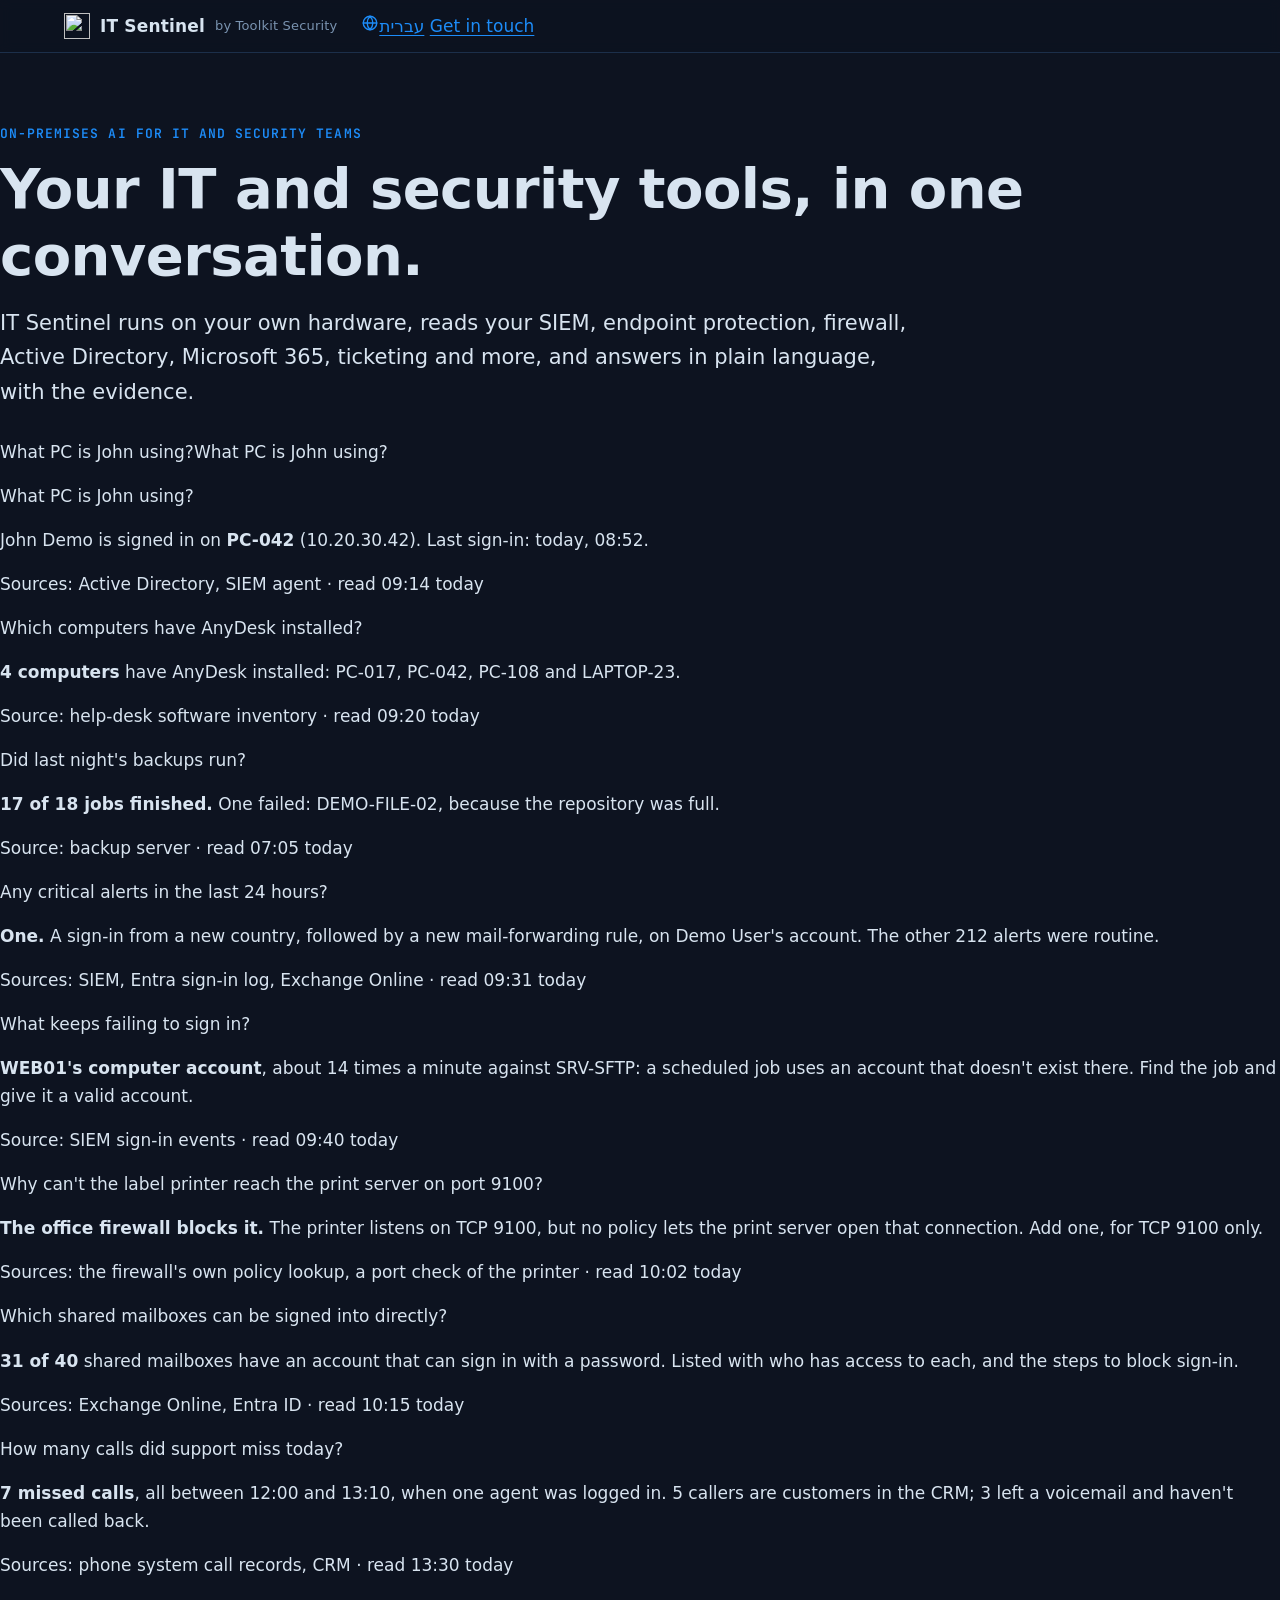
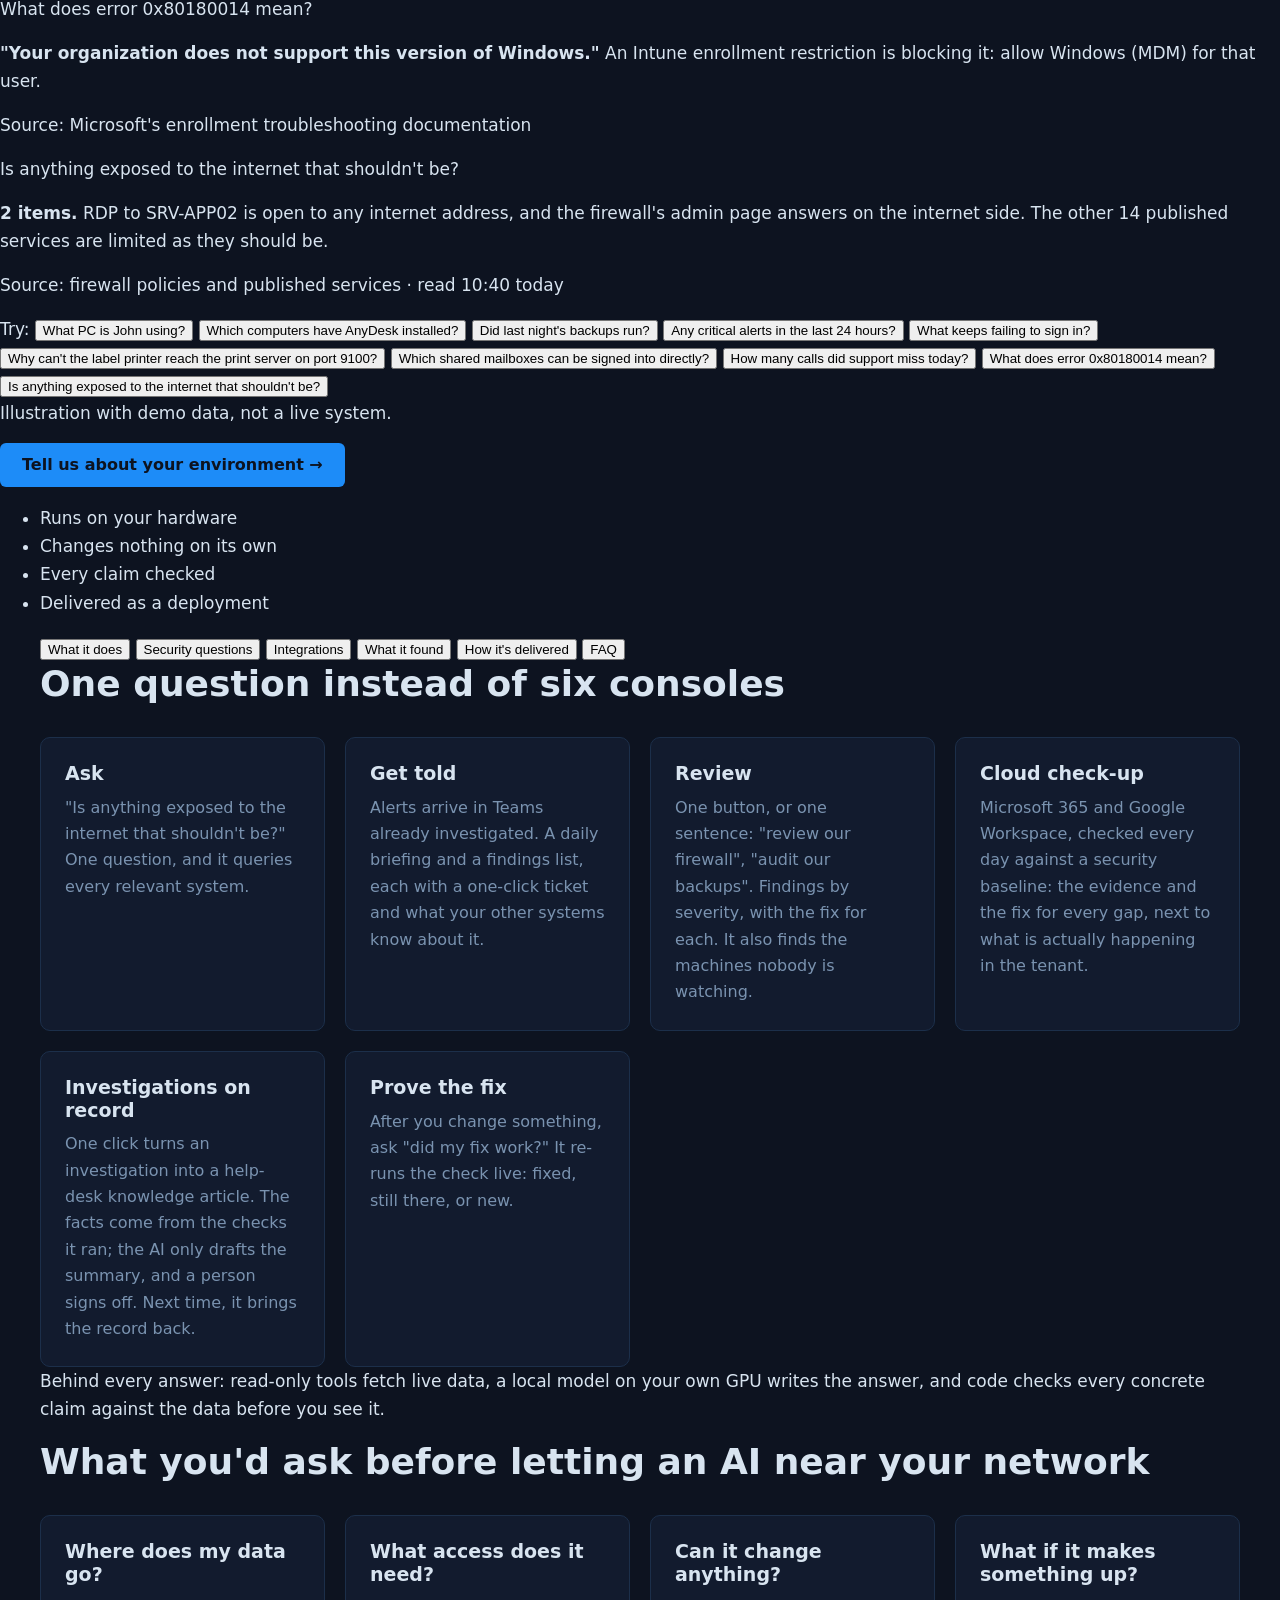
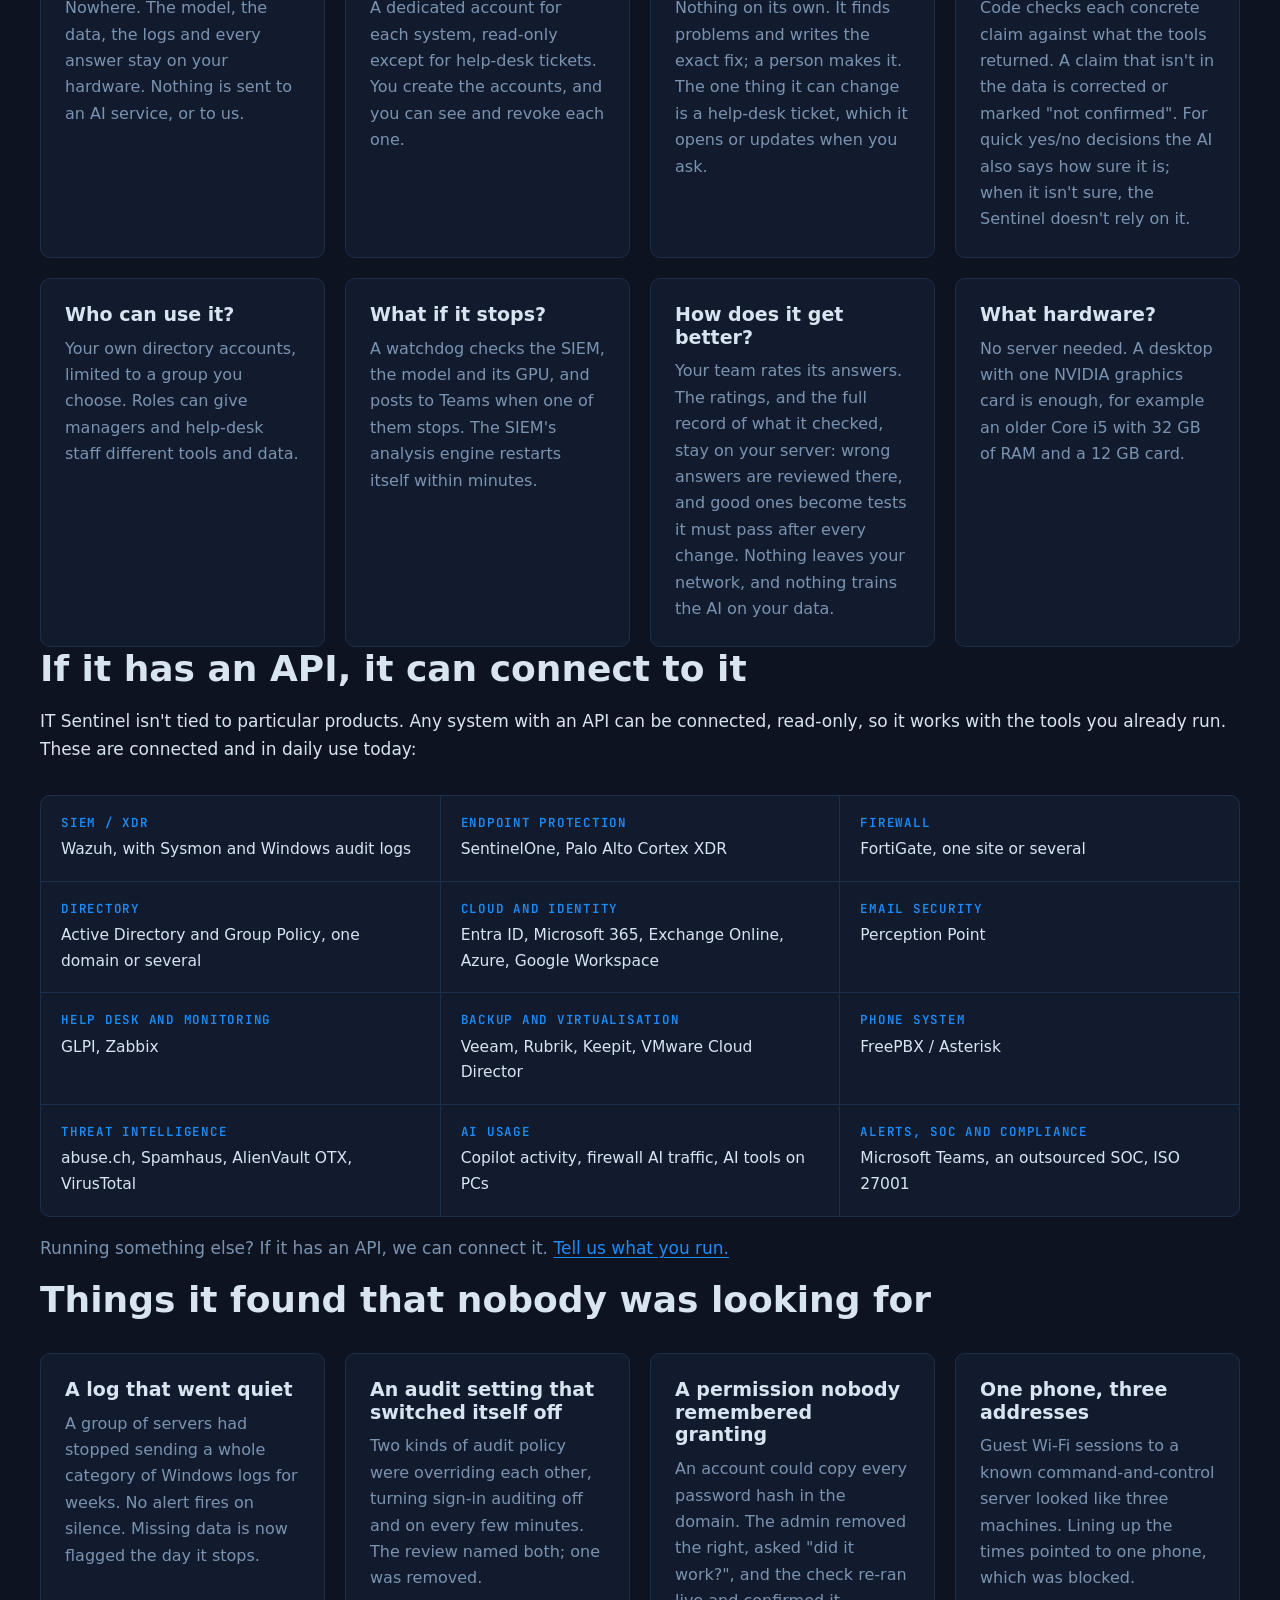
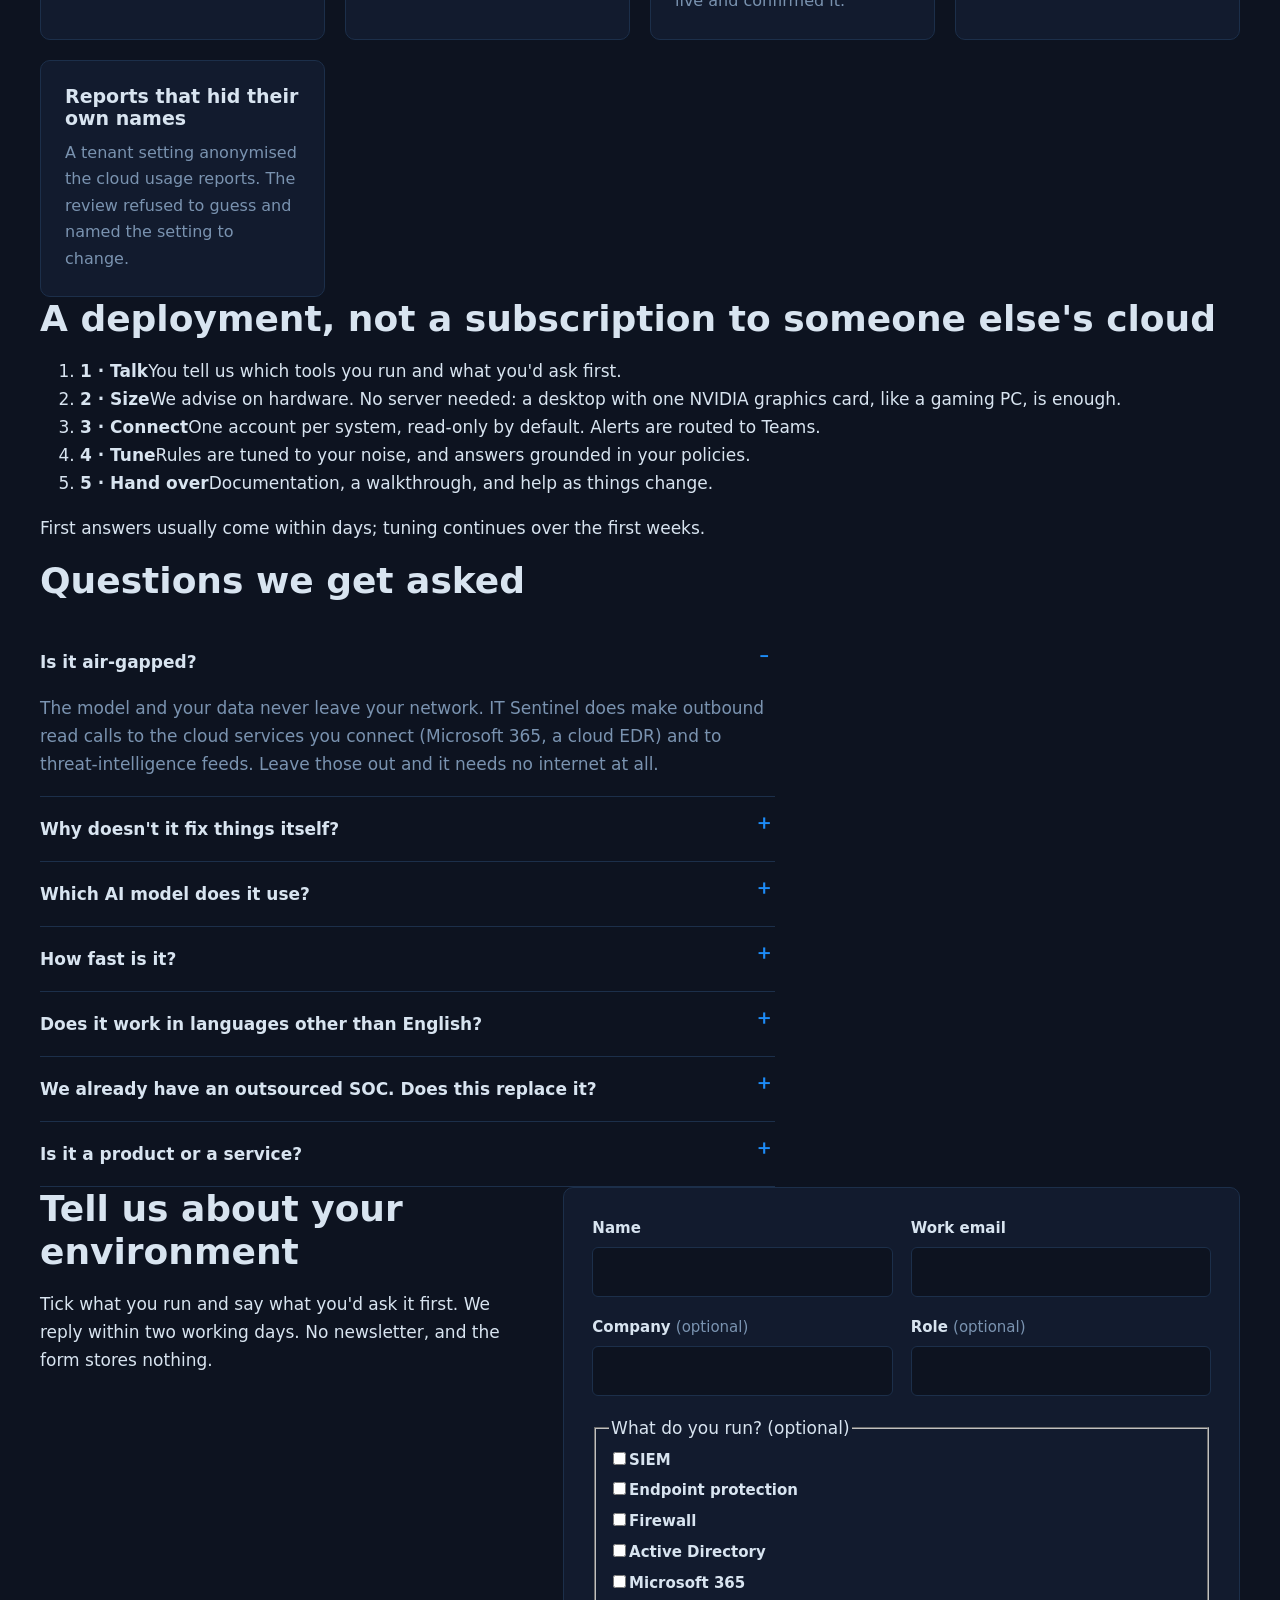
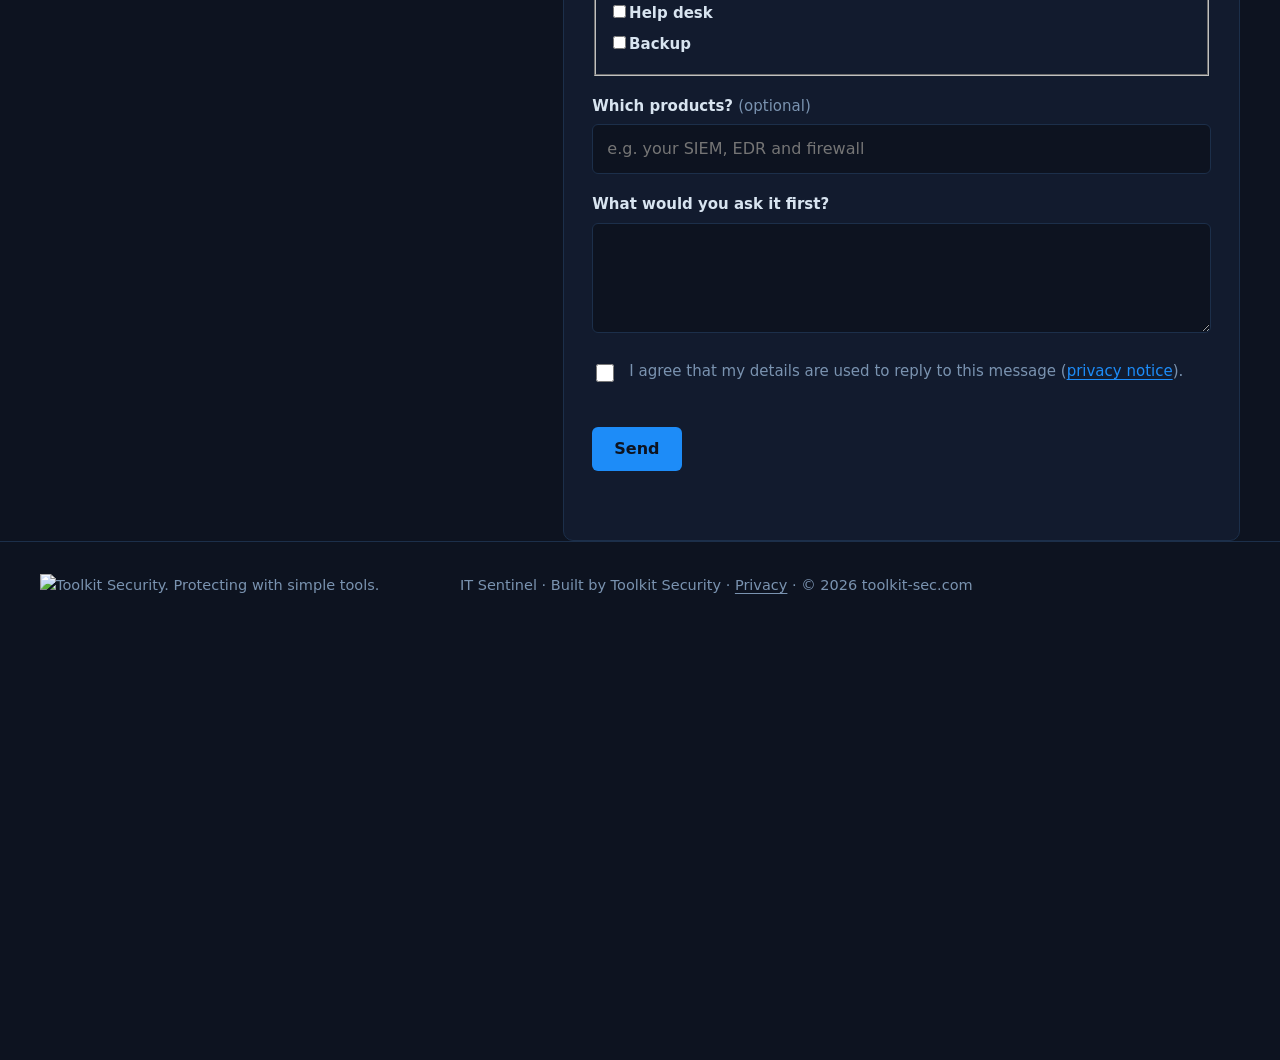
==== public/index.html @ a4759a24 "Ratings card: the ratings and their record stay on the customer's server; no outside reviewers impli" ====
<!doctype html>
<html lang="en">
<head>
  <meta charset="utf-8">
  <meta name="viewport" content="width=device-width, initial-scale=1">
  <title>IT Sentinel, built by Toolkit Security</title>
  <meta name="description" content="IT Sentinel is an AI assistant for IT and security teams that runs on your own hardware, reads your security and IT tools, and answers in plain language, with the evidence.">
  <link rel="canonical" href="https://toolkit-sec.com/">
  <link rel="alternate" hreflang="en" href="https://toolkit-sec.com/">
  <link rel="alternate" hreflang="he" href="https://toolkit-sec.com/he/">
  <link rel="alternate" hreflang="x-default" href="https://toolkit-sec.com/">
  <meta name="theme-color" content="#060B20">
  <meta property="og:type" content="website">
  <meta property="og:site_name" content="IT Sentinel">
  <meta property="og:title" content="IT Sentinel: your IT and security tools, in one conversation">
  <meta property="og:description" content="An AI assistant that runs on your own hardware, reads your SIEM, endpoint protection, firewall, Active Directory, Microsoft 365 and ticketing, and answers with the evidence.">
  <meta property="og:url" content="https://toolkit-sec.com/">
  <meta property="og:image" content="https://toolkit-sec.com/assets/og-image.png">
  <meta name="twitter:card" content="summary_large_image">
  <link rel="icon" href="/assets/favicon.svg" type="image/svg+xml">
  <link rel="preconnect" href="https://fonts.googleapis.com">
  <link rel="preconnect" href="https://fonts.gstatic.com" crossorigin>
  <link rel="stylesheet" href="https://fonts.googleapis.com/css2?family=Heebo:wght@600&family=JetBrains+Mono:wght@400;500;600&family=Space+Grotesk:wght@400;500;600;700&display=swap">
  <link rel="stylesheet" href="/assets/css/site.css">
  <script src="/assets/js/site.js" defer></script>
</head>
<body>
<a class="skip" href="#main">Skip to content</a>

<header class="site-header">
  <div class="inner">
    <a class="brand" href="/"><img src="/assets/toolkit-security-shield.png" alt="" width="206" height="240">IT Sentinel <small>by Toolkit Security</small></a>
    <div class="head-links">
      <a class="lang" href="/he/" hreflang="he" aria-label="עברית, Hebrew version"><svg class="globe" aria-hidden="true" viewBox="0 0 24 24" width="18" height="18" fill="none" stroke="currentColor" stroke-width="1.8" stroke-linecap="round"><circle cx="12" cy="12" r="9"/><path d="M3 12h18M12 3c2.5 2.6 3.8 5.6 3.8 9s-1.3 6.4-3.8 9M12 3C9.5 5.6 8.2 8.6 8.2 12s1.3 6.4 3.8 9"/></svg><span lang="he">עברית</span></a>
      <a class="btn-outline" href="#contact">Get in touch</a>
    </div>
  </div>
</header>

<main id="main">

  <!-- Hero -->
  <section class="hero" aria-labelledby="hero-title">
    <p class="eyebrow">On-premises AI for IT and security teams</p>
    <h1 id="hero-title">Your IT and security tools, in one conversation.</h1>
    <p class="lead">IT Sentinel runs on your own hardware, reads your SIEM, endpoint protection, firewall, Active
      Directory, Microsoft 365, ticketing and more, and answers in plain language, with the evidence.</p>

    <!-- Sample questions. With JavaScript, one answer shows at a time; without it, all four are listed. -->
    <div class="ask">
      <p class="ask-q"><span class="sr" id="ask-q" aria-live="polite">What PC is John using?</span><span id="ask-typed" aria-hidden="true">What PC is John using?</span></p>
      <p class="ask-status" id="ask-status" aria-hidden="true" hidden></p>
      <div class="ask-a" data-q="pc" data-reading="Reading Active Directory and the SIEM…">
        <p class="ask-label">What PC is John using?</p>
        <p>John Demo is signed in on <strong>PC-042</strong> (10.20.30.42). Last sign-in: today, 08:52.</p>
        <p class="sources">Sources: Active Directory, SIEM agent · read 09:14 today</p>
      </div>
      <div class="ask-a" data-q="app" data-reading="Reading the help-desk inventory…">
        <p class="ask-label">Which computers have AnyDesk installed?</p>
        <p><strong>4 computers</strong> have AnyDesk installed: PC-017, PC-042, PC-108 and LAPTOP-23.</p>
        <p class="sources">Source: help-desk software inventory · read 09:20 today</p>
      </div>
      <div class="ask-a" data-q="backup" data-reading="Reading the backup server…">
        <p class="ask-label">Did last night's backups run?</p>
        <p><strong>17 of 18 jobs finished.</strong> One failed: DEMO-FILE-02, because the repository was full.</p>
        <p class="sources">Source: backup server · read 07:05 today</p>
      </div>
      <div class="ask-a" data-q="alerts" data-reading="Reading the SIEM, Entra and Exchange Online…">
        <p class="ask-label">Any critical alerts in the last 24 hours?</p>
        <p><strong>One.</strong> A sign-in from a new country, followed by a new mail-forwarding rule, on Demo
          User's account. The other 212 alerts were routine.</p>
        <p class="sources">Sources: SIEM, Entra sign-in log, Exchange Online · read 09:31 today</p>
      </div>
      <div class="ask-a" data-q="signin" data-reading="Reading the SIEM's sign-in events…">
        <p class="ask-label">What keeps failing to sign in?</p>
        <p><strong>WEB01's computer account</strong>, about 14 times a minute against SRV-SFTP: a scheduled job uses an account that doesn't exist there. Find the job and give it a valid account.</p>
        <p class="sources">Source: SIEM sign-in events · read 09:40 today</p>
      </div>
      <div class="ask-a" data-q="printer" data-reading="Asking the firewall, both ways…">
        <p class="ask-label">Why can't the label printer reach the print server on port 9100?</p>
        <p><strong>The office firewall blocks it.</strong> The printer listens on TCP 9100, but no policy lets the print server open that connection. Add one, for TCP 9100 only.</p>
        <p class="sources">Sources: the firewall's own policy lookup, a port check of the printer · read 10:02 today</p>
      </div>
      <div class="ask-a" data-q="mailbox" data-reading="Reading Exchange Online and Entra ID…">
        <p class="ask-label">Which shared mailboxes can be signed into directly?</p>
        <p><strong>31 of 40</strong> shared mailboxes have an account that can sign in with a password. Listed with who has access to each, and the steps to block sign-in.</p>
        <p class="sources">Sources: Exchange Online, Entra ID · read 10:15 today</p>
      </div>
      <div class="ask-a" data-q="calls" data-reading="Reading the phone system and the CRM…">
        <p class="ask-label">How many calls did support miss today?</p>
        <p><strong>7 missed calls</strong>, all between 12:00 and 13:10, when one agent was logged in. 5 callers are customers in the CRM; 3 left a voicemail and haven't been called back.</p>
        <p class="sources">Sources: phone system call records, CRM · read 13:30 today</p>
      </div>
      <div class="ask-a" data-q="error" data-reading="Looking it up in Microsoft's documentation…">
        <p class="ask-label">What does error 0x80180014 mean?</p>
        <p><strong>"Your organization does not support this version of Windows."</strong> An Intune enrollment restriction is blocking it: allow Windows (MDM) for that user.</p>
        <p class="sources">Source: Microsoft's enrollment troubleshooting documentation</p>
      </div>
      <div class="ask-a" data-q="exposed" data-reading="Reading the firewall's published services…">
        <p class="ask-label">Is anything exposed to the internet that shouldn't be?</p>
        <p><strong>2 items.</strong> RDP to SRV-APP02 is open to any internet address, and the firewall's admin page answers on the internet side. The other 14 published services are limited as they should be.</p>
        <p class="sources">Source: firewall policies and published services · read 10:40 today</p>
      </div>
      <div class="ask-try">
        <span>Try:</span>
        <button type="button" data-q="pc" aria-pressed="true">What PC is John using?</button>
        <button type="button" data-q="app" aria-pressed="false">Which computers have AnyDesk installed?</button>
        <button type="button" data-q="backup" aria-pressed="false">Did last night's backups run?</button>
        <button type="button" data-q="alerts" aria-pressed="false">Any critical alerts in the last 24 hours?</button>
        <button type="button" data-q="signin" aria-pressed="false">What keeps failing to sign in?</button>
        <button type="button" data-q="printer" aria-pressed="false">Why can't the label printer reach the print server on port 9100?</button>
        <button type="button" data-q="mailbox" aria-pressed="false">Which shared mailboxes can be signed into directly?</button>
        <button type="button" data-q="calls" aria-pressed="false">How many calls did support miss today?</button>
        <button type="button" data-q="error" aria-pressed="false">What does error 0x80180014 mean?</button>
        <button type="button" data-q="exposed" aria-pressed="false">Is anything exposed to the internet that shouldn't be?</button>
      </div>
    </div>
    <p class="caption">Illustration with demo data, not a live system.</p>

    <p class="actions"><a class="btn" href="#contact">Tell us about your environment →</a></p>
    <ul class="ticks">
      <li>Runs on your hardware</li>
      <li>Changes nothing on its own</li>
      <li>Every claim checked</li>
      <li>Delivered as a deployment</li>
    </ul>
  </section>

  <!-- The six topics. With JavaScript they are tabs; without it they are six sections, one after another. -->
  <section class="about" aria-label="About IT Sentinel">
    <div class="wrap">
      <div class="tabs" role="tablist" aria-label="About IT Sentinel">
        <button type="button" role="tab" id="tab-what" aria-controls="what" aria-selected="true">What it does</button>
        <button type="button" role="tab" id="tab-security" aria-controls="security" aria-selected="false" tabindex="-1">Security questions</button>
        <button type="button" role="tab" id="tab-integrations" aria-controls="integrations" aria-selected="false" tabindex="-1">Integrations</button>
        <button type="button" role="tab" id="tab-found" aria-controls="found" aria-selected="false" tabindex="-1">What it found</button>
        <button type="button" role="tab" id="tab-delivery" aria-controls="delivery" aria-selected="false" tabindex="-1">How it's delivered</button>
        <button type="button" role="tab" id="tab-faq" aria-controls="faq" aria-selected="false" tabindex="-1">FAQ</button>
      </div>

      <div class="panel" id="what" role="tabpanel" aria-labelledby="tab-what" tabindex="0">
        <h2>One question instead of six consoles</h2>
        <div class="cards cards-4">
          <article class="card"><h3>Ask</h3>
            <p>"Is anything exposed to the internet that shouldn't be?" One question, and it queries every
              relevant system.</p></article>
          <article class="card"><h3>Get told</h3>
            <p>Alerts arrive in Teams already investigated. A daily briefing and a findings list, each with a
              one-click ticket and what your other systems know about it.</p></article>
          <article class="card"><h3>Review</h3>
            <p>One button, or one sentence: "review our firewall", "audit our backups". Findings by severity,
              with the fix for each. It also finds the machines nobody is watching.</p></article>
          <article class="card"><h3>Cloud check-up</h3>
            <p>Microsoft 365 and Google Workspace, checked every day against a security baseline: the evidence and
              the fix for every gap, next to what is actually happening in the tenant.</p></article>
          <article class="card"><h3>Investigations on record</h3>
            <p>One click turns an investigation into a help-desk knowledge article. The facts come from the checks
              it ran; the AI only drafts the summary, and a person signs off. Next time, it brings the record
              back.</p></article>
          <article class="card"><h3>Prove the fix</h3>
            <p>After you change something, ask "did my fix work?" It re-runs the check live: fixed, still
              there, or new.</p></article>
        </div>
        <p class="after">Behind every answer: read-only tools fetch live data, a local model on your own GPU
          writes the answer, and code checks every concrete claim against the data before you see it.</p>
      </div>

      <div class="panel" id="security" role="tabpanel" aria-labelledby="tab-security" tabindex="0">
        <h2>What you'd ask before letting an AI near your network</h2>
        <div class="cards cards-3 asks">
          <div class="card"><h3>Where does my data go?</h3>
            <p>Nowhere. The model, the data, the logs and every answer stay on your hardware. Nothing is sent
              to an AI service, or to us.</p></div>
          <div class="card"><h3>What access does it need?</h3>
            <p>A dedicated account for each system, read-only except for help-desk tickets. You create the
              accounts, and you can see and revoke each one.</p></div>
          <div class="card"><h3>Can it change anything?</h3>
            <p>Nothing on its own. It finds problems and writes the exact fix; a person makes it. The one
              thing it can change is a help-desk ticket, which it opens or updates when you ask.</p></div>
          <div class="card"><h3>What if it makes something up?</h3>
            <p>Code checks each concrete claim against what the tools returned. A claim that isn't in the data
              is corrected or marked "not confirmed". For quick yes/no decisions the AI also says how sure it is;
              when it isn't sure, the Sentinel doesn't rely on it.</p></div>
          <div class="card"><h3>Who can use it?</h3>
            <p>Your own directory accounts, limited to a group you choose. Roles can give managers and
              help-desk staff different tools and data.</p></div>
          <div class="card"><h3>What if it stops?</h3>
            <p>A watchdog checks the SIEM, the model and its GPU, and posts to Teams when one of them stops. The
              SIEM's analysis engine restarts itself within minutes.</p></div>
          <div class="card"><h3>How does it get better?</h3>
            <p>Your team rates its answers. The ratings, and the full record of what it checked, stay on your
              server: wrong answers are reviewed there, and good ones become tests it must pass after every
              change. Nothing leaves your network, and nothing trains the AI on your data.</p></div>
          <div class="card"><h3>What hardware?</h3>
            <p>No server needed. A desktop with one NVIDIA graphics card is enough, for example an older Core i5
              with 32 GB of RAM and a 12 GB card.</p></div>
        </div>
      </div>

      <div class="panel" id="integrations" role="tabpanel" aria-labelledby="tab-integrations" tabindex="0">
        <h2>If it has an API, it can connect to it</h2>
        <p class="intro-line">IT Sentinel isn't tied to particular products. Any system with an API can be connected,
          read-only, so it works with the tools you already run. These are connected and in daily use today:</p>
        <dl class="grid-int">
          <div><dt>SIEM / XDR</dt><dd>Wazuh, with Sysmon and Windows audit logs</dd></div>
          <div><dt>Endpoint protection</dt><dd>SentinelOne, Palo Alto Cortex XDR</dd></div>
          <div><dt>Firewall</dt><dd>FortiGate, one site or several</dd></div>
          <div><dt>Directory</dt><dd>Active Directory and Group Policy, one domain or several</dd></div>
          <div><dt>Cloud and identity</dt><dd>Entra ID, Microsoft 365, Exchange Online, Azure, Google Workspace</dd></div>
          <div><dt>Email security</dt><dd>Perception Point</dd></div>
          <div><dt>Help desk and monitoring</dt><dd>GLPI, Zabbix</dd></div>
          <div><dt>Backup and virtualisation</dt><dd>Veeam, Rubrik, Keepit, VMware Cloud Director</dd></div>
          <div><dt>Phone system</dt><dd>FreePBX / Asterisk</dd></div>
          <div><dt>Threat intelligence</dt><dd>abuse.ch, Spamhaus, AlienVault OTX, VirusTotal</dd></div>
          <div><dt>AI usage</dt><dd>Copilot activity, firewall AI traffic, AI tools on PCs</dd></div>
          <div><dt>Alerts, SOC and compliance</dt><dd>Microsoft Teams, an outsourced SOC, ISO 27001</dd></div>
        </dl>
        <p class="after muted">Running something else? If it has an API, we can connect it. <a href="#contact">Tell us what you run.</a></p>
      </div>

      <div class="panel" id="found" role="tabpanel" aria-labelledby="tab-found" tabindex="0">
        <h2>Things it found that nobody was looking for</h2>
        <div class="cards cards-3">
          <article class="card"><h3>A log that went quiet</h3>
            <p>A group of servers had stopped sending a whole category of Windows logs for weeks. No alert
              fires on silence. Missing data is now flagged the day it stops.</p></article>
          <article class="card"><h3>An audit setting that switched itself off</h3>
            <p>Two kinds of audit policy were overriding each other, turning sign-in auditing off and on
              every few minutes. The review named both; one was removed.</p></article>
          <article class="card"><h3>A permission nobody remembered granting</h3>
            <p>An account could copy every password hash in the domain. The admin removed the right, asked
              "did it work?", and the check re-ran live and confirmed it.</p></article>
          <article class="card"><h3>One phone, three addresses</h3>
            <p>Guest Wi-Fi sessions to a known command-and-control server looked like three machines. Lining
              up the times pointed to one phone, which was blocked.</p></article>
          <article class="card"><h3>Reports that hid their own names</h3>
            <p>A tenant setting anonymised the cloud usage reports. The review refused to guess and named the
              setting to change.</p></article>
        </div>
      </div>

      <div class="panel" id="delivery" role="tabpanel" aria-labelledby="tab-delivery" tabindex="0">
        <h2>A deployment, not a subscription to someone else's cloud</h2>
        <ol class="stages">
          <li><strong>1 · Talk</strong>You tell us which tools you run and what you'd ask first.</li>
          <li><strong>2 · Size</strong>We advise on hardware. No server needed: a desktop with one NVIDIA graphics card, like a gaming PC, is enough.</li>
          <li><strong>3 · Connect</strong>One account per system, read-only by default. Alerts are routed to Teams.</li>
          <li><strong>4 · Tune</strong>Rules are tuned to your noise, and answers grounded in your policies.</li>
          <li><strong>5 · Hand over</strong>Documentation, a walkthrough, and help as things change.</li>
        </ol>
        <p class="after">First answers usually come within days; tuning continues over the first weeks.</p>
      </div>

      <div class="panel" id="faq" role="tabpanel" aria-labelledby="tab-faq" tabindex="0">
        <h2>Questions we get asked</h2>
        <div class="faq">
          <details open><summary>Is it air-gapped?</summary>
            <p>The model and your data never leave your network. IT Sentinel does make outbound read calls to
              the cloud services you connect (Microsoft 365, a cloud EDR) and to threat-intelligence feeds.
              Leave those out and it needs no internet at all.</p></details>
          <details><summary>Why doesn't it fix things itself?</summary>
            <p>By design. It's built to find problems and tell you exactly how to fix them. Making the change
              takes responsibility, and AI isn't ready to carry that without a person checking. So the fix
              stays with you, and afterwards it re-checks that the fix worked.</p></details>
          <details><summary>Which AI model does it use?</summary>
            <p>An open-weight model that runs locally; the exact model depends on your hardware.</p></details>
          <details><summary>How fast is it?</summary>
            <p>Most answers take a few seconds. A long plan or a full investigation can take up to a minute
              or so.</p></details>
          <details><summary>Does it work in languages other than English?</summary>
            <p>It answers in the language of the question. English and Hebrew are in daily use today.</p></details>
          <details><summary>We already have an outsourced SOC. Does this replace it?</summary>
            <p>No, it works next to it. It can forward the logs your SOC needs in real time, and it answers
              the questions a SOC doesn't.</p></details>
          <details><summary>Is it a product or a service?</summary>
            <p>Both: the software plus the work of connecting and tuning it.</p></details>
        </div>
      </div>
    </div>
  </section>

  <!-- Contact -->
  <section class="contact" id="contact" aria-labelledby="contact-title">
    <div class="wrap contact-grid">
      <div>
        <h2 id="contact-title">Tell us about your environment</h2>
        <p class="soft">Tick what you run and say what you'd ask it first. We reply within two working days.
          No newsletter, and the form stores nothing.</p>
      </div>
      <div>
        <form id="contact-form" action="/api/contact" method="post" novalidate>
          <div class="row2">
            <div><label for="f-name">Name</label>
              <input id="f-name" name="name" type="text" autocomplete="name" maxlength="100" required></div>
            <div><label for="f-email">Work email</label>
              <input id="f-email" name="email" type="email" autocomplete="email" maxlength="254" required></div>
          </div>
          <div class="row2">
            <div><label for="f-company">Company <span class="opt">(optional)</span></label>
              <input id="f-company" name="company" type="text" autocomplete="organization" maxlength="100"></div>
            <div><label for="f-role">Role <span class="opt">(optional)</span></label>
              <input id="f-role" name="role" type="text" autocomplete="organization-title" maxlength="100"></div>
          </div>
          <fieldset class="stack">
            <legend>What do you run? <span class="opt">(optional)</span></legend>
            <div class="stack-options">
              <label><input type="checkbox" name="stack" value="SIEM">SIEM</label>
              <label><input type="checkbox" name="stack" value="Endpoint protection">Endpoint protection</label>
              <label><input type="checkbox" name="stack" value="Firewall">Firewall</label>
              <label><input type="checkbox" name="stack" value="Active Directory">Active Directory</label>
              <label><input type="checkbox" name="stack" value="Microsoft 365">Microsoft 365</label>
              <label><input type="checkbox" name="stack" value="Help desk">Help desk</label>
              <label><input type="checkbox" name="stack" value="Backup">Backup</label>
            </div>
          </fieldset>
          <div><label for="f-tools">Which products? <span class="opt">(optional)</span></label>
            <input id="f-tools" name="tools" type="text" maxlength="500"
                   placeholder="e.g. your SIEM, EDR and firewall"></div>
          <div><label for="f-message">What would you ask it first?</label>
            <textarea id="f-message" name="message" maxlength="3000" rows="3" required></textarea></div>
          <label class="consent"><input type="checkbox" name="consent" value="on" required>
            <span>I agree that my details are used to reply to this message (<a href="/privacy">privacy notice</a>).</span></label>
          <div class="hp" aria-hidden="true"><label for="f-website">Leave this empty</label>
            <input id="f-website" name="website" type="text" tabindex="-1" autocomplete="off"></div>
          <div id="turnstile"></div>
          <div><button class="btn" type="submit">Send</button></div>
          <p class="status" id="form-status" role="status" aria-live="polite"></p>
        </form>
        <div class="thanks" id="thanks" tabindex="-1">
          <h3>Thanks, your message is on its way.</h3>
          <p class="muted">We'll reply within two working days.</p>
        </div>
      </div>
    </div>
  </section>
</main>

<footer class="site-footer">
  <div class="wrap">
    <img src="/assets/toolkit-security-logo.png" alt="Toolkit Security. Protecting with simple tools." width="400" height="438">
    <p>IT Sentinel · Built by Toolkit Security · <a href="/privacy">Privacy</a> · © <span id="year">2026</span> toolkit-sec.com</p>
  </div>
</footer>
</body>
</html>
---- assets/css/site.css ----
/* IT Sentinel, built by Toolkit Security
   All colours, fonts and radii are the tokens in :root. Change the theme there only. */

:root {
  --bg:            #0D1320;  /* page background */
  --panel:         #121B2E;  /* cards, header, form fields */
  --panel-alt:     #172238;
  --panel-hot:     #13243E;  /* highlighted card */
  --line:          #1C2F4A;  /* borders, dividers */
  --line-strong:   #243D5E;  /* hover borders */
  --accent-border: #1A56A5;
  --text:          #D8E4F0;  /* body text */
  --muted:         #7A93B0;  /* secondary text */
  --question:      #82B4FB;  /* example questions, set in mono */
  --accent:        #1D8CF8;  /* buttons, links, key labels (sparingly) */
  --accent-ink:    #0D1320;  /* text on an accent background: keep dark, white fails AA */
  --accent-hover:  #1565C0;  /* borders/lines only: dark text on it fails AA */
  --accent-soft:   rgba(29, 140, 248, .12);
  --glow:          rgba(29, 140, 248, .18);
  --glow-soft:     rgba(29, 140, 248, .07);
  --ok:            #00E676;
  --risk:          #EF5350;

  --font-sans: 'IBM Plex Sans', system-ui, -apple-system, 'Segoe UI', Arial, sans-serif;
  --font-mono: 'JetBrains Mono', ui-monospace, 'Cascadia Code', Menlo, Consolas, monospace;
  --radius:    10px;
  --radius-sm: 6px;
  --measure:   68ch;
  --wide:      1200px;
}

*, *::before, *::after { box-sizing: border-box; }
html { -webkit-text-size-adjust: 100%; scroll-padding-top: 76px; }
@media (prefers-reduced-motion: no-preference) { html { scroll-behavior: smooth; } }

body {
  margin: 0;
  background: var(--bg);
  color: var(--text);
  font: 400 17px/1.65 var(--font-sans);
}
img { max-width: 100%; height: auto; display: block; }
a { color: var(--accent); text-underline-offset: 3px; }
a:hover { text-decoration-thickness: 2px; }
:focus-visible { outline: 2px solid var(--accent); outline-offset: 3px; border-radius: 4px; }
strong { color: var(--text); font-weight: 600; }

.skip { position: absolute; left: -999px; top: 8px; background: var(--accent); color: var(--accent-ink);
        padding: 8px 14px; border-radius: var(--radius-sm); font-weight: 600; z-index: 100; }
.skip:focus { left: 16px; }

/* ── Header ─────────────────────────────────────────────── */
.site-header {
  position: sticky; top: 0; z-index: 50;
  background: color-mix(in srgb, var(--bg) 92%, transparent);
  backdrop-filter: blur(6px);
  border-bottom: 1px solid var(--line);
}
.site-header .inner {
  max-width: var(--wide); margin: 0 auto; padding: 12px 24px;
  display: flex; align-items: center; gap: 24px;
}
.brand { display: flex; align-items: center; gap: 10px; color: var(--text); text-decoration: none;
         font-weight: 600; letter-spacing: .01em; white-space: nowrap; }
.brand img { width: 26px; height: 26px; }
.brand small { color: var(--muted); font-weight: 400; font-size: 13px; }
.site-nav { display: flex; gap: 20px; margin-left: auto; }
.site-nav a { color: var(--muted); text-decoration: none; font-size: 15px; }
.site-nav a:hover { color: var(--text); }
.site-header .btn { margin-left: 8px; }
@media (max-width: 900px) {
  .site-nav { display: none; }
  .site-header .btn { margin-left: auto; }
  .brand small { display: none; }
}

/* ── Buttons ────────────────────────────────────────────── */
.btn {
  display: inline-block; background: var(--accent); color: var(--accent-ink);
  font: 600 16px/1 var(--font-sans); padding: 14px 22px; border-radius: var(--radius-sm);
  border: 0; cursor: pointer; text-decoration: none;
}
.btn:hover { filter: brightness(1.08); text-decoration: none; box-shadow: 0 0 0 1px var(--glow), 0 0 22px var(--glow); }
.btn-small { padding: 10px 16px; font-size: 15px; }
.btn[disabled] { opacity: .6; cursor: progress; }

/* ── Layout ─────────────────────────────────────────────── */
main { display: block; }
.section { padding: 88px 24px; border-top: 1px solid var(--line); }
.section:first-of-type { border-top: 0; }
.wrap { max-width: var(--wide); margin: 0 auto; }
.text { max-width: var(--measure); }
.eyebrow { font: 600 13px/1.4 var(--font-mono); color: var(--accent); letter-spacing: .08em;
           text-transform: uppercase; margin: 0 0 12px; }
h1, h2, h3 { line-height: 1.2; margin: 0 0 16px; font-weight: 600; }
h1 { font-size: clamp(34px, 5.5vw, 56px); letter-spacing: -.01em; }
h2 { font-size: clamp(26px, 3.6vw, 36px); }
h3 { font-size: 19px; }
p { margin: 0 0 16px; }
.lead { font-size: clamp(18px, 2.2vw, 21px); color: var(--text); }
.muted { color: var(--muted); }
.figure { margin: 40px 0 0; }
.figure img { width: 100%; border: 1px solid var(--line); border-radius: var(--radius); }
.figure figcaption { color: var(--muted); font-size: 14px; margin-top: 10px; }

/* ── Hero ───────────────────────────────────────────────── */
.hero { padding-top: 72px; }
.hero .lead { max-width: var(--measure); margin-bottom: 28px; }
.hero .actions { display: flex; flex-wrap: wrap; gap: 16px 24px; align-items: center; }
.hero .actions .muted { font-size: 15px; }

/* ── Cards ──────────────────────────────────────────────── */
.cards { display: grid; gap: 20px; grid-template-columns: repeat(auto-fit, minmax(250px, 1fr)); margin-top: 32px; }
.card { background: var(--panel); border: 1px solid var(--line); border-radius: var(--radius); padding: 24px; }
.card.hot { background: var(--panel-hot); border-color: var(--accent); box-shadow: 0 0 0 1px var(--glow), 0 0 22px var(--glow-soft); }
.card h3 { margin-bottom: 10px; }
.card p, .card li { color: var(--muted); font-size: 16px; }
.card p:last-child { margin-bottom: 0; }

/* ── Steps (how it works) ───────────────────────────────── */
.steps { list-style: none; padding: 0; margin: 32px 0 0; display: grid; gap: 14px; max-width: var(--measure); counter-reset: s; }
.steps li { counter-increment: s; position: relative; padding-left: 48px; }
.steps li::before {
  content: counter(s); position: absolute; left: 0; top: 1px;
  width: 30px; height: 30px; border-radius: 50%; background: var(--accent); color: var(--accent-ink);
  font: 700 14px/30px var(--font-mono); text-align: center;
}

/* ── Trust list ─────────────────────────────────────────── */
.points { display: grid; gap: 18px 40px; grid-template-columns: repeat(auto-fit, minmax(300px, 1fr)); margin-top: 32px; }
.points div { border-left: 2px solid var(--accent); padding-left: 18px; }
.points h3 { font-size: 17px; margin-bottom: 6px; }
.points p { color: var(--muted); margin: 0; font-size: 16px; }

/* ── Integrations grid ──────────────────────────────────── */
.grid-int { display: grid; gap: 1px; background: var(--line); border: 1px solid var(--line);
            border-radius: var(--radius); overflow: hidden; margin-top: 32px;
            grid-template-columns: repeat(3, 1fr); }
@media (max-width: 900px) { .grid-int { grid-template-columns: repeat(2, 1fr); } }
@media (max-width: 560px) { .grid-int { grid-template-columns: 1fr; } }
.grid-int div { background: var(--panel); padding: 18px 20px; }
.grid-int dt { font: 600 12.5px/1.4 var(--font-mono); color: var(--accent); letter-spacing: .06em; text-transform: uppercase; margin-bottom: 6px; }
.grid-int dd { margin: 0; font-size: 15.5px; }
.note { margin-top: 18px; color: var(--muted); font-style: italic; }

/* ── Example questions (signature element) ─────────────── */
.qa { display: grid; gap: 14px 40px; grid-template-columns: repeat(auto-fit, minmax(340px, 1fr)); margin-top: 32px; }
.qa div { border-top: 1px solid var(--line); padding-top: 14px; }
.qa dt { font: 500 15.5px/1.5 var(--font-mono); color: var(--question); }
.qa dt::before { content: "> "; color: var(--muted); }
.qa dd { margin: 6px 0 0; color: var(--muted); font-size: 15.5px; }

.stories { margin-top: 56px; }
.stories .cards { grid-template-columns: repeat(auto-fit, minmax(320px, 1fr)); }

/* ── What you get ───────────────────────────────────────── */
.list { padding: 0; margin: 28px 0 0; list-style: none; max-width: var(--measure); display: grid; gap: 14px; }
.list li { padding-left: 22px; position: relative; }
.list li::before { content: ""; position: absolute; left: 0; top: .62em; width: 8px; height: 8px; border-radius: 2px; background: var(--accent); }

/* ── FAQ ────────────────────────────────────────────────── */
.faq { max-width: var(--measure); margin-top: 28px; }
.faq details { border-bottom: 1px solid var(--line); }
.faq summary { cursor: pointer; padding: 18px 32px 18px 0; font-weight: 600; list-style: none; position: relative; }
.faq summary::-webkit-details-marker { display: none; }
.faq summary::after { content: "+"; position: absolute; right: 4px; top: 14px; font: 400 24px/1 var(--font-mono); color: var(--accent); }
.faq details[open] summary::after { content: "−"; }
.faq details p { color: var(--muted); margin: 0 0 18px; }

/* ── Contact ────────────────────────────────────────────── */
.contact-grid { display: grid; gap: 40px; grid-template-columns: minmax(0, 1fr) minmax(0, 1.4fr); align-items: start; }
@media (max-width: 860px) { .contact-grid { grid-template-columns: 1fr; } }
form { background: var(--panel); border: 1px solid var(--line); border-radius: var(--radius); padding: 28px; display: grid; gap: 18px; }
.row2 { display: grid; gap: 18px; grid-template-columns: 1fr 1fr; }
@media (max-width: 560px) { .row2 { grid-template-columns: 1fr; } form { padding: 20px; } }
label { display: block; font-weight: 600; font-size: 15px; margin-bottom: 6px; }
label .opt { color: var(--muted); font-weight: 400; }
input[type=text], input[type=email], textarea {
  width: 100%; background: var(--bg); color: var(--text); border: 1px solid var(--line);
  border-radius: var(--radius-sm); padding: 12px 14px; font: 400 16px/1.5 var(--font-sans);
}
input:focus, textarea:focus { border-color: var(--accent); outline: none; box-shadow: 0 0 0 3px var(--accent-soft), 0 0 18px var(--glow); }
textarea { min-height: 110px; resize: vertical; }
.consent { display: flex; gap: 12px; align-items: flex-start; font-weight: 400; color: var(--muted); }
.consent input { margin-top: 5px; width: 18px; height: 18px; accent-color: var(--accent); flex: none; }
.status { min-height: 1.5em; margin: 0; font-size: 15px; }
.status.err { color: var(--risk); }
.status.ok { color: var(--ok); }
.hp { position: absolute; left: -9999px; width: 1px; height: 1px; overflow: hidden; }

.thanks { display: none; background: var(--panel); border: 1px solid var(--ok); border-radius: var(--radius); padding: 28px; }
.thanks:target, .thanks.show { display: block; }
.thanks h3 { color: var(--ok); }

/* ── Footer ─────────────────────────────────────────────── */
.site-footer { border-top: 1px solid var(--line); padding: 32px 24px 48px; color: var(--muted); font-size: 14.5px; }
.site-footer .wrap { display: flex; flex-wrap: wrap; gap: 8px 20px; }
.site-footer a { color: var(--muted); }
.site-footer a:hover { color: var(--text); }

/* ── Plain pages (privacy, 404) ─────────────────────────── */
.page { max-width: var(--measure); margin: 0 auto; padding: 64px 24px 88px; }
.page h2 { font-size: 22px; margin-top: 36px; }
.page ul { padding-left: 22px; }
.page li { margin-bottom: 8px; }
.spaced { margin-top: 56px; }

/* Wide diagrams stay readable on phones: they scroll sideways inside their frame. */
@media (max-width: 760px) {
  .figure { overflow-x: auto; -webkit-overflow-scrolling: touch; }
  .figure img { width: 860px; max-width: none; }
  .figure figcaption { position: sticky; left: 0; }
}
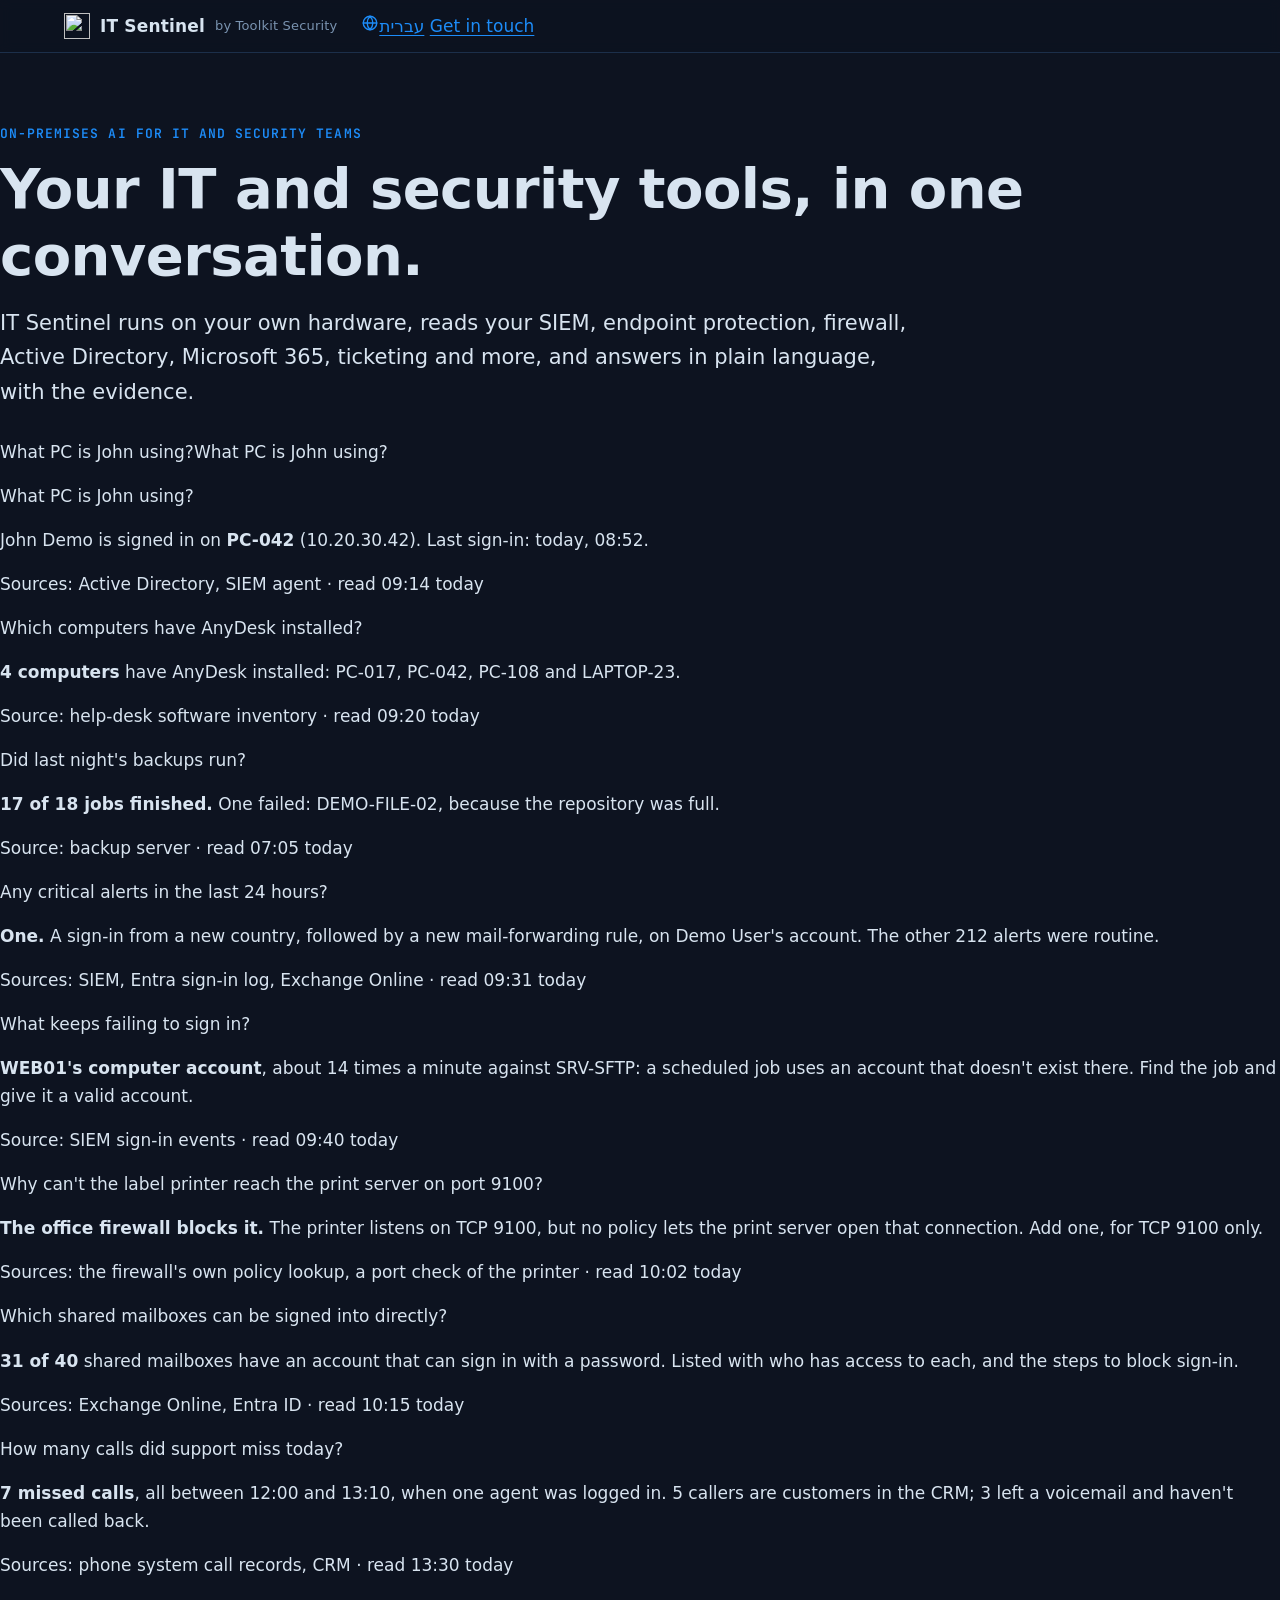
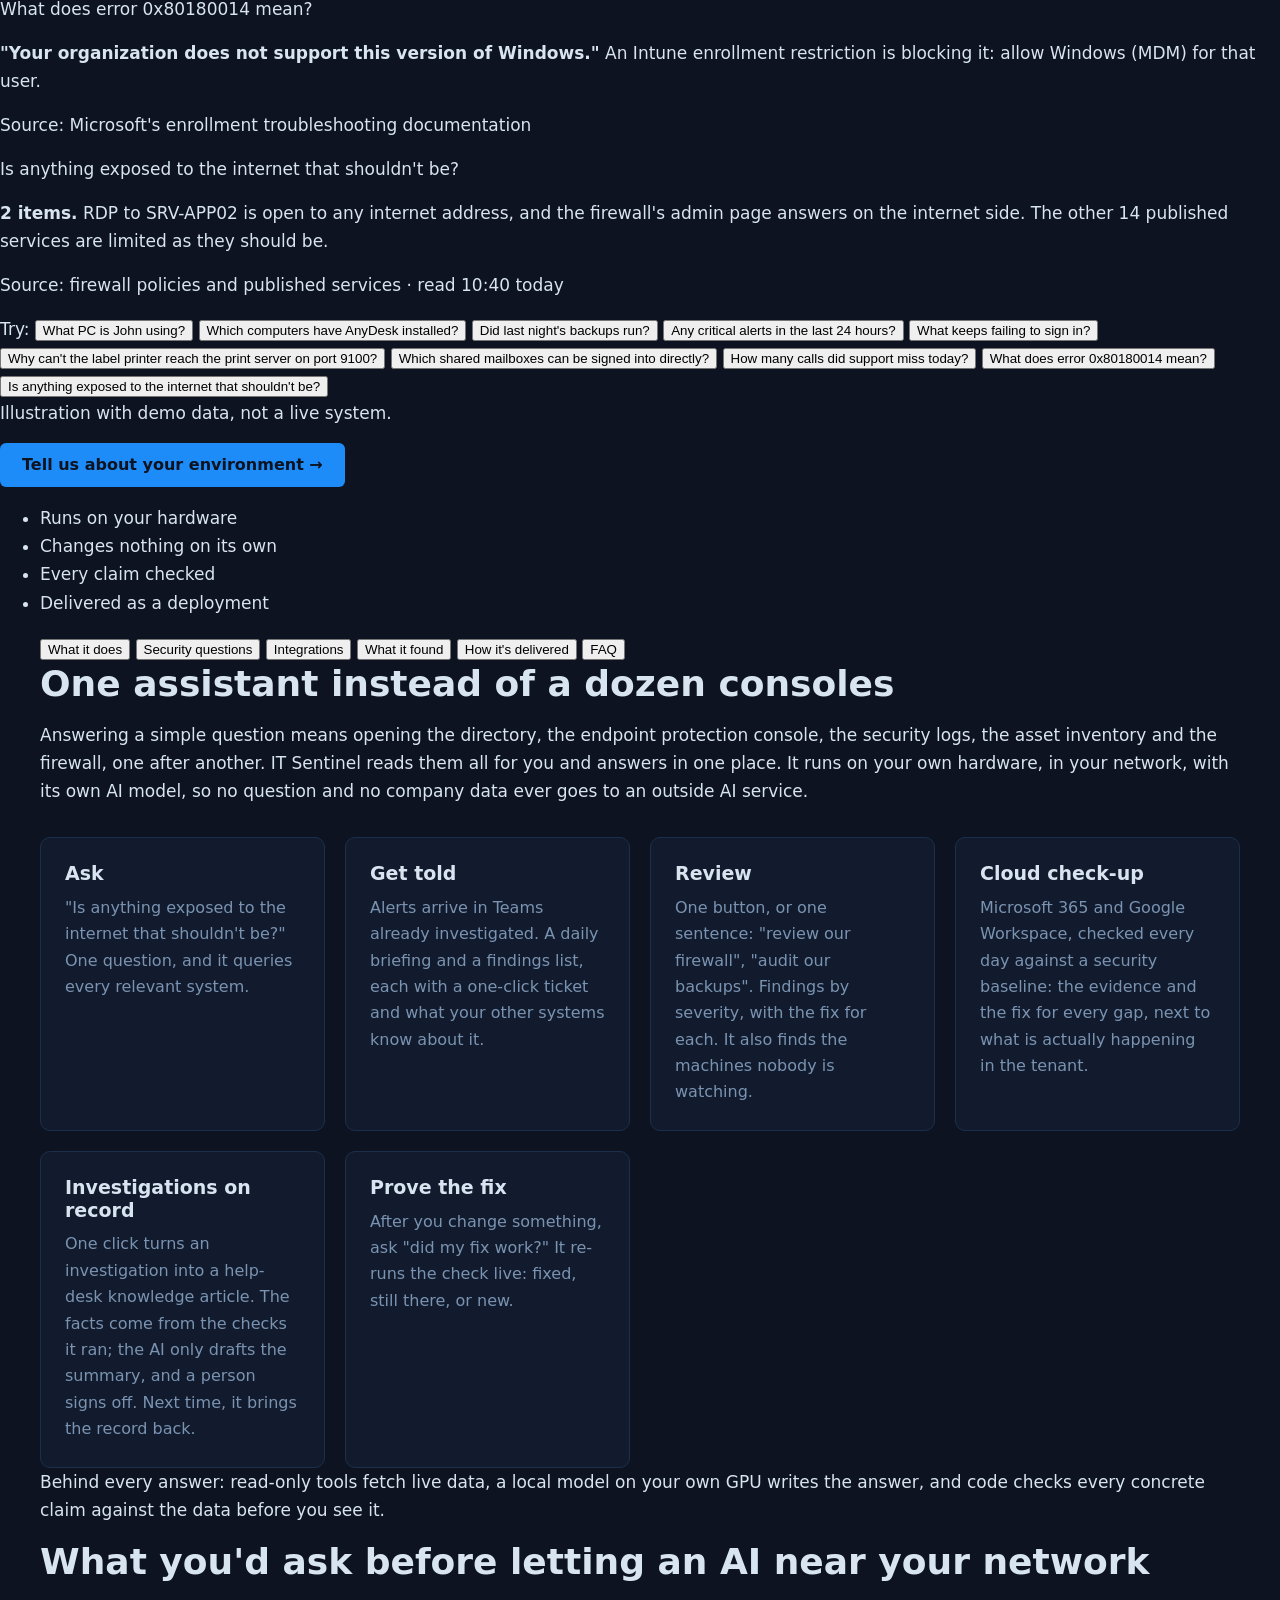
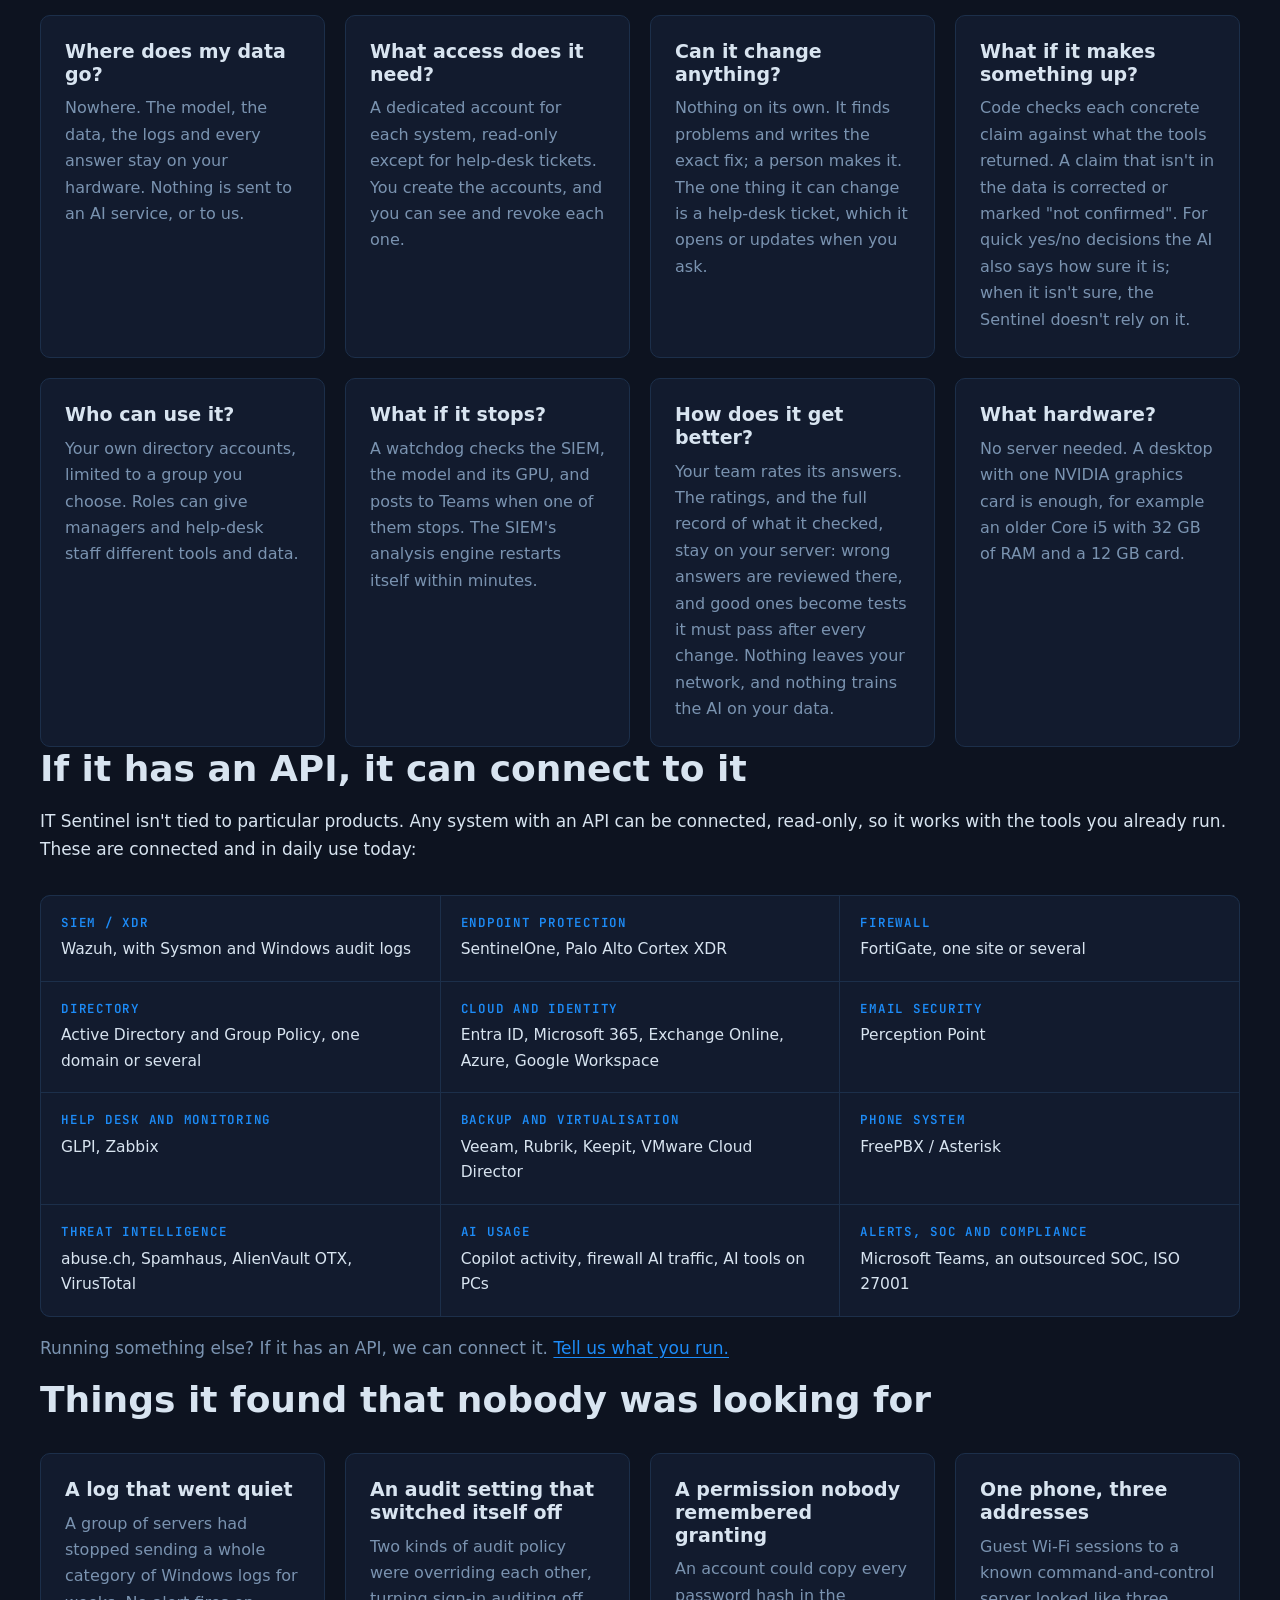
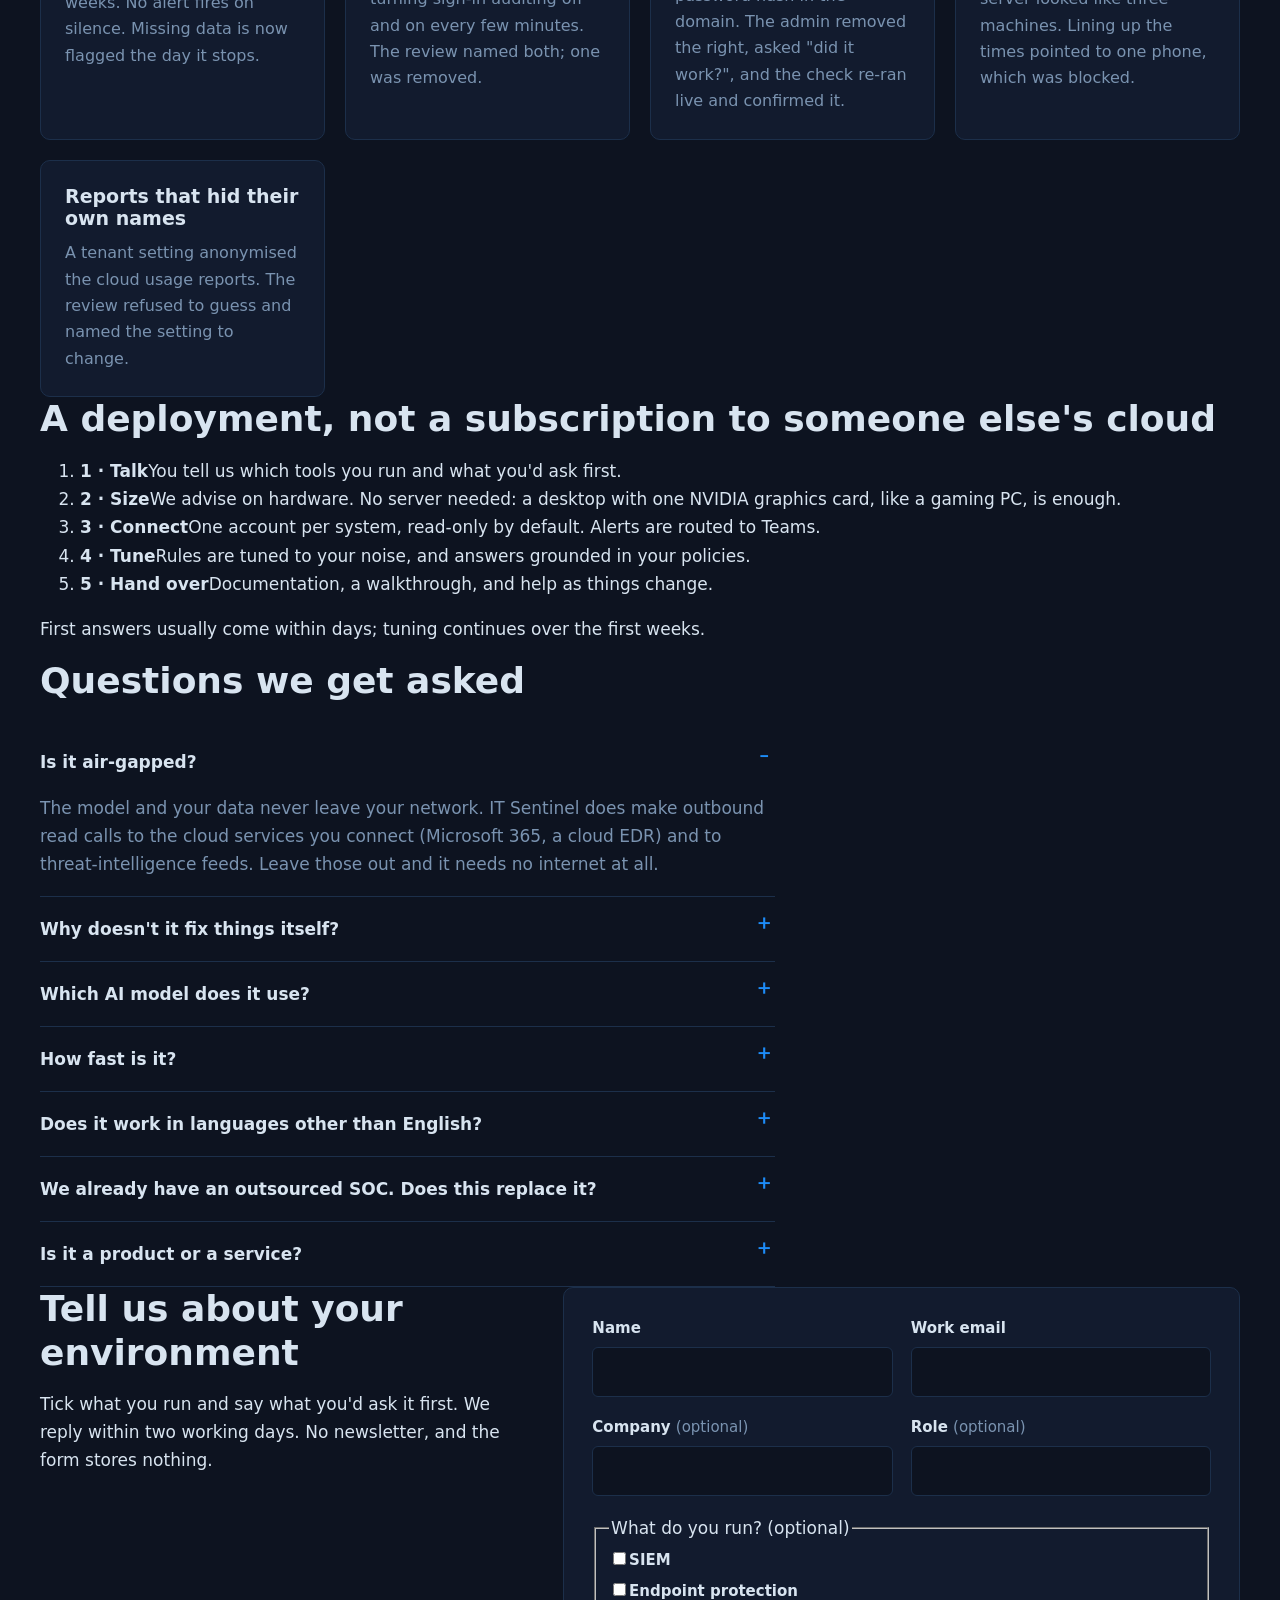
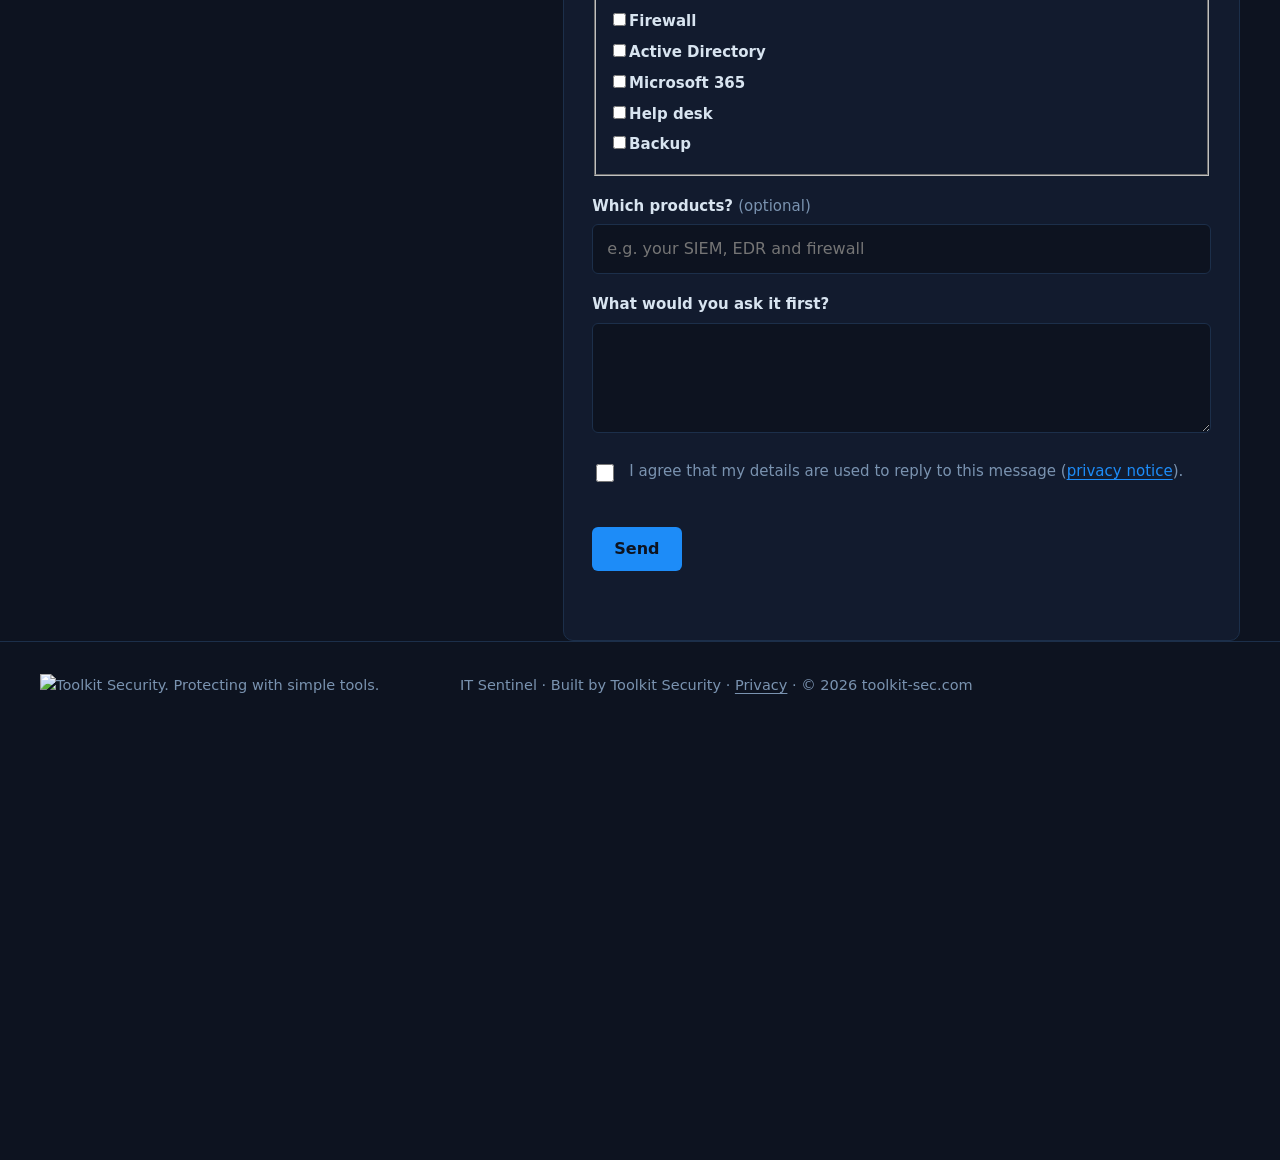
==== commit 0517c559: "What it does: Jonathan's 'one assistant instead of many systems' paragraph (GC's draft), both langua" ====
--- a/public/index.html
+++ b/public/index.html
@@ -139,7 +139,11 @@
       </div>
 
       <div class="panel" id="what" role="tabpanel" aria-labelledby="tab-what" tabindex="0">
-        <h2>One question instead of six consoles</h2>
+        <h2>One assistant instead of a dozen consoles</h2>
+        <p class="intro-line">Answering a simple question means opening the directory, the endpoint protection
+          console, the security logs, the asset inventory and the firewall, one after another. IT Sentinel reads
+          them all for you and answers in one place. It runs on your own hardware, in your network, with its own
+          AI model, so no question and no company data ever goes to an outside AI service.</p>
         <div class="cards cards-4">
           <article class="card"><h3>Ask</h3>
             <p>"Is anything exposed to the internet that shouldn't be?" One question, and it queries every
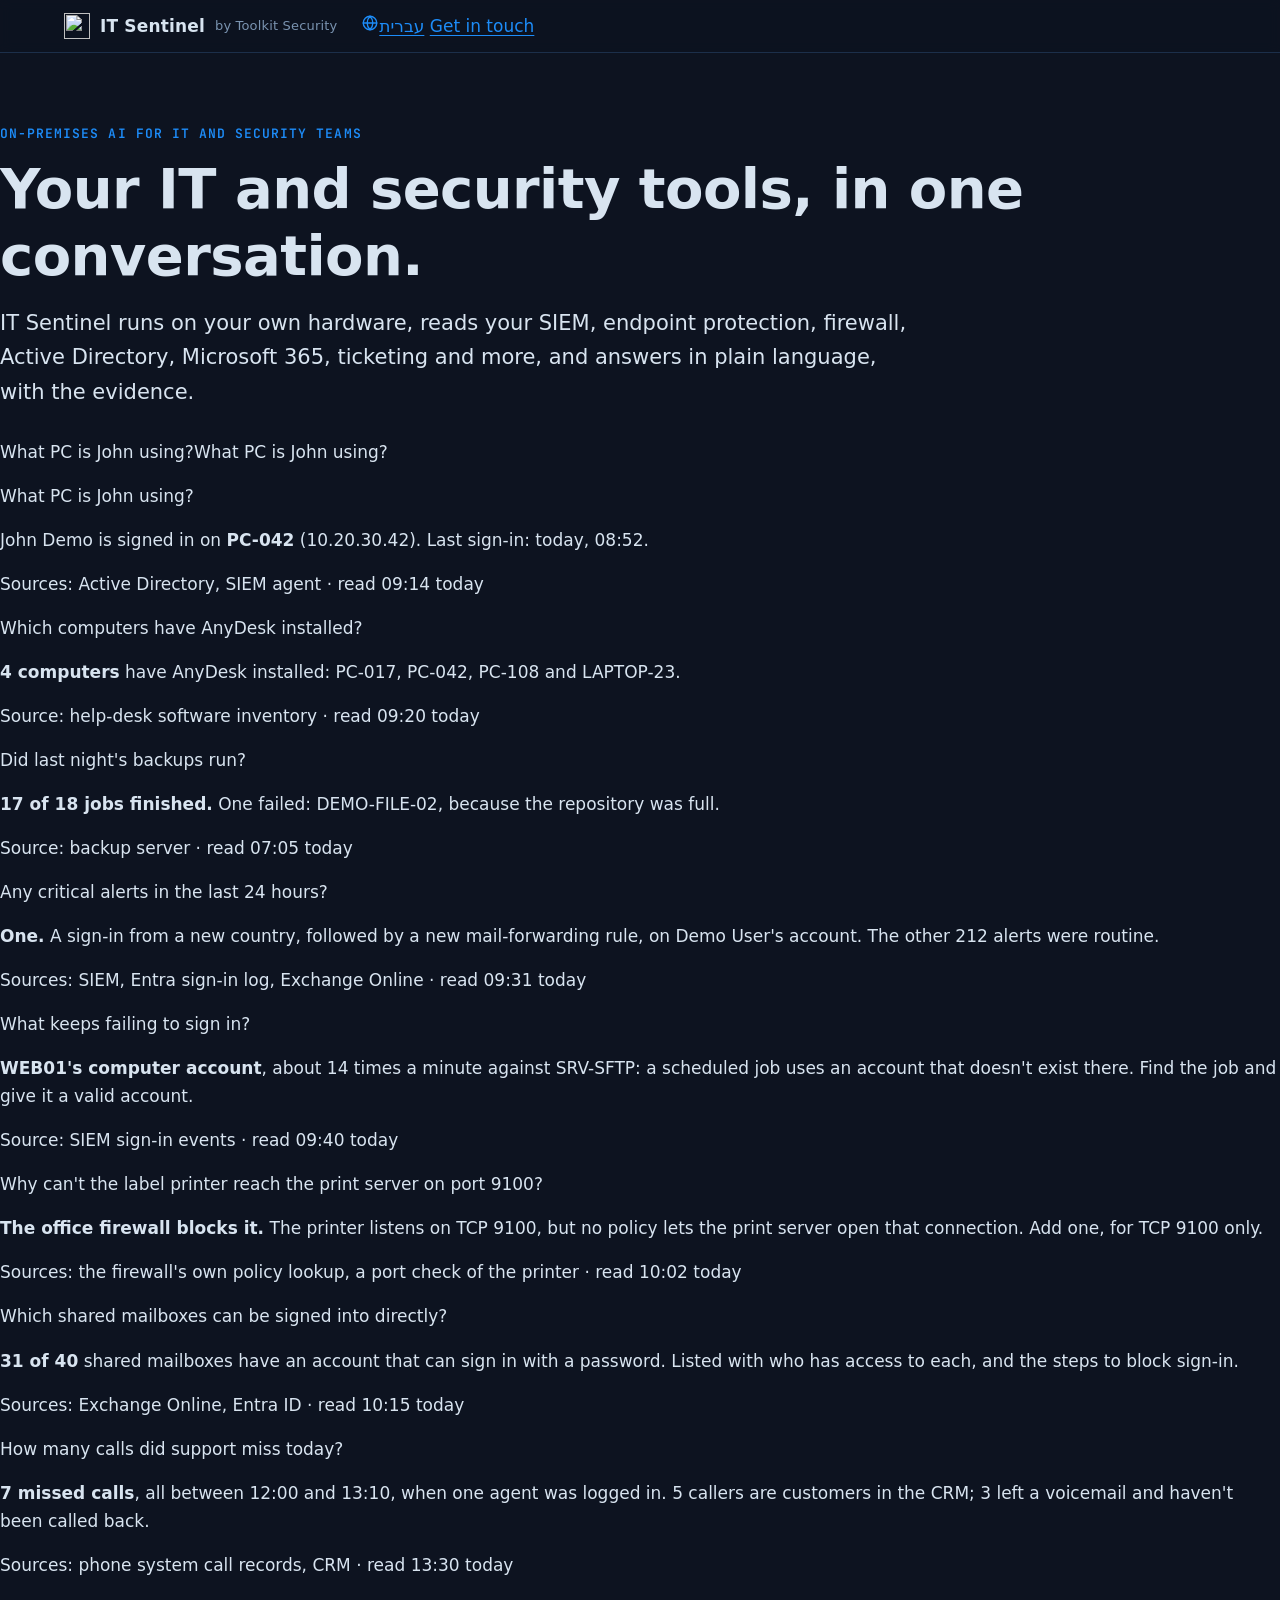
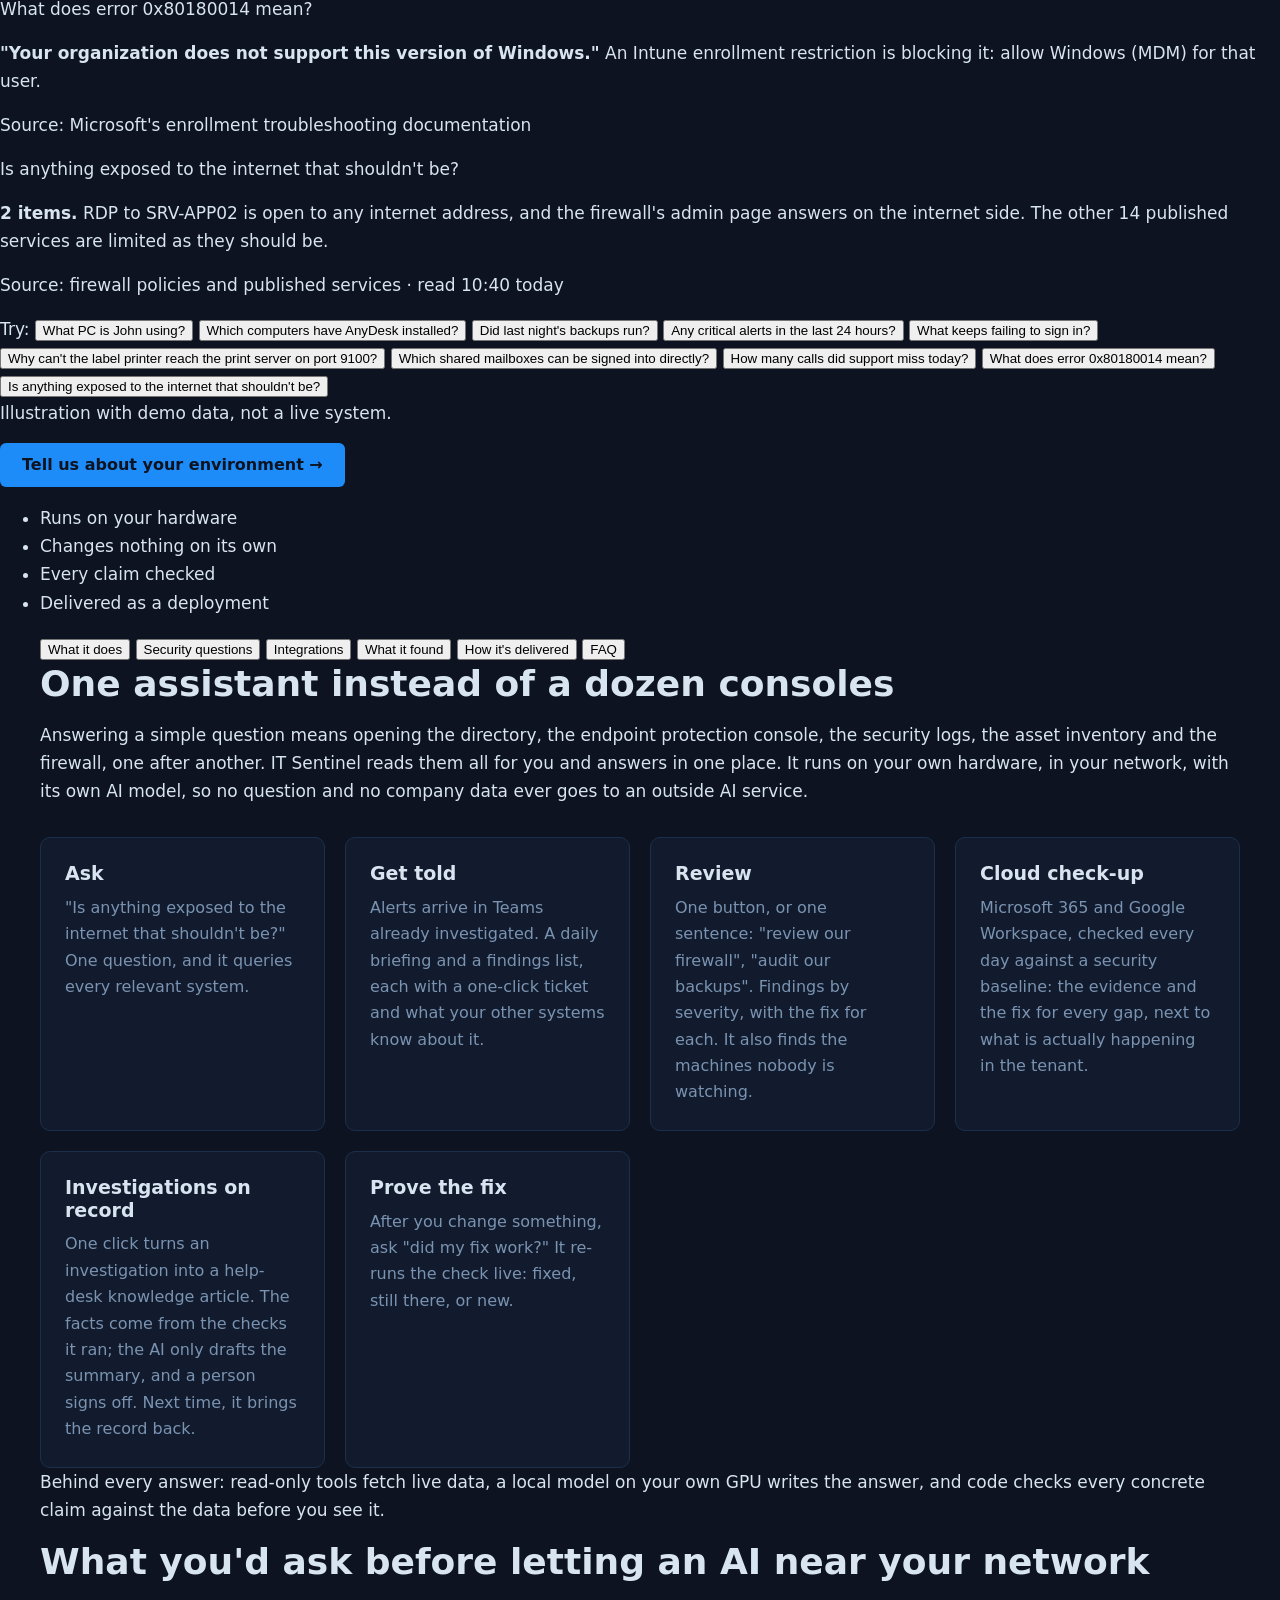
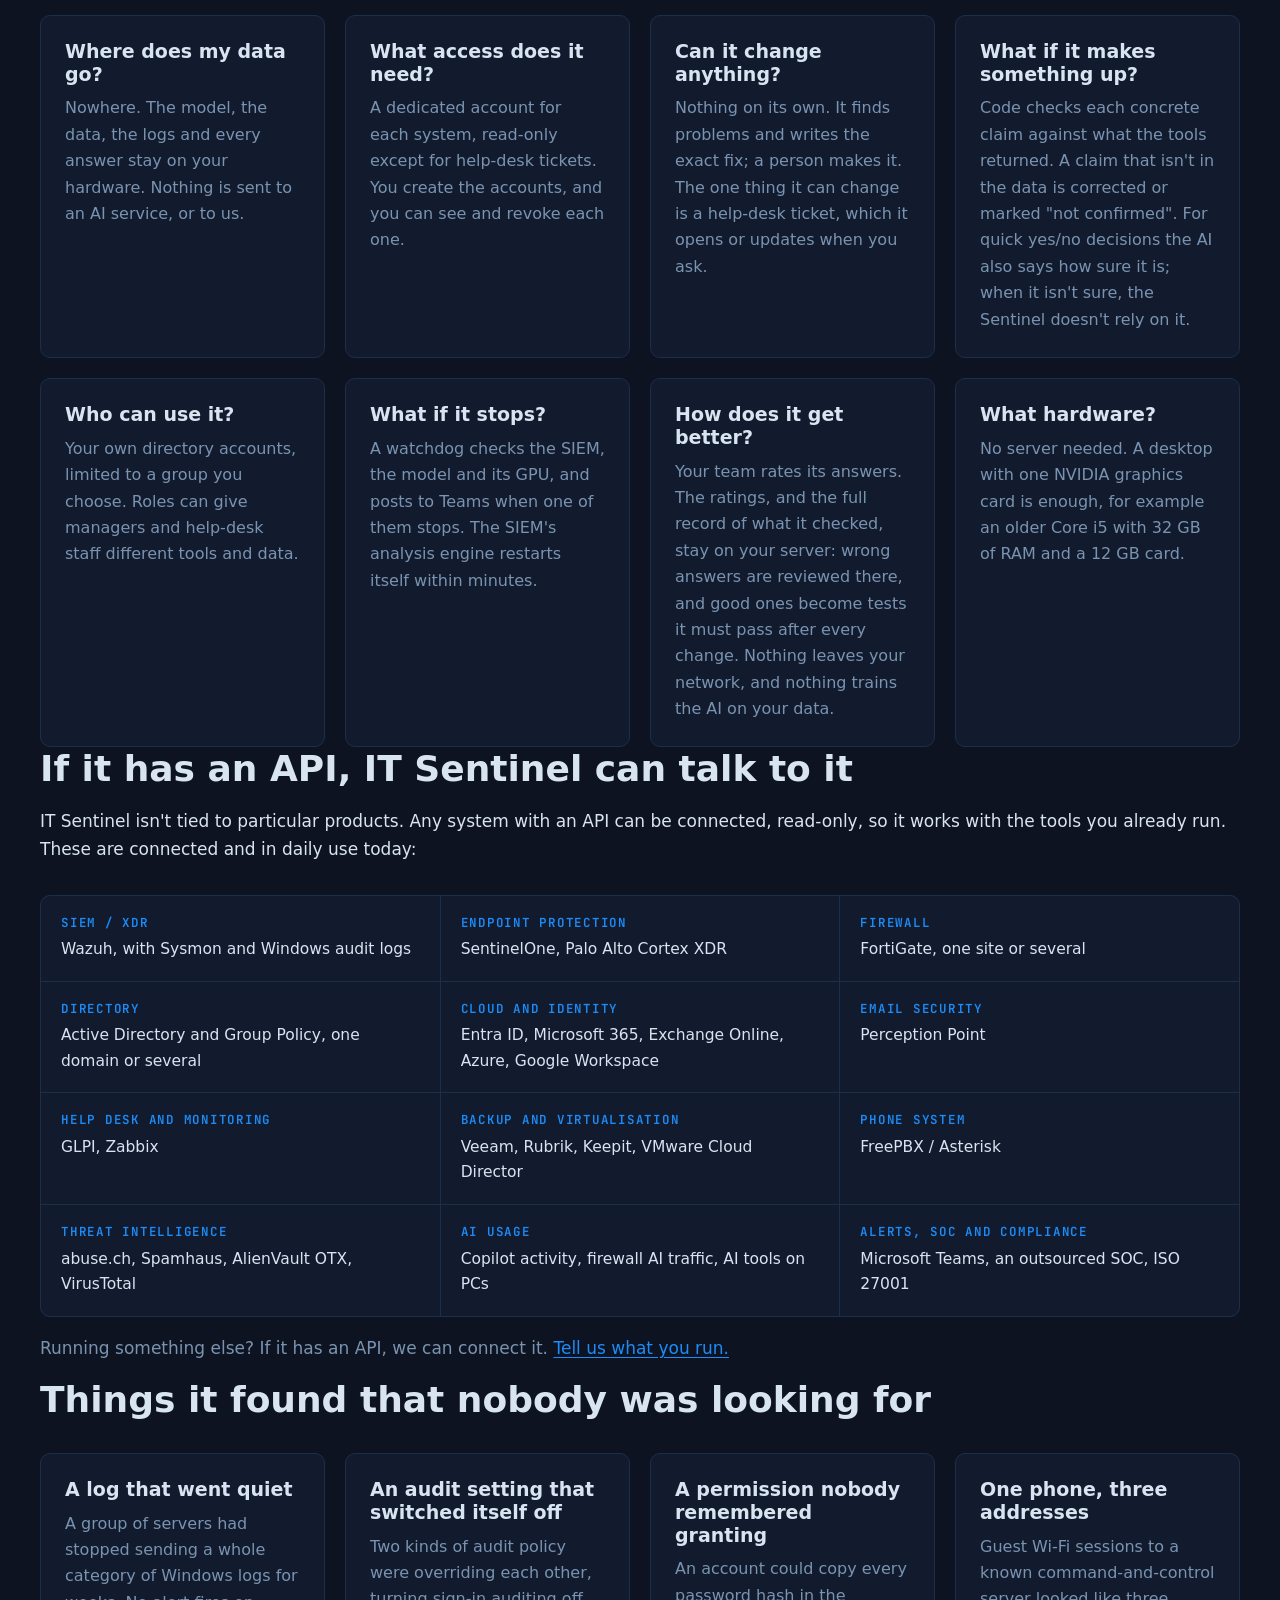
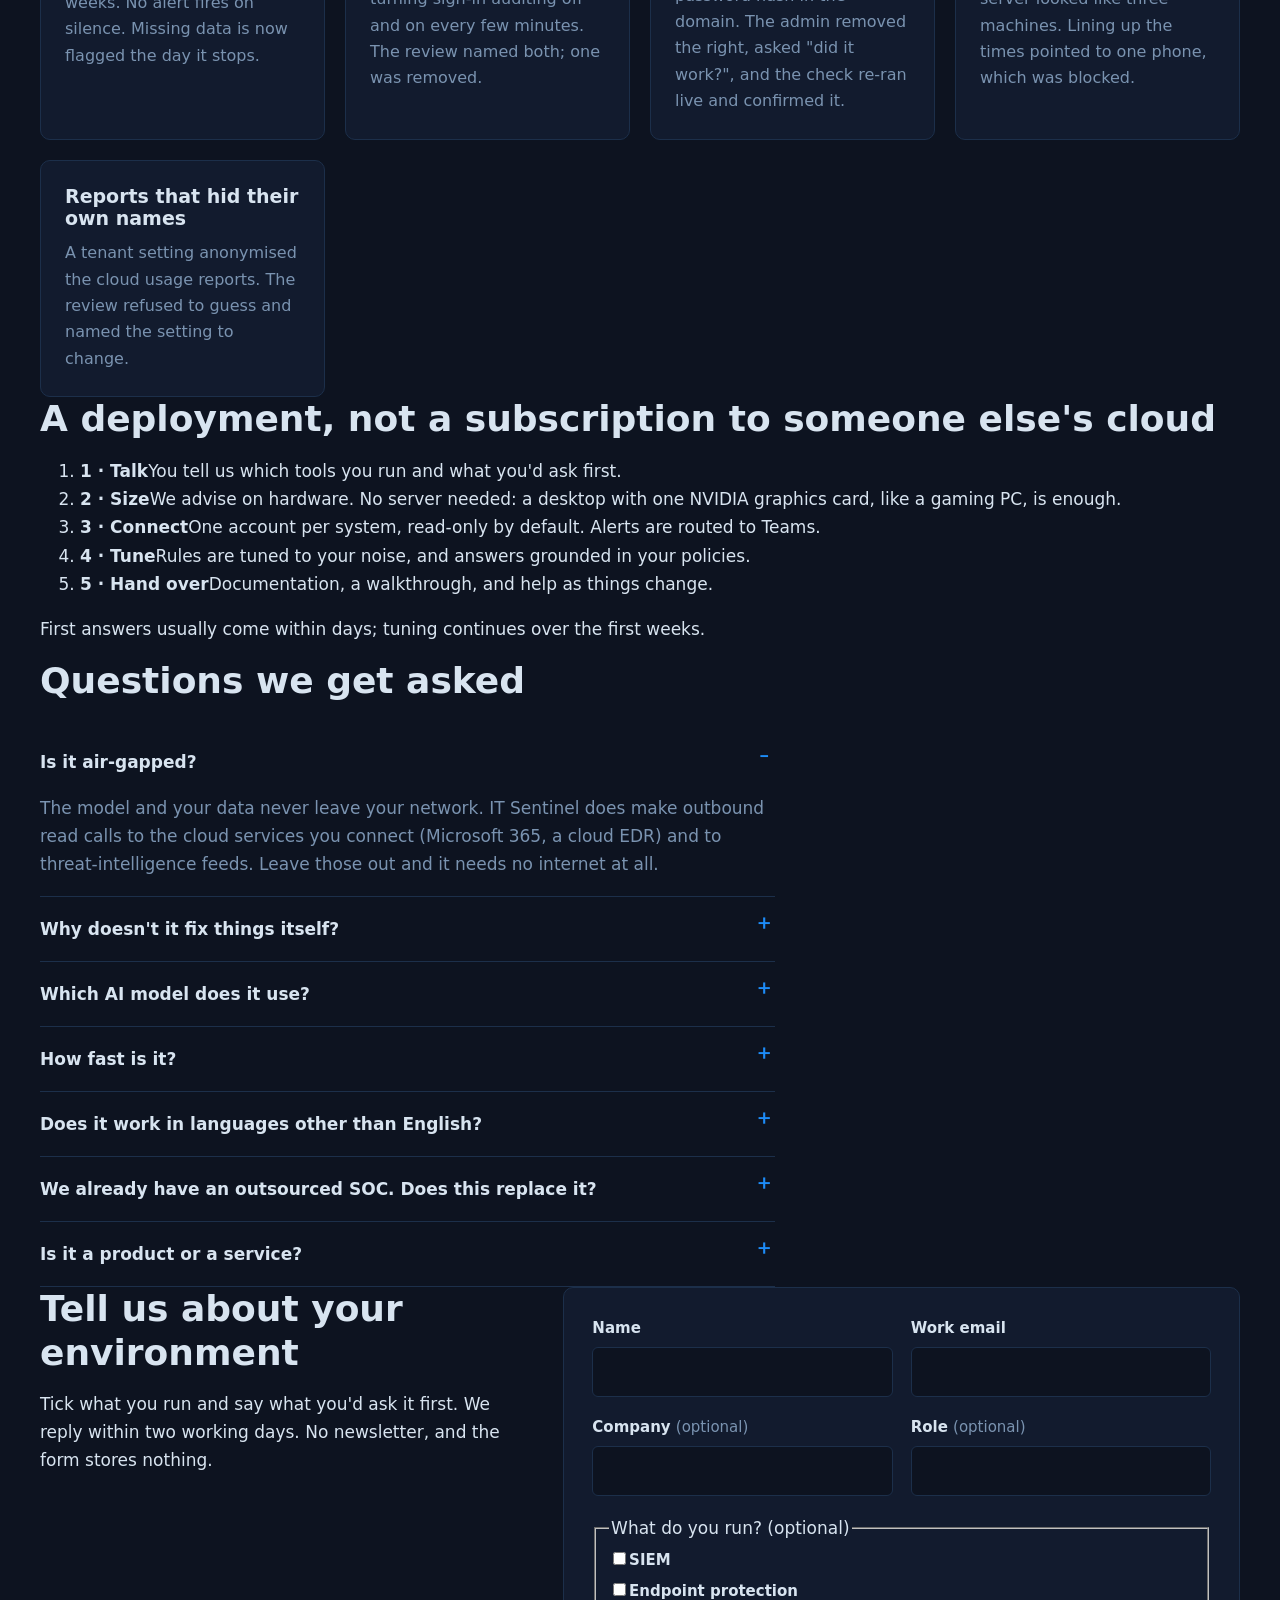
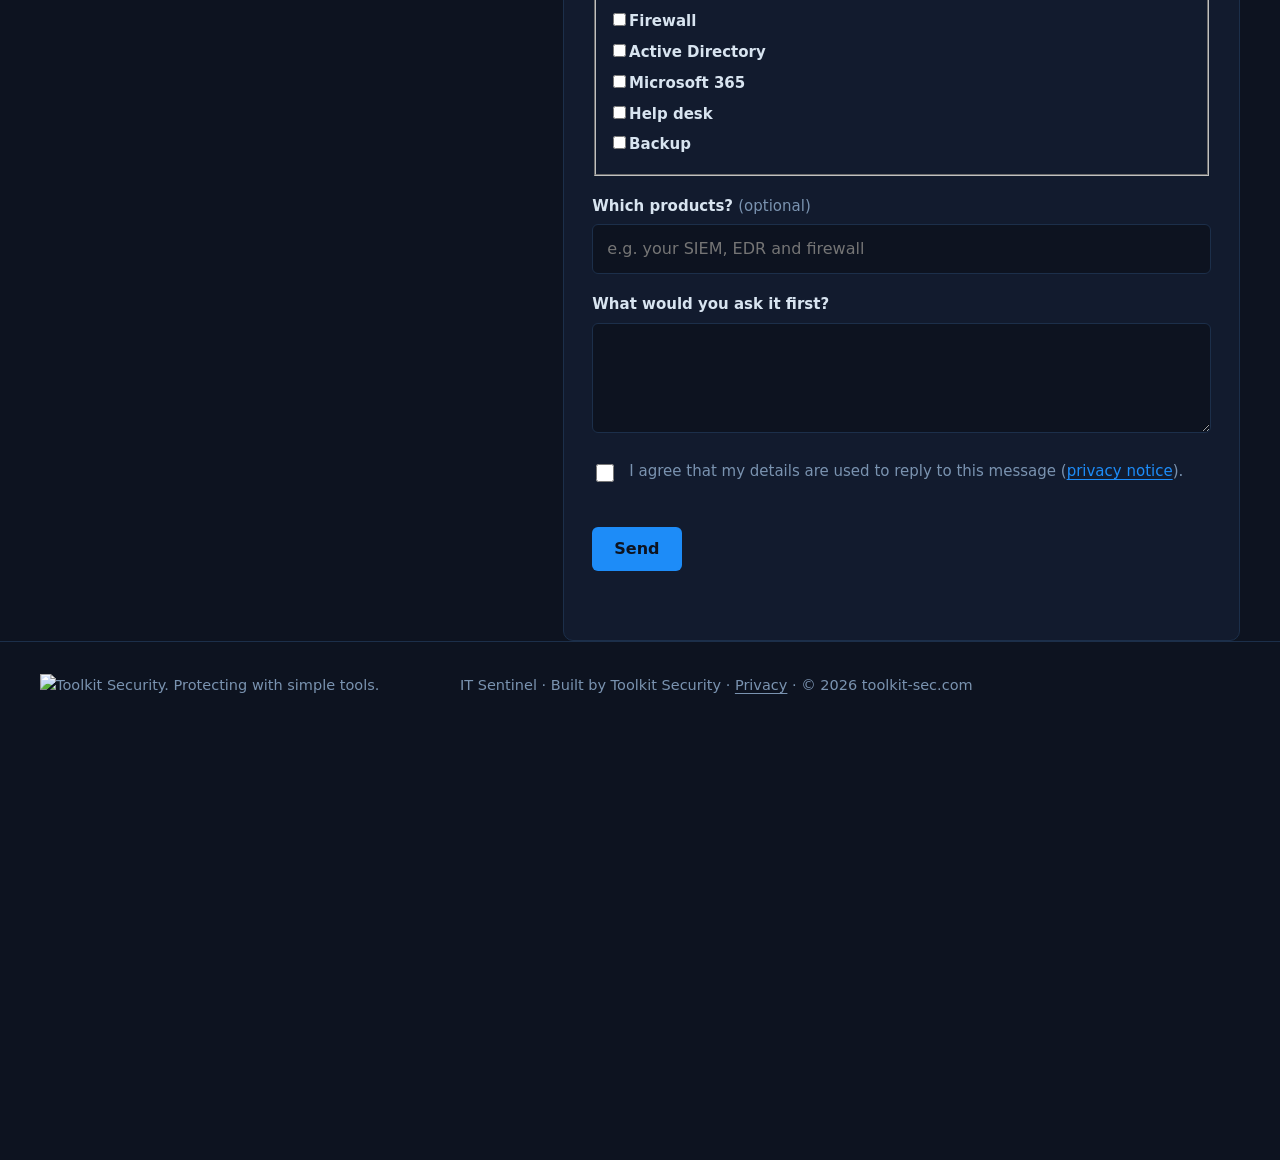
==== commit cce561c8: "Integrations heading: 'If it has an API, IT Sentinel can talk to it' (both languages) Co-Authored-By" ====
--- a/public/index.html
+++ b/public/index.html
@@ -202,7 +202,7 @@
       </div>
 
       <div class="panel" id="integrations" role="tabpanel" aria-labelledby="tab-integrations" tabindex="0">
-        <h2>If it has an API, it can connect to it</h2>
+        <h2>If it has an API, IT Sentinel can talk to it</h2>
         <p class="intro-line">IT Sentinel isn't tied to particular products. Any system with an API can be connected,
           read-only, so it works with the tools you already run. These are connected and in daily use today:</p>
         <dl class="grid-int">
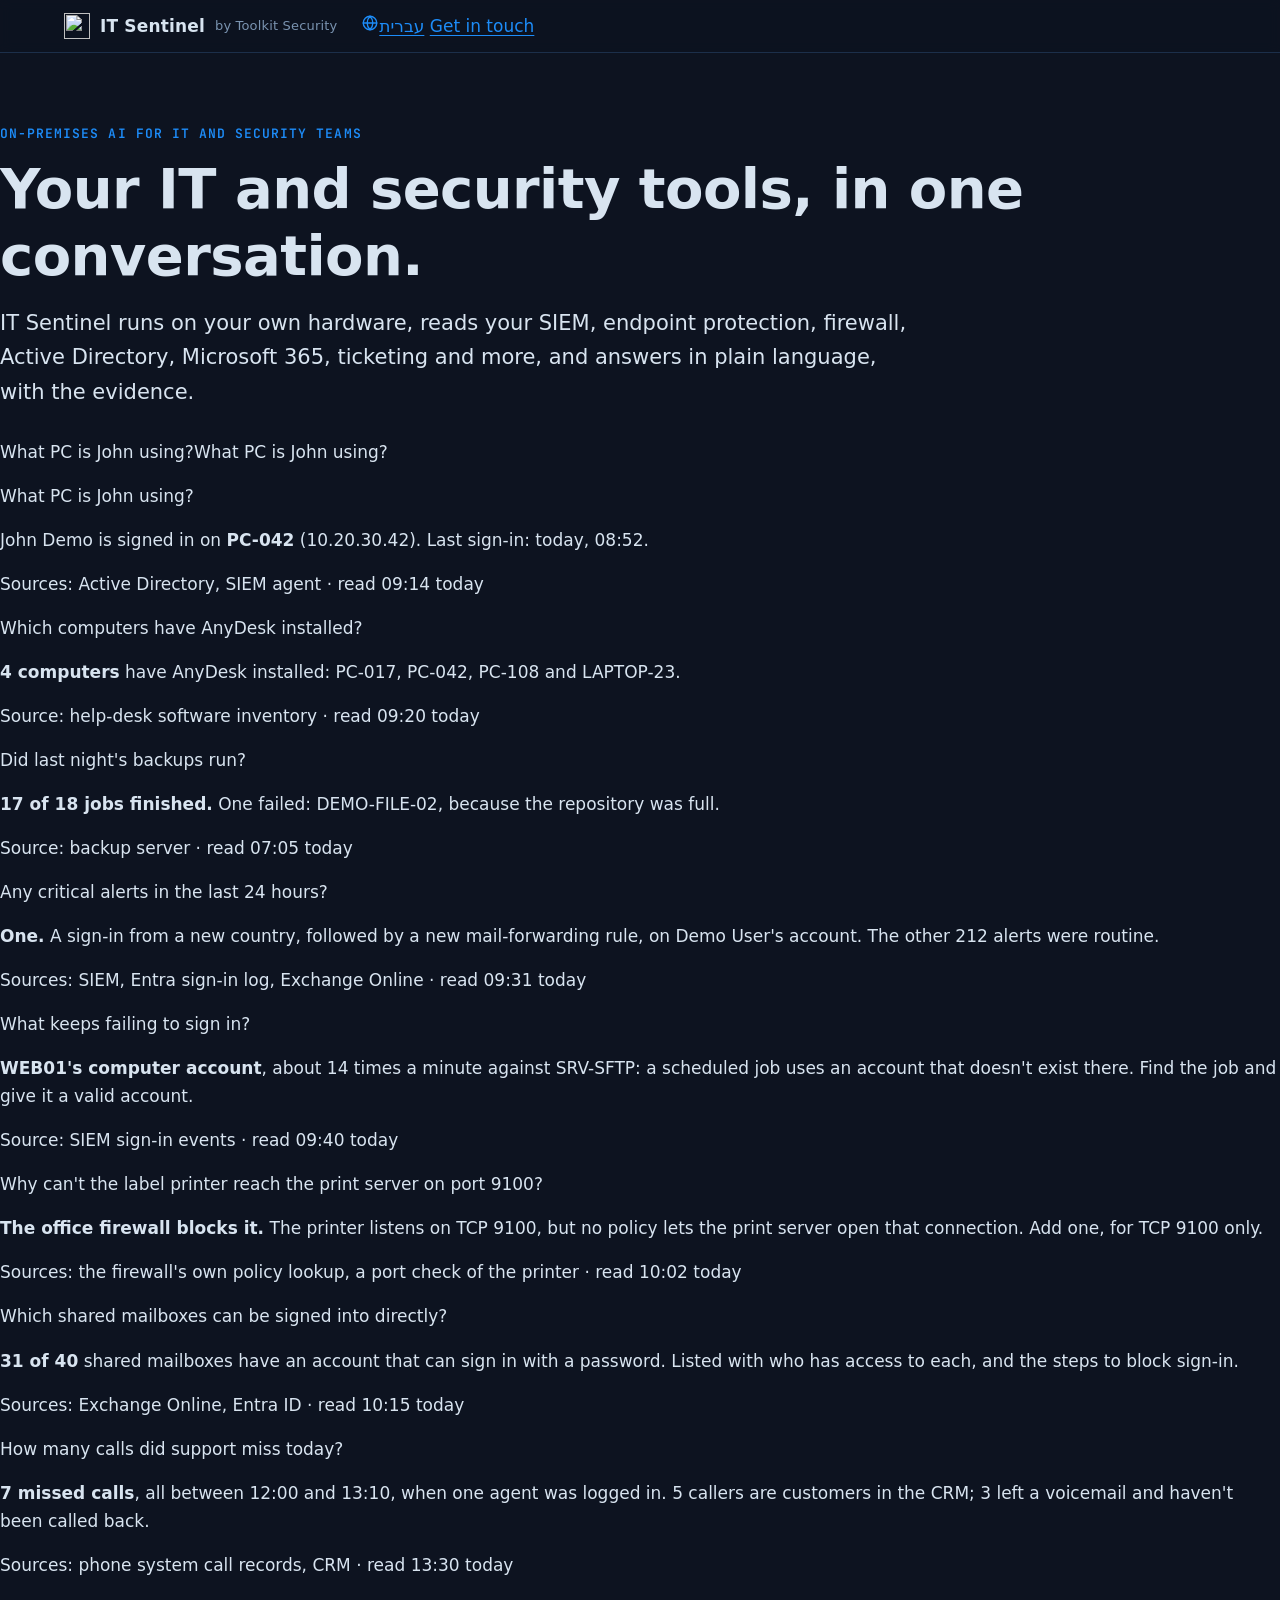
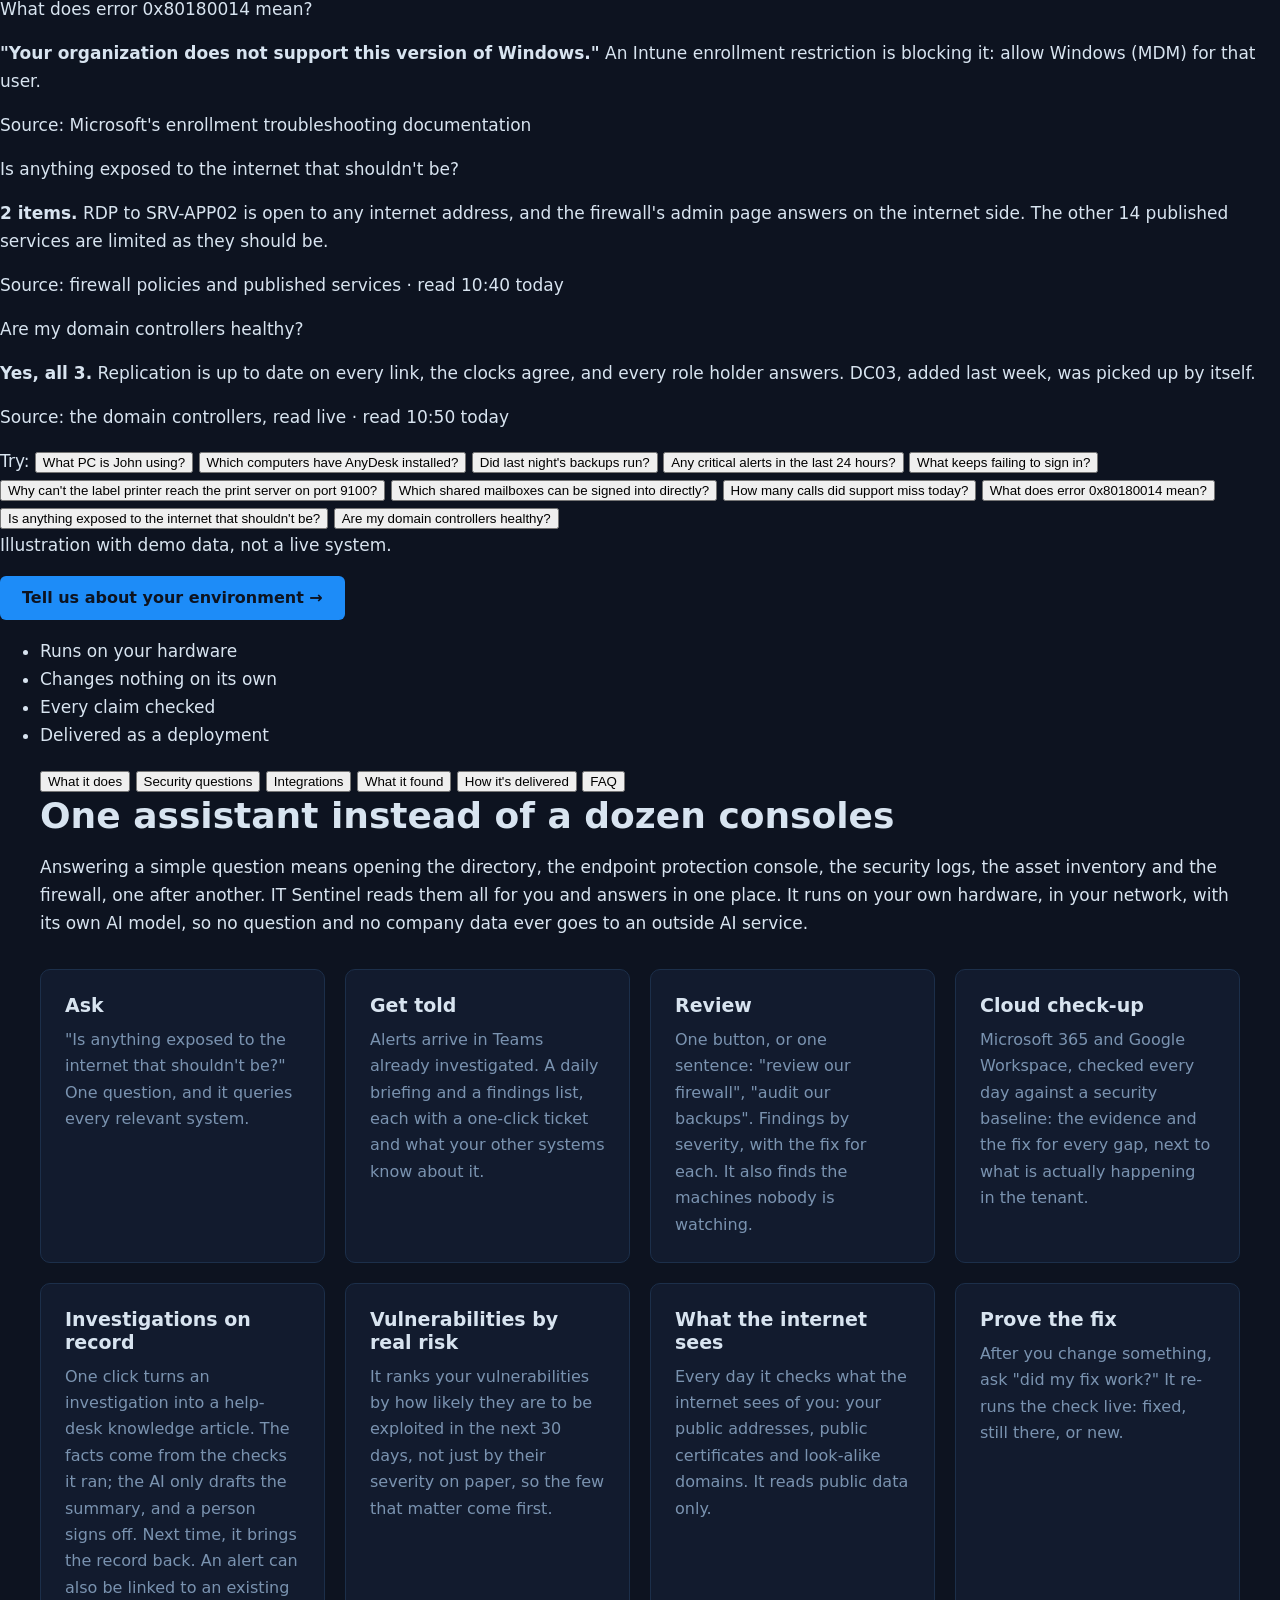
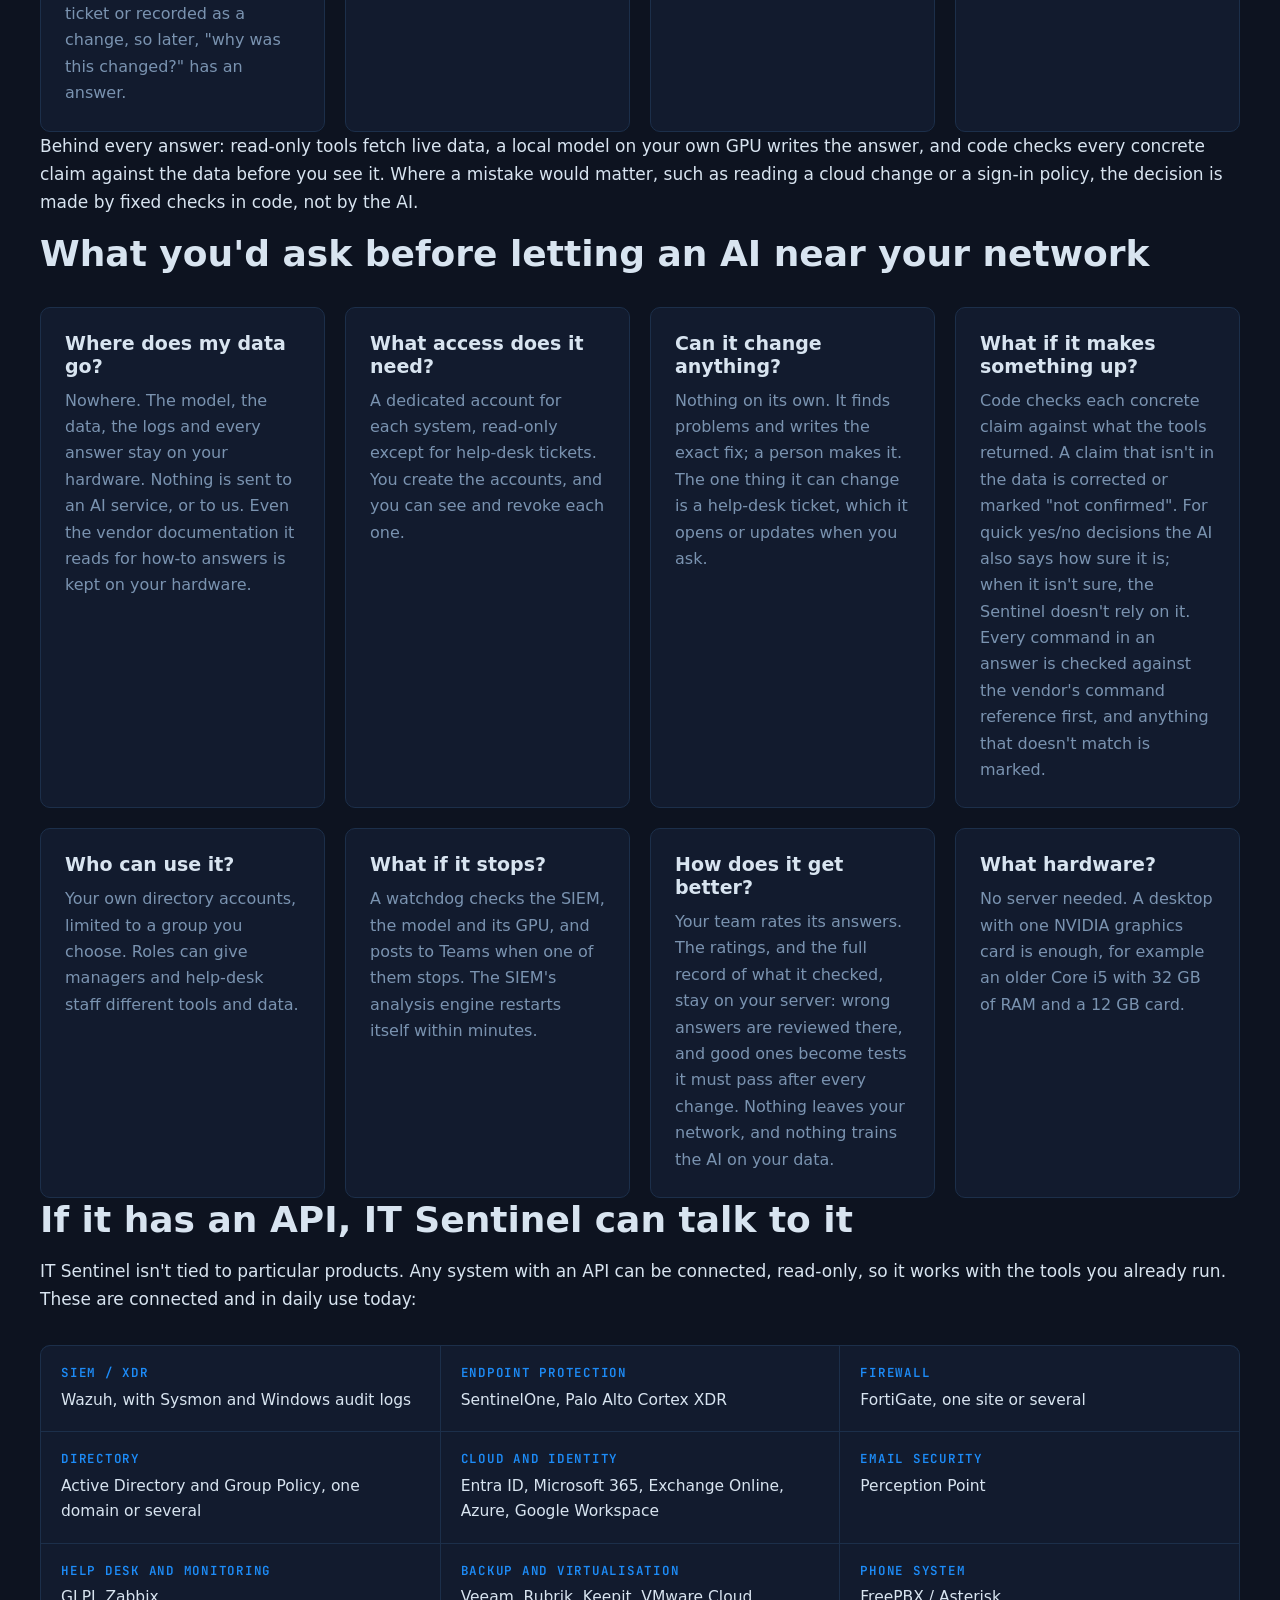
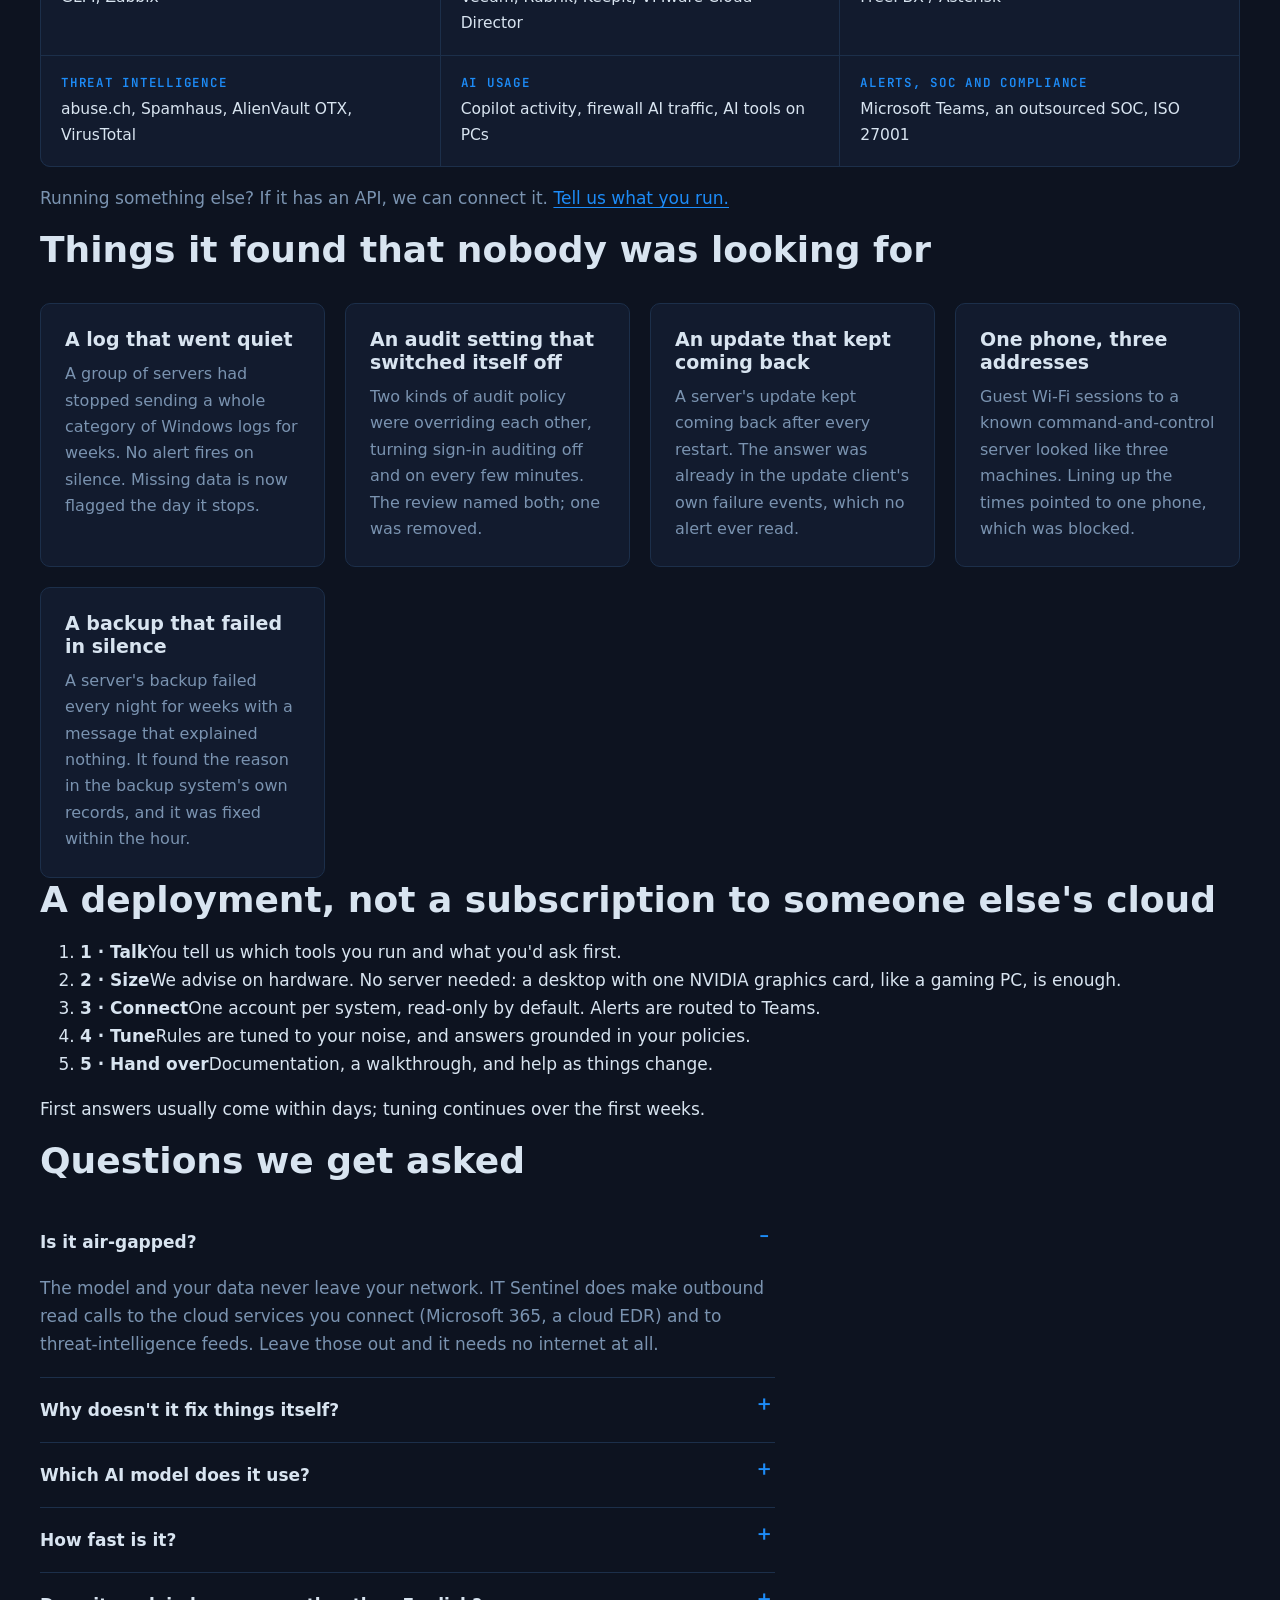
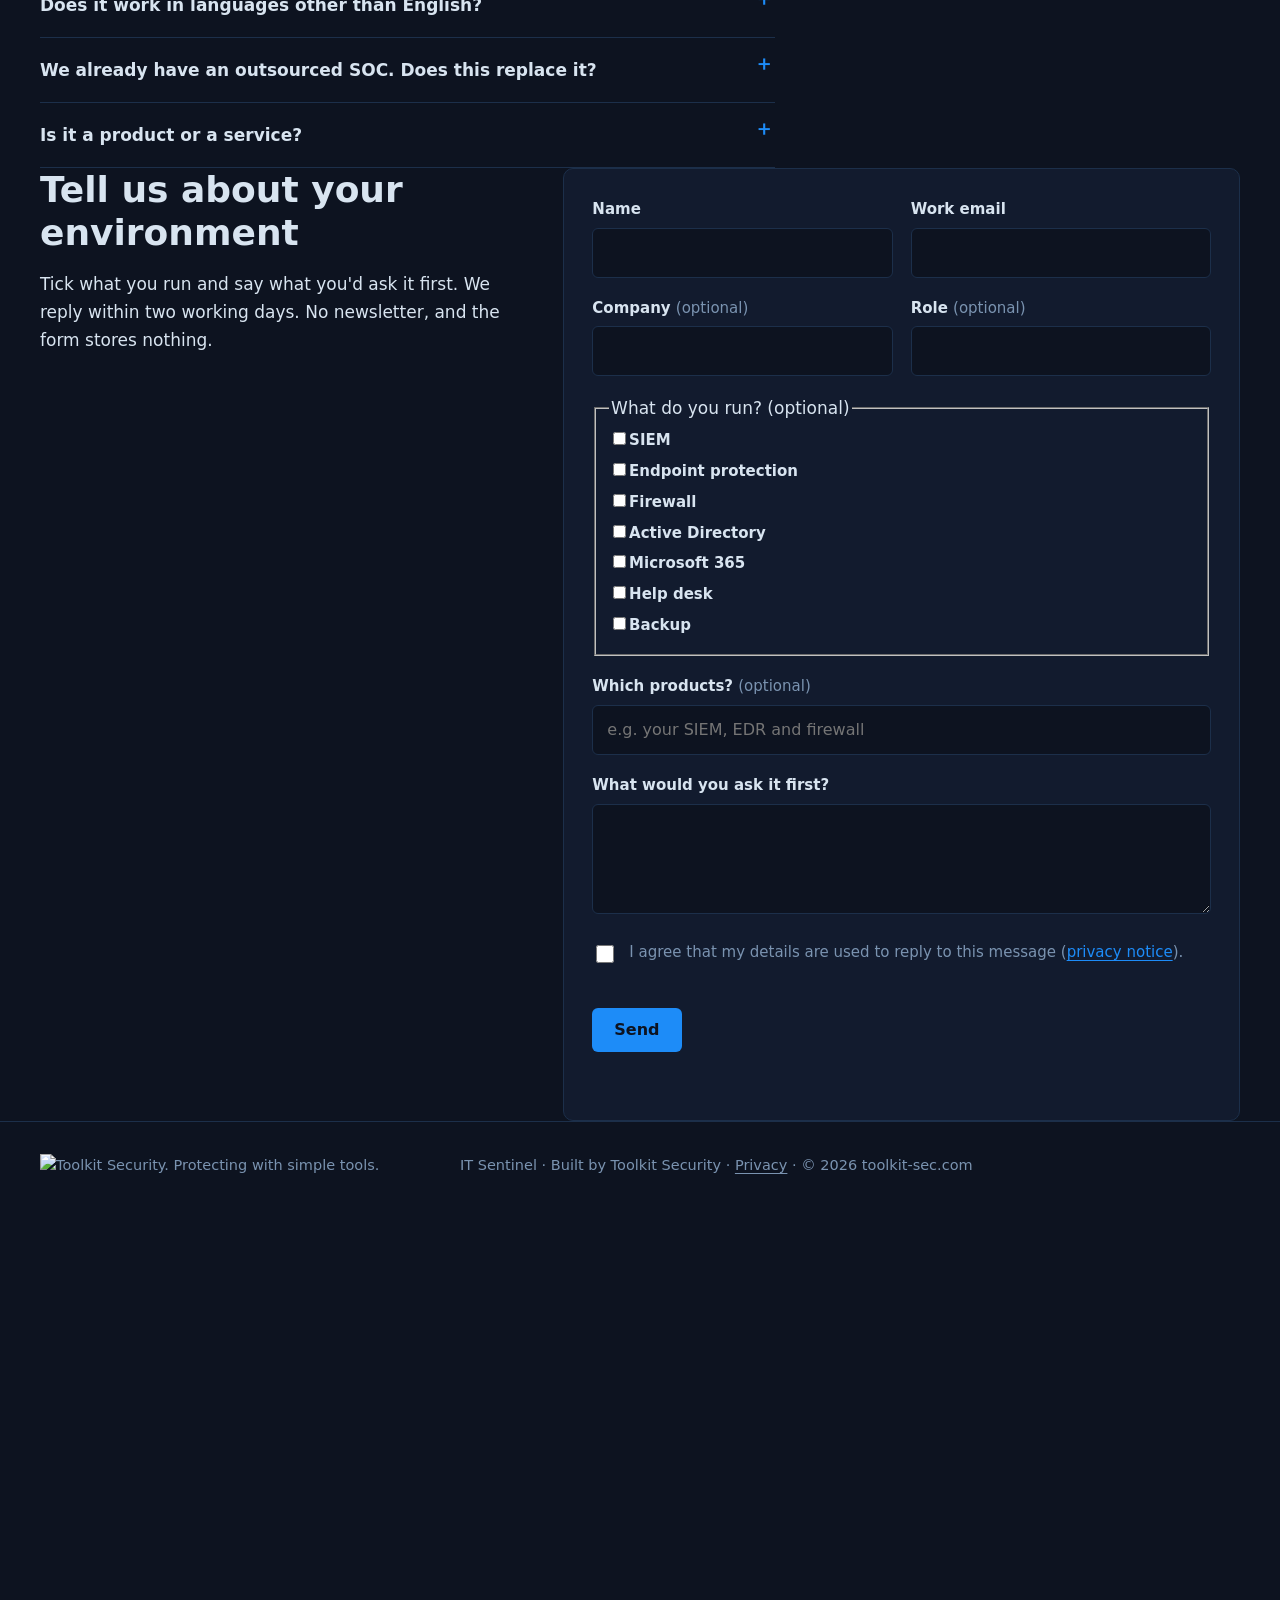
==== commit dd5963c1: "Nov features, both languages: vulnerability ranking and outside-view cards; vendor docs kept locally" ====
--- a/public/index.html
+++ b/public/index.html
@@ -101,6 +101,11 @@
         <p><strong>2 items.</strong> RDP to SRV-APP02 is open to any internet address, and the firewall's admin page answers on the internet side. The other 14 published services are limited as they should be.</p>
         <p class="sources">Source: firewall policies and published services · read 10:40 today</p>
       </div>
+      <div class="ask-a" data-q="dc" data-reading="Reading the domain controllers…">
+        <p class="ask-label">Are my domain controllers healthy?</p>
+        <p><strong>Yes, all 3.</strong> Replication is up to date on every link, the clocks agree, and every role holder answers. DC03, added last week, was picked up by itself.</p>
+        <p class="sources">Source: the domain controllers, read live · read 10:50 today</p>
+      </div>
       <div class="ask-try">
         <span>Try:</span>
         <button type="button" data-q="pc" aria-pressed="true">What PC is John using?</button>
@@ -113,6 +118,7 @@
         <button type="button" data-q="calls" aria-pressed="false">How many calls did support miss today?</button>
         <button type="button" data-q="error" aria-pressed="false">What does error 0x80180014 mean?</button>
         <button type="button" data-q="exposed" aria-pressed="false">Is anything exposed to the internet that shouldn't be?</button>
+        <button type="button" data-q="dc" aria-pressed="false">Are my domain controllers healthy?</button>
       </div>
     </div>
     <p class="caption">Illustration with demo data, not a live system.</p>
@@ -160,13 +166,17 @@
           <article class="card"><h3>Investigations on record</h3>
             <p>One click turns an investigation into a help-desk knowledge article. The facts come from the checks
               it ran; the AI only drafts the summary, and a person signs off. Next time, it brings the record
-              back.</p></article>
+              back. An alert can also be linked to an existing ticket or recorded as a change, so later, "why was this changed?" has an answer.</p></article>
+          <article class="card"><h3>Vulnerabilities by real risk</h3>
+            <p>It ranks your vulnerabilities by how likely they are to be exploited in the next 30 days, not just by their severity on paper, so the few that matter come first.</p></article>
+          <article class="card"><h3>What the internet sees</h3>
+            <p>Every day it checks what the internet sees of you: your public addresses, public certificates and look-alike domains. It reads public data only.</p></article>
           <article class="card"><h3>Prove the fix</h3>
             <p>After you change something, ask "did my fix work?" It re-runs the check live: fixed, still
               there, or new.</p></article>
         </div>
         <p class="after">Behind every answer: read-only tools fetch live data, a local model on your own GPU
-          writes the answer, and code checks every concrete claim against the data before you see it.</p>
+          writes the answer, and code checks every concrete claim against the data before you see it. Where a mistake would matter, such as reading a cloud change or a sign-in policy, the decision is made by fixed checks in code, not by the AI.</p>
       </div>
 
       <div class="panel" id="security" role="tabpanel" aria-labelledby="tab-security" tabindex="0">
@@ -174,7 +184,7 @@
         <div class="cards cards-3 asks">
           <div class="card"><h3>Where does my data go?</h3>
             <p>Nowhere. The model, the data, the logs and every answer stay on your hardware. Nothing is sent
-              to an AI service, or to us.</p></div>
+              to an AI service, or to us. Even the vendor documentation it reads for how-to answers is kept on your hardware.</p></div>
           <div class="card"><h3>What access does it need?</h3>
             <p>A dedicated account for each system, read-only except for help-desk tickets. You create the
               accounts, and you can see and revoke each one.</p></div>
@@ -184,7 +194,7 @@
           <div class="card"><h3>What if it makes something up?</h3>
             <p>Code checks each concrete claim against what the tools returned. A claim that isn't in the data
               is corrected or marked "not confirmed". For quick yes/no decisions the AI also says how sure it is;
-              when it isn't sure, the Sentinel doesn't rely on it.</p></div>
+              when it isn't sure, the Sentinel doesn't rely on it. Every command in an answer is checked against the vendor's command reference first, and anything that doesn't match is marked.</p></div>
           <div class="card"><h3>Who can use it?</h3>
             <p>Your own directory accounts, limited to a group you choose. Roles can give managers and
               help-desk staff different tools and data.</p></div>
@@ -231,15 +241,13 @@
           <article class="card"><h3>An audit setting that switched itself off</h3>
             <p>Two kinds of audit policy were overriding each other, turning sign-in auditing off and on
               every few minutes. The review named both; one was removed.</p></article>
-          <article class="card"><h3>A permission nobody remembered granting</h3>
-            <p>An account could copy every password hash in the domain. The admin removed the right, asked
-              "did it work?", and the check re-ran live and confirmed it.</p></article>
+          <article class="card"><h3>An update that kept coming back</h3>
+            <p>A server's update kept coming back after every restart. The answer was already in the update client's own failure events, which no alert ever read.</p></article>
           <article class="card"><h3>One phone, three addresses</h3>
             <p>Guest Wi-Fi sessions to a known command-and-control server looked like three machines. Lining
               up the times pointed to one phone, which was blocked.</p></article>
-          <article class="card"><h3>Reports that hid their own names</h3>
-            <p>A tenant setting anonymised the cloud usage reports. The review refused to guess and named the
-              setting to change.</p></article>
+          <article class="card"><h3>A backup that failed in silence</h3>
+            <p>A server's backup failed every night for weeks with a message that explained nothing. It found the reason in the backup system's own records, and it was fixed within the hour.</p></article>
         </div>
       </div>
 
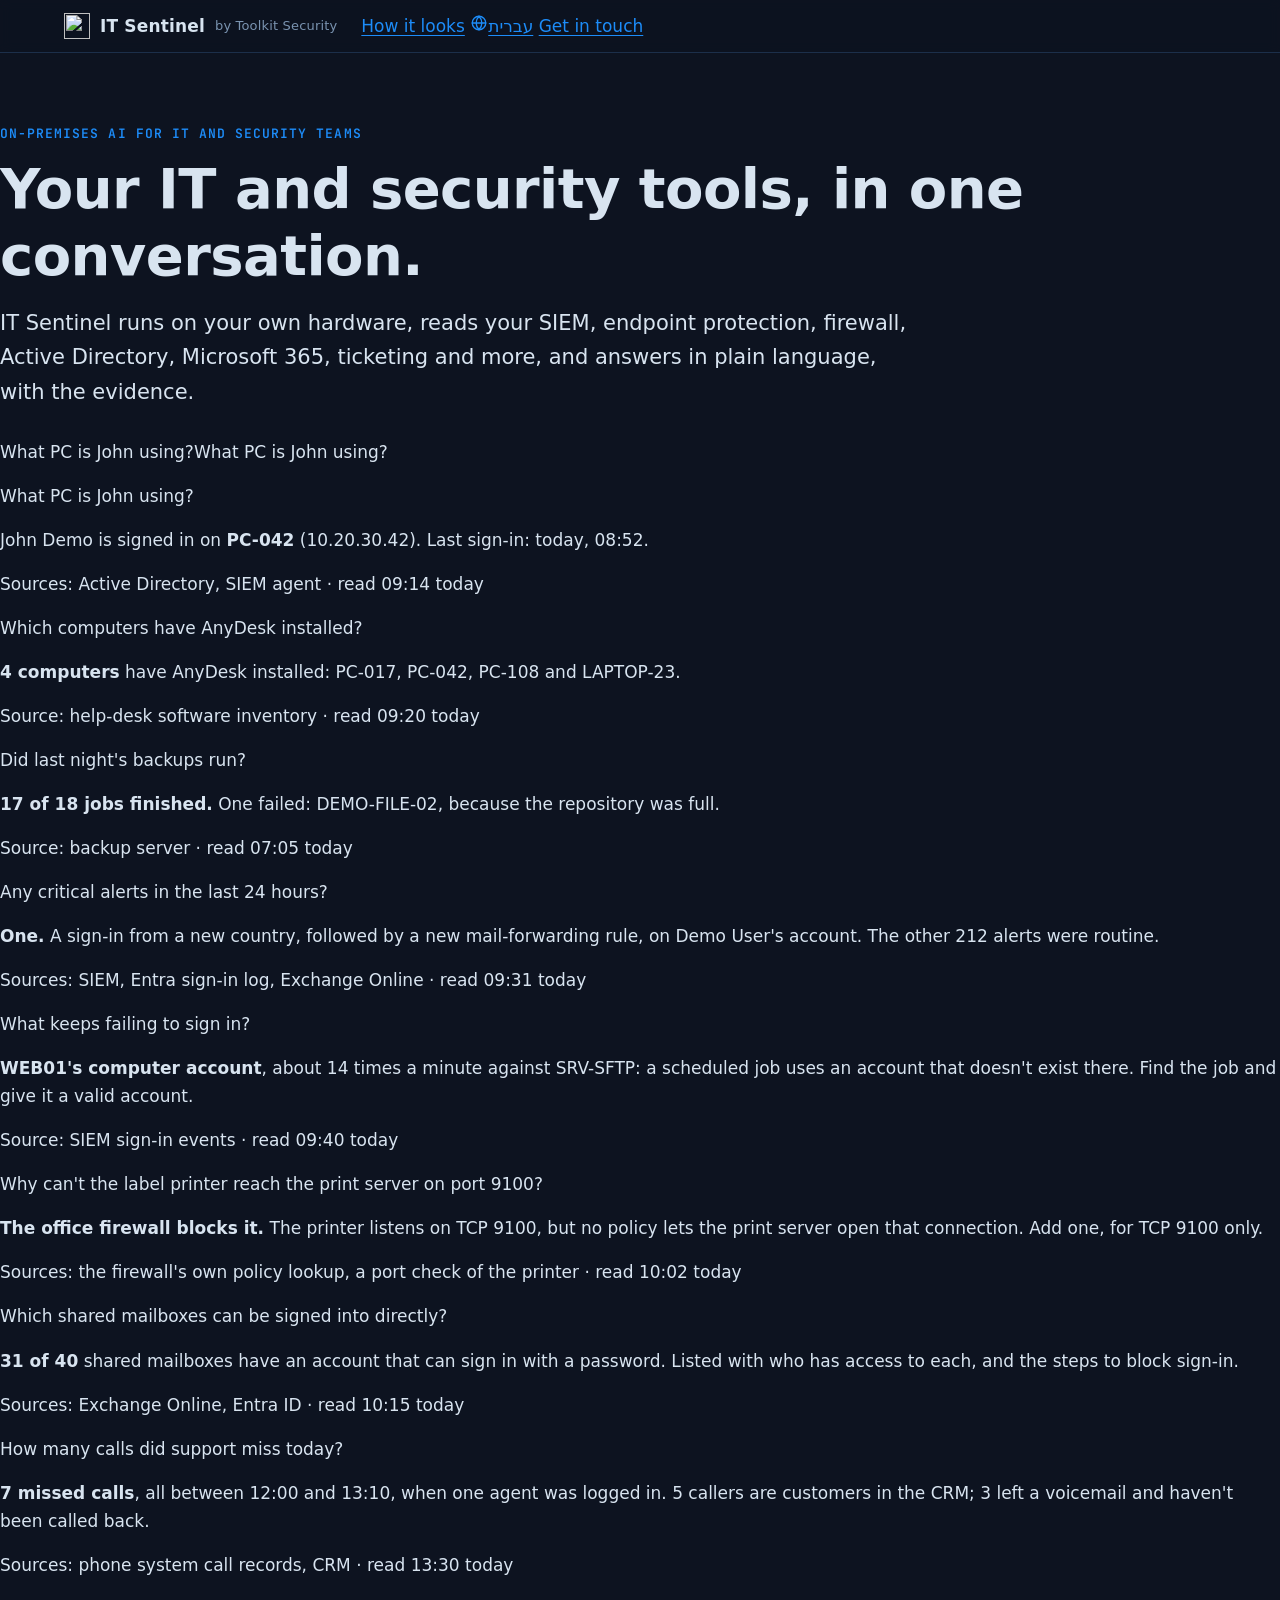
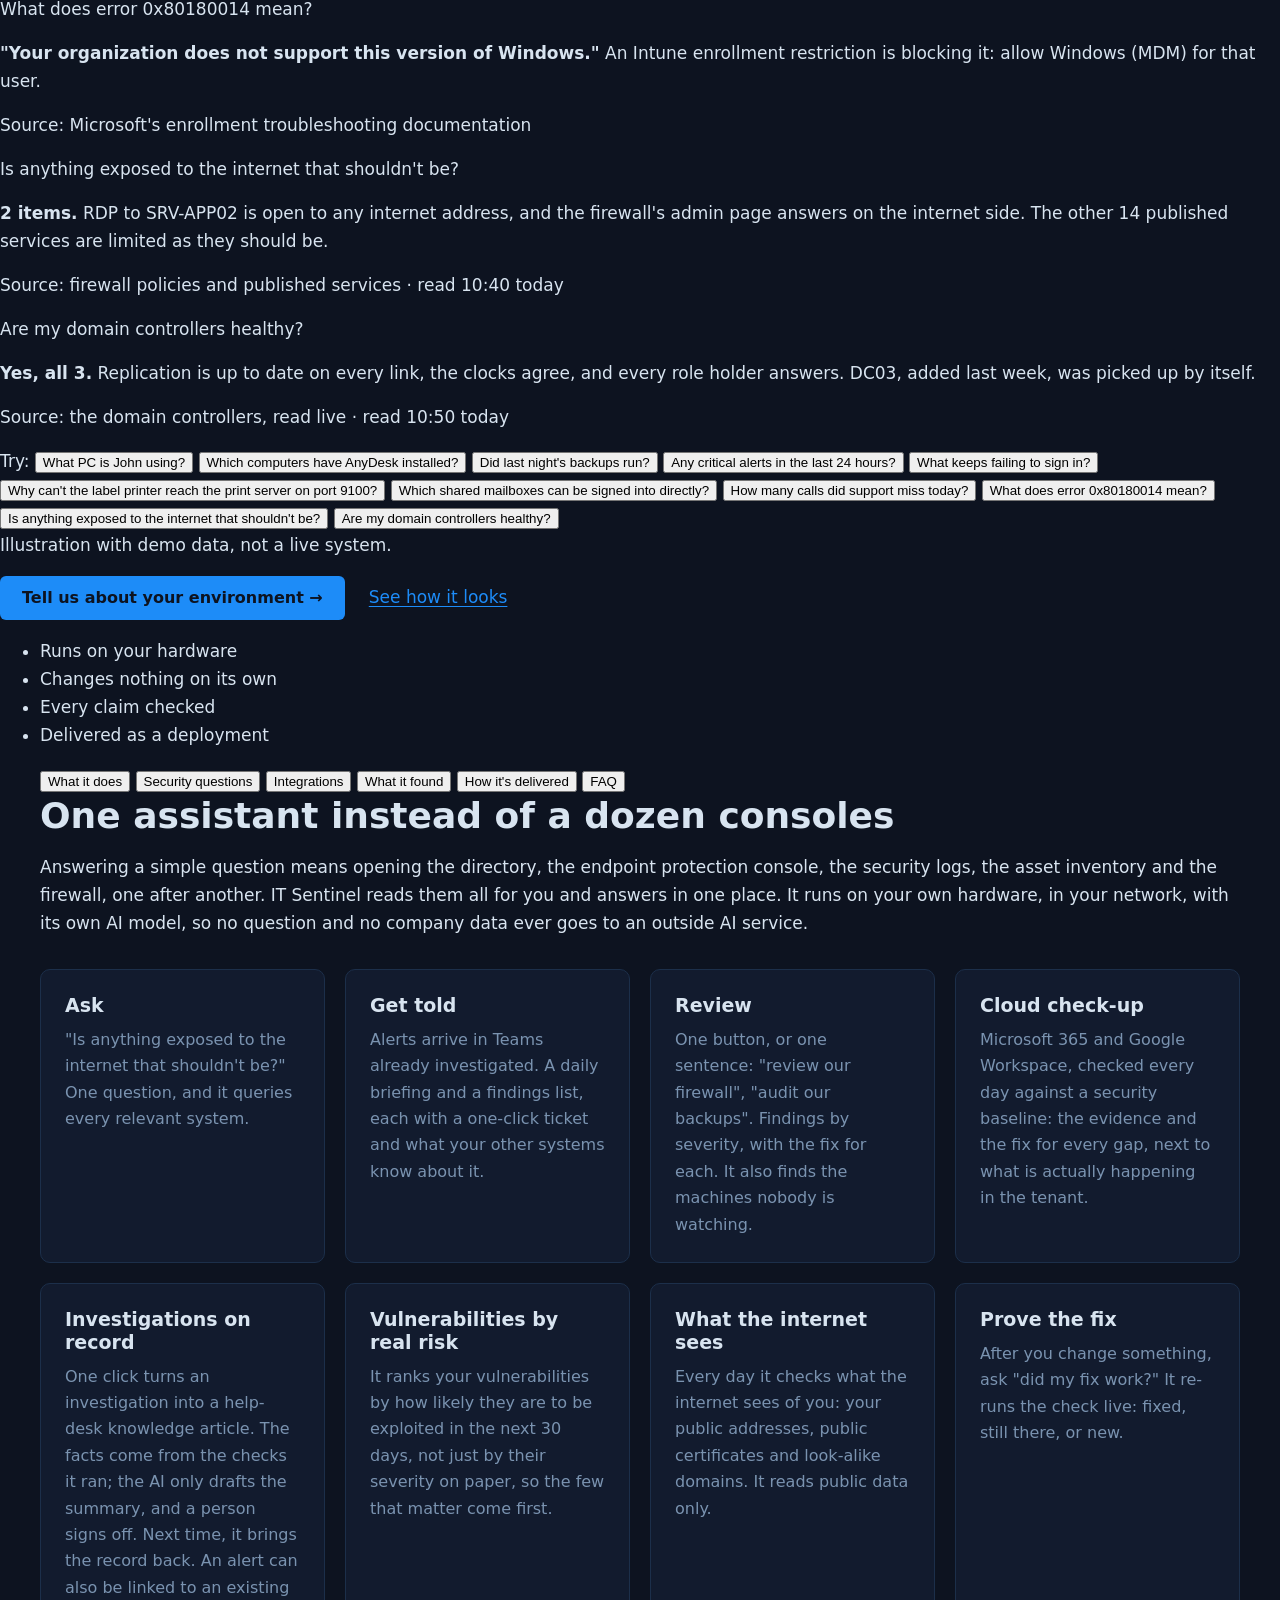
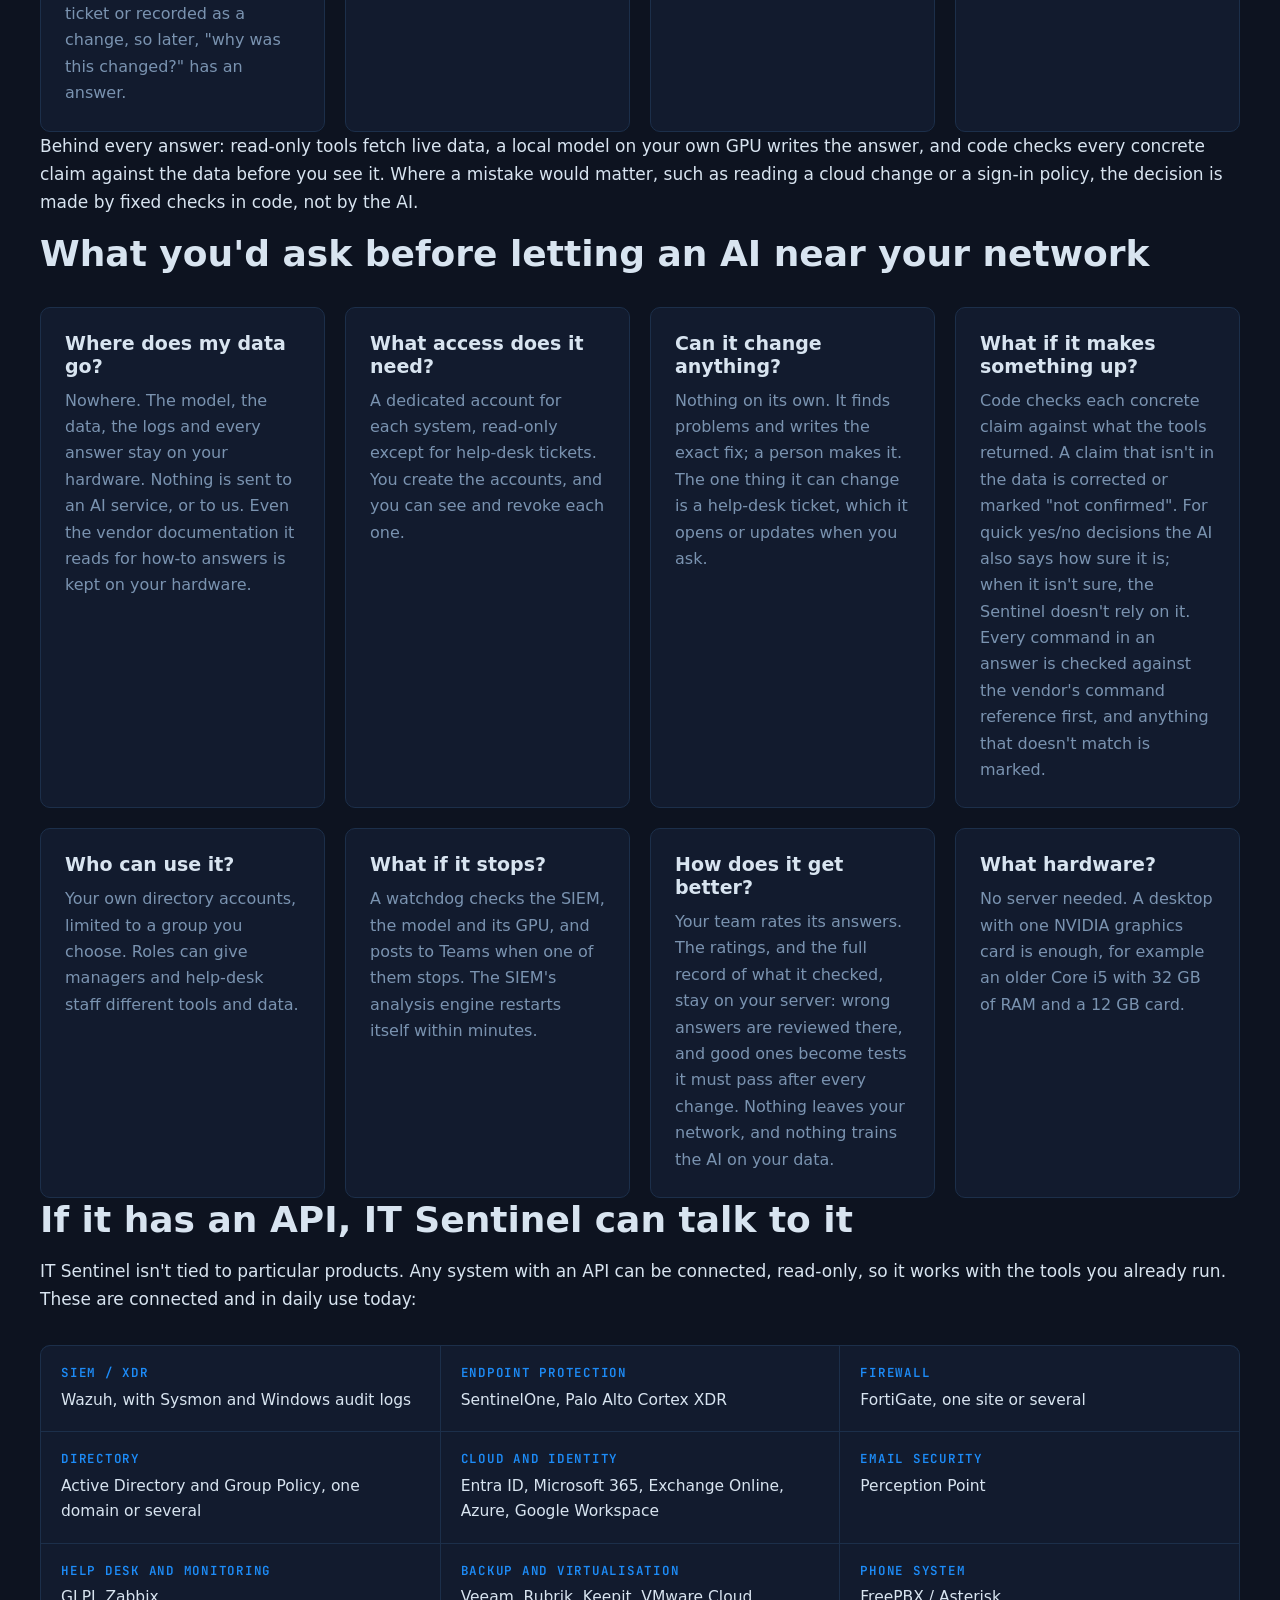
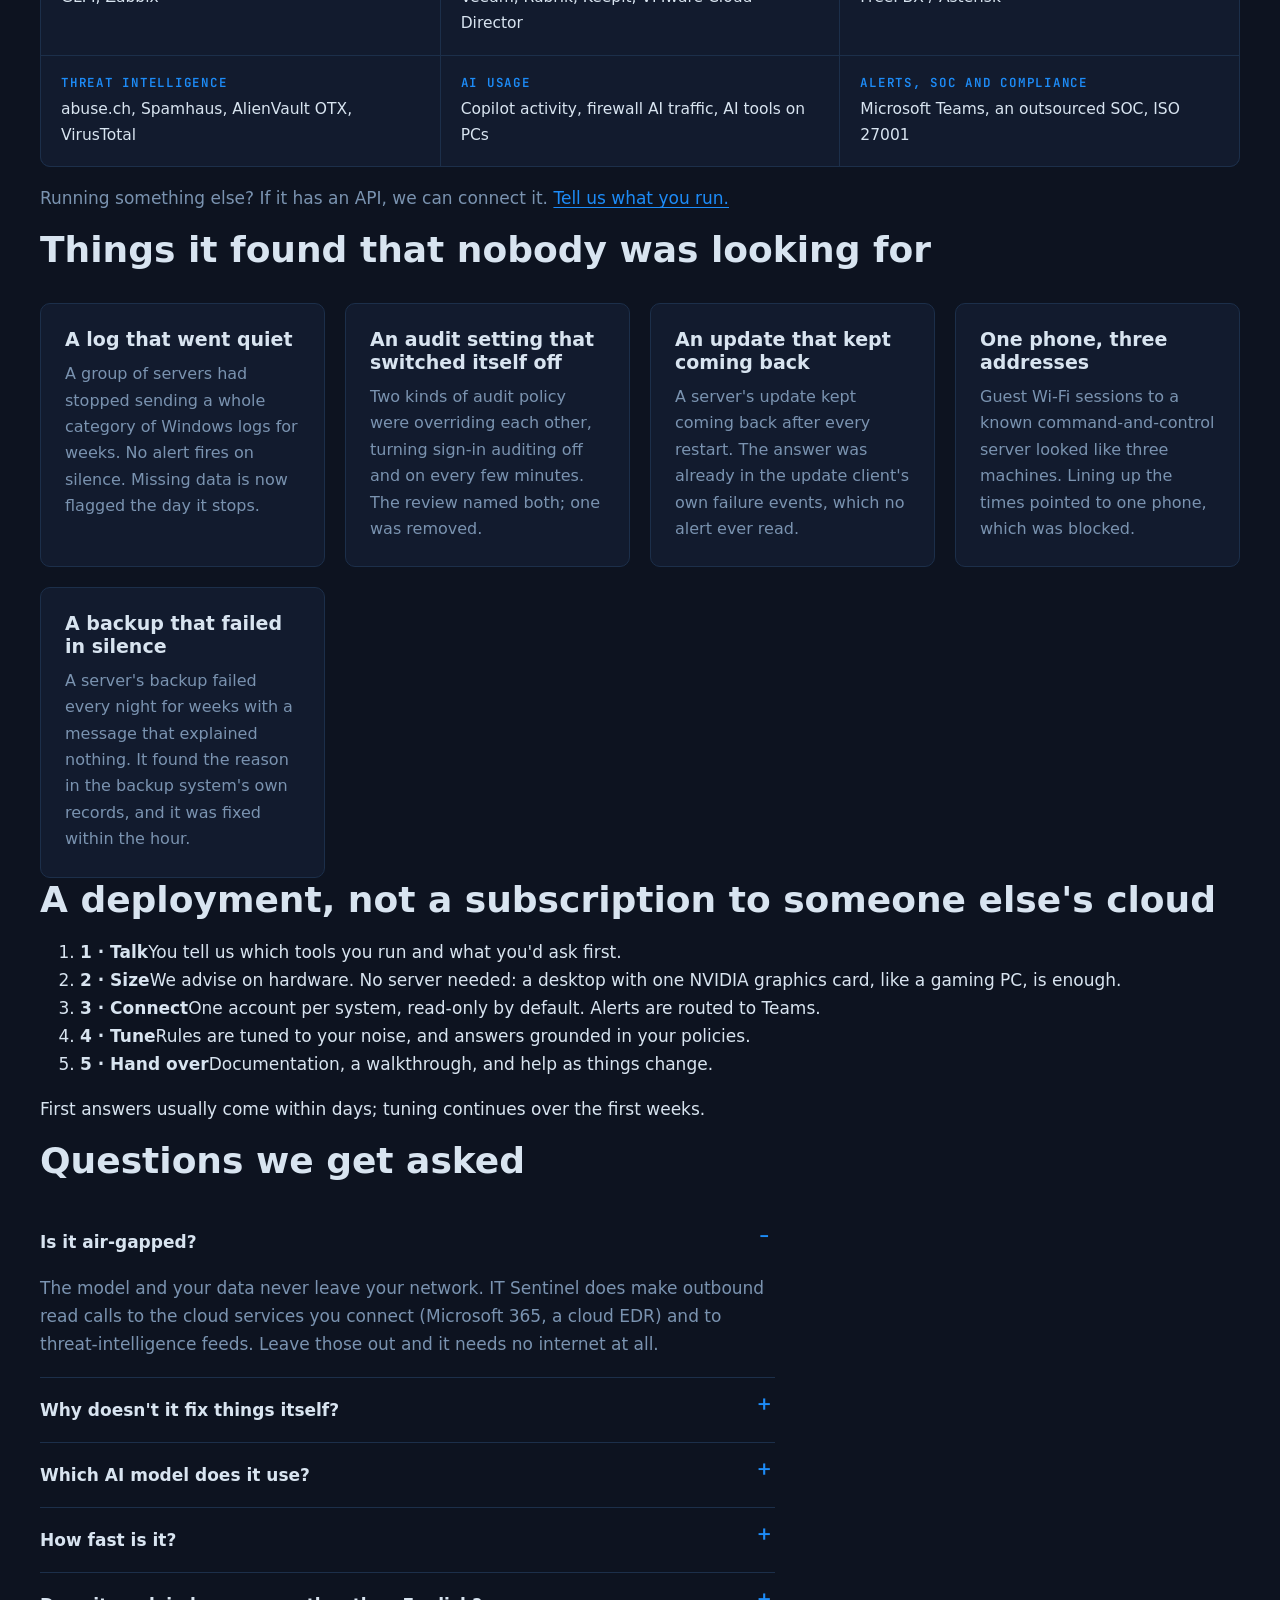
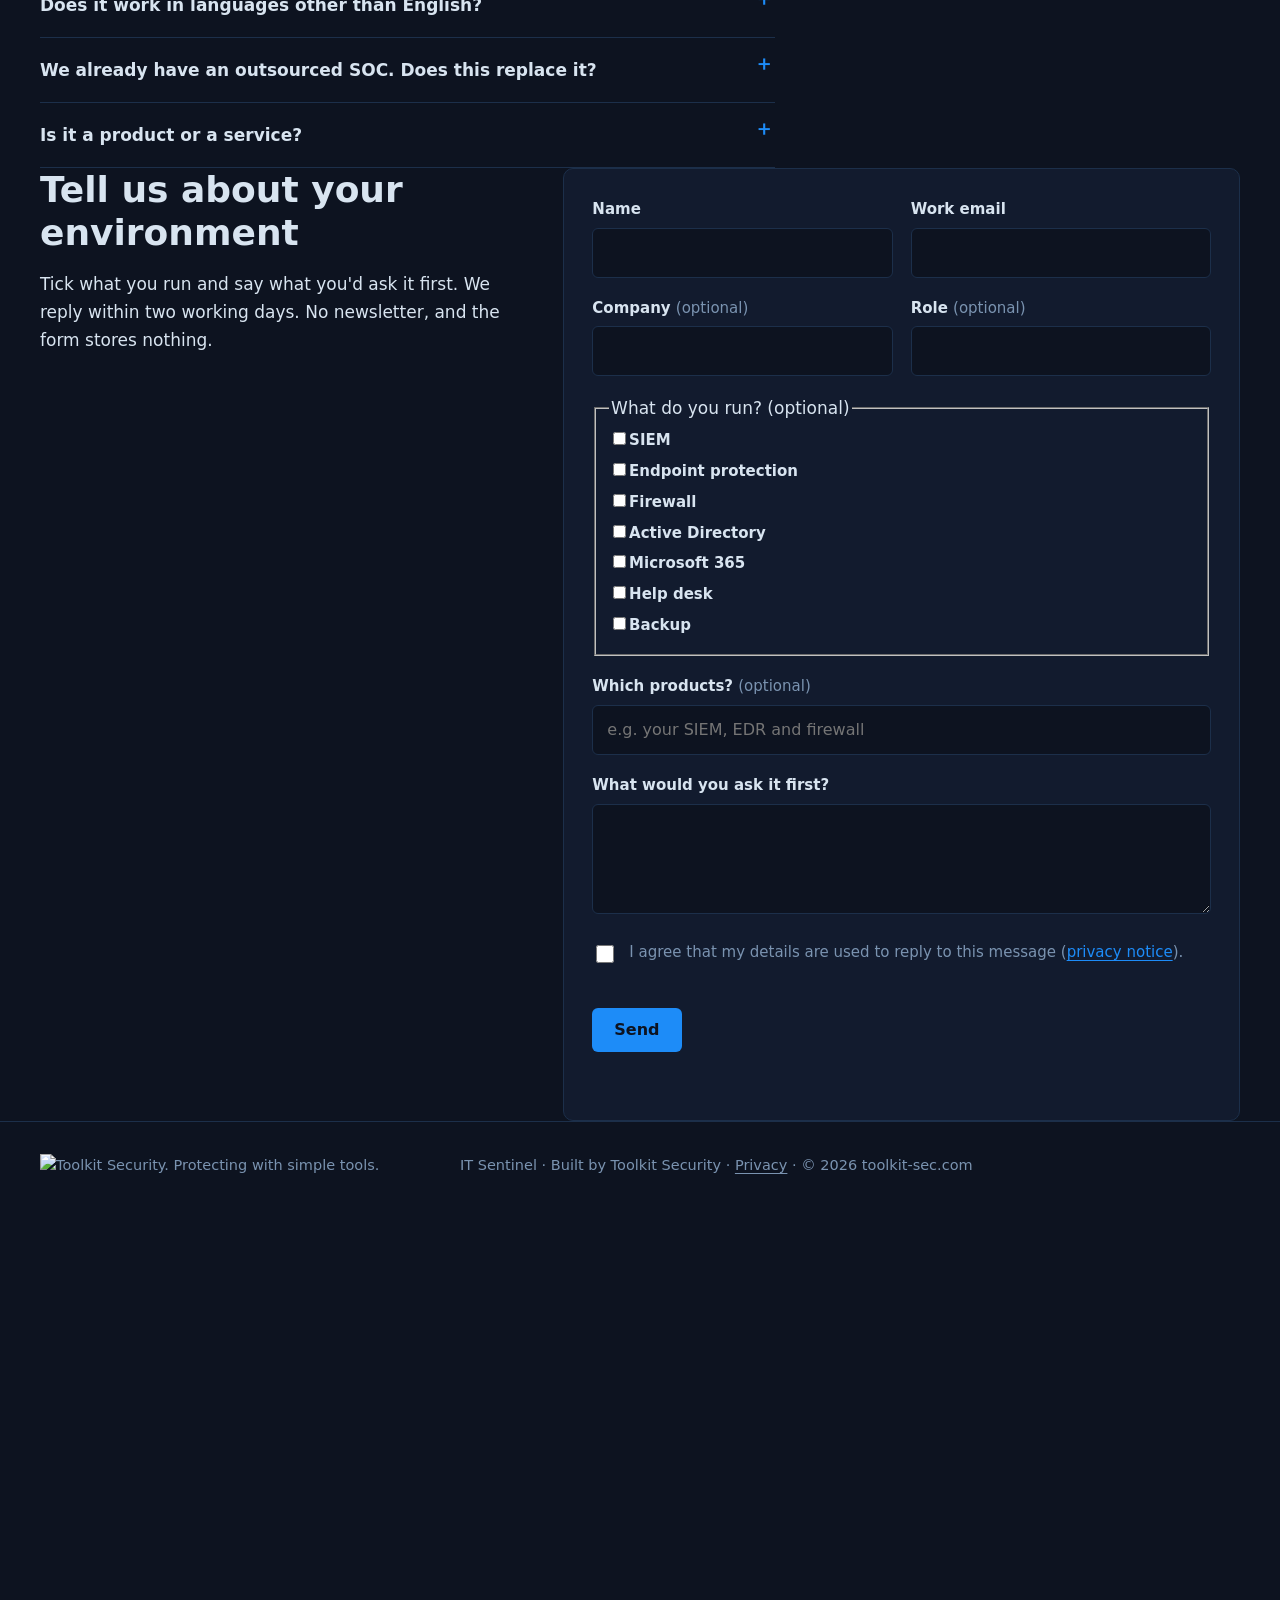
==== commit 4fbb94f6: "How it looks: new /tour/ page with a clickable demo portal (chat with sample questions, findings tha" ====
--- a/public/index.html
+++ b/public/index.html
@@ -31,6 +31,7 @@
   <div class="inner">
     <a class="brand" href="/"><img src="/assets/toolkit-security-shield.png" alt="" width="206" height="240">IT Sentinel <small>by Toolkit Security</small></a>
     <div class="head-links">
+      <a class="head-link" href="/tour/">How it looks</a>
       <a class="lang" href="/he/" hreflang="he" aria-label="עברית, Hebrew version"><svg class="globe" aria-hidden="true" viewBox="0 0 24 24" width="18" height="18" fill="none" stroke="currentColor" stroke-width="1.8" stroke-linecap="round"><circle cx="12" cy="12" r="9"/><path d="M3 12h18M12 3c2.5 2.6 3.8 5.6 3.8 9s-1.3 6.4-3.8 9M12 3C9.5 5.6 8.2 8.6 8.2 12s1.3 6.4 3.8 9"/></svg><span lang="he">עברית</span></a>
       <a class="btn-outline" href="#contact">Get in touch</a>
     </div>
@@ -123,7 +124,7 @@
     </div>
     <p class="caption">Illustration with demo data, not a live system.</p>
 
-    <p class="actions"><a class="btn" href="#contact">Tell us about your environment →</a></p>
+    <p class="actions"><a class="btn" href="#contact">Tell us about your environment →</a> <a class="btn-outline" href="/tour/">See how it looks</a></p>
     <ul class="ticks">
       <li>Runs on your hardware</li>
       <li>Changes nothing on its own</li>
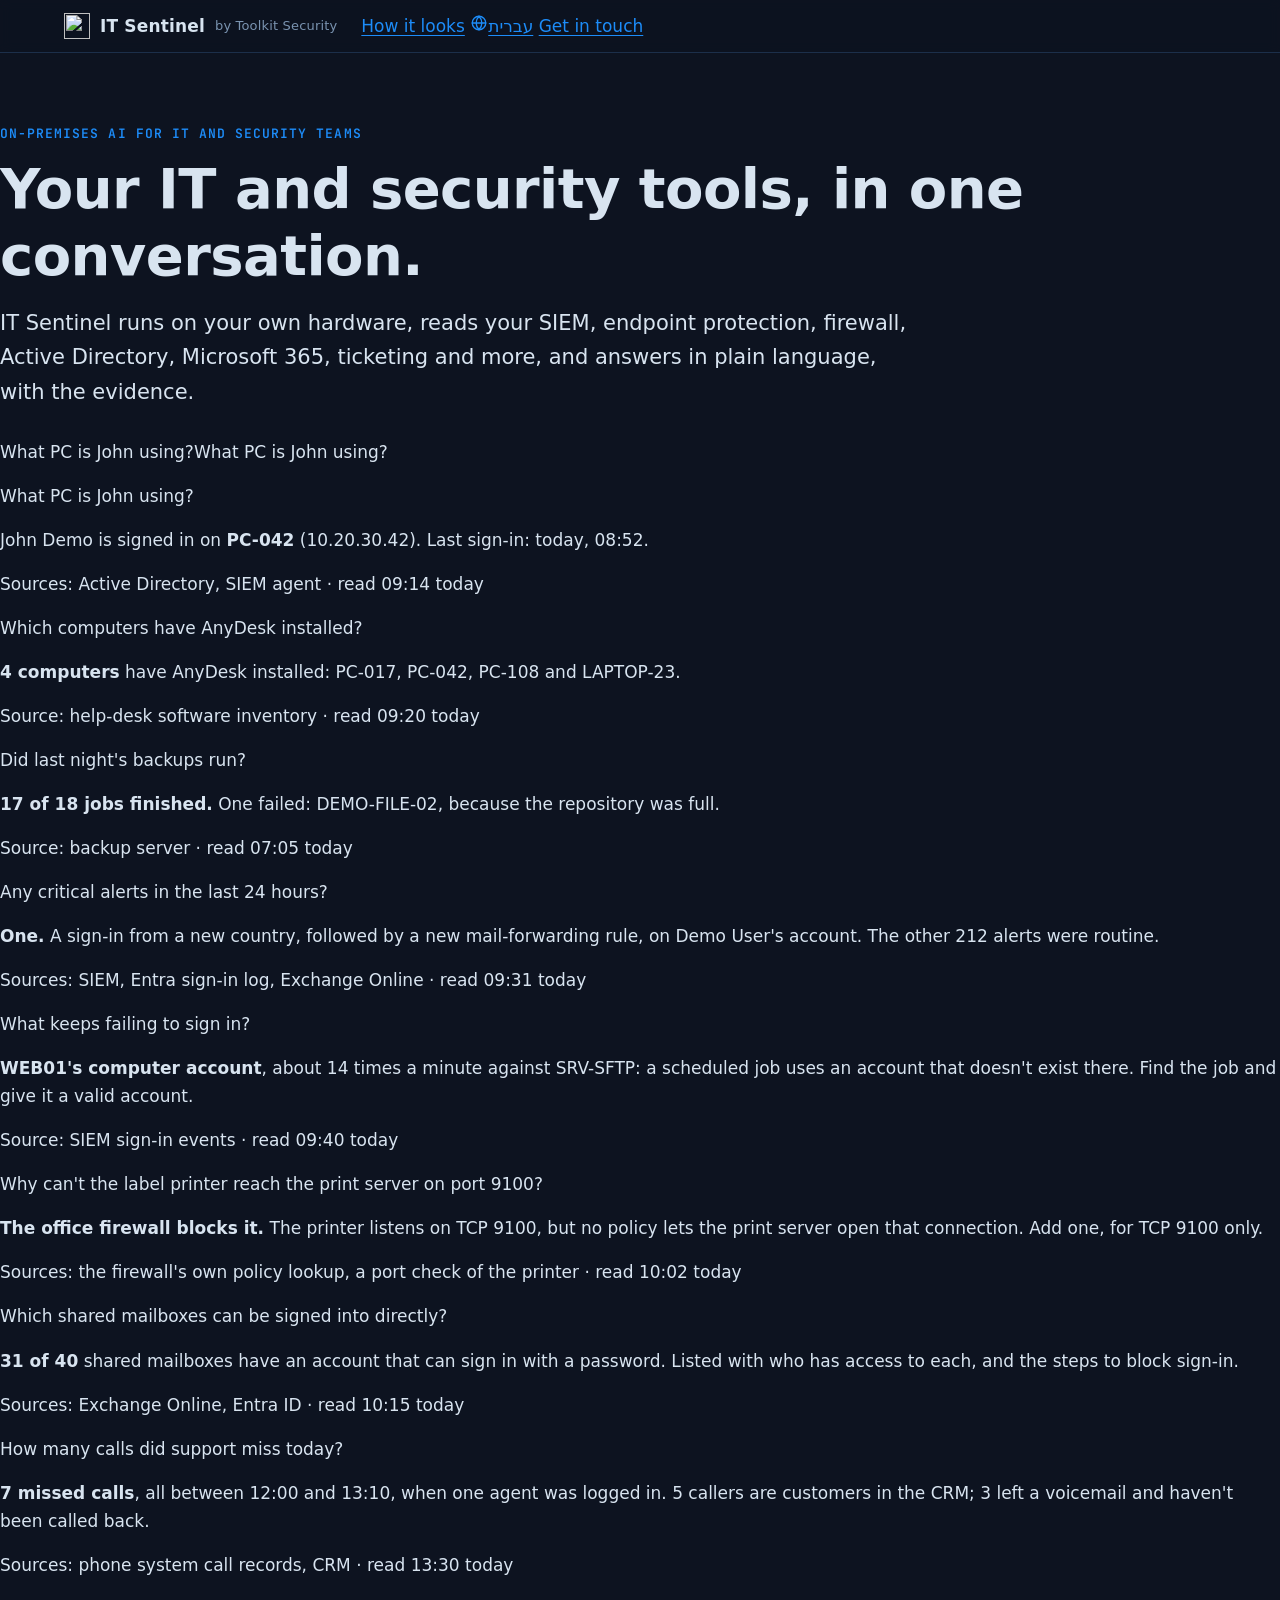
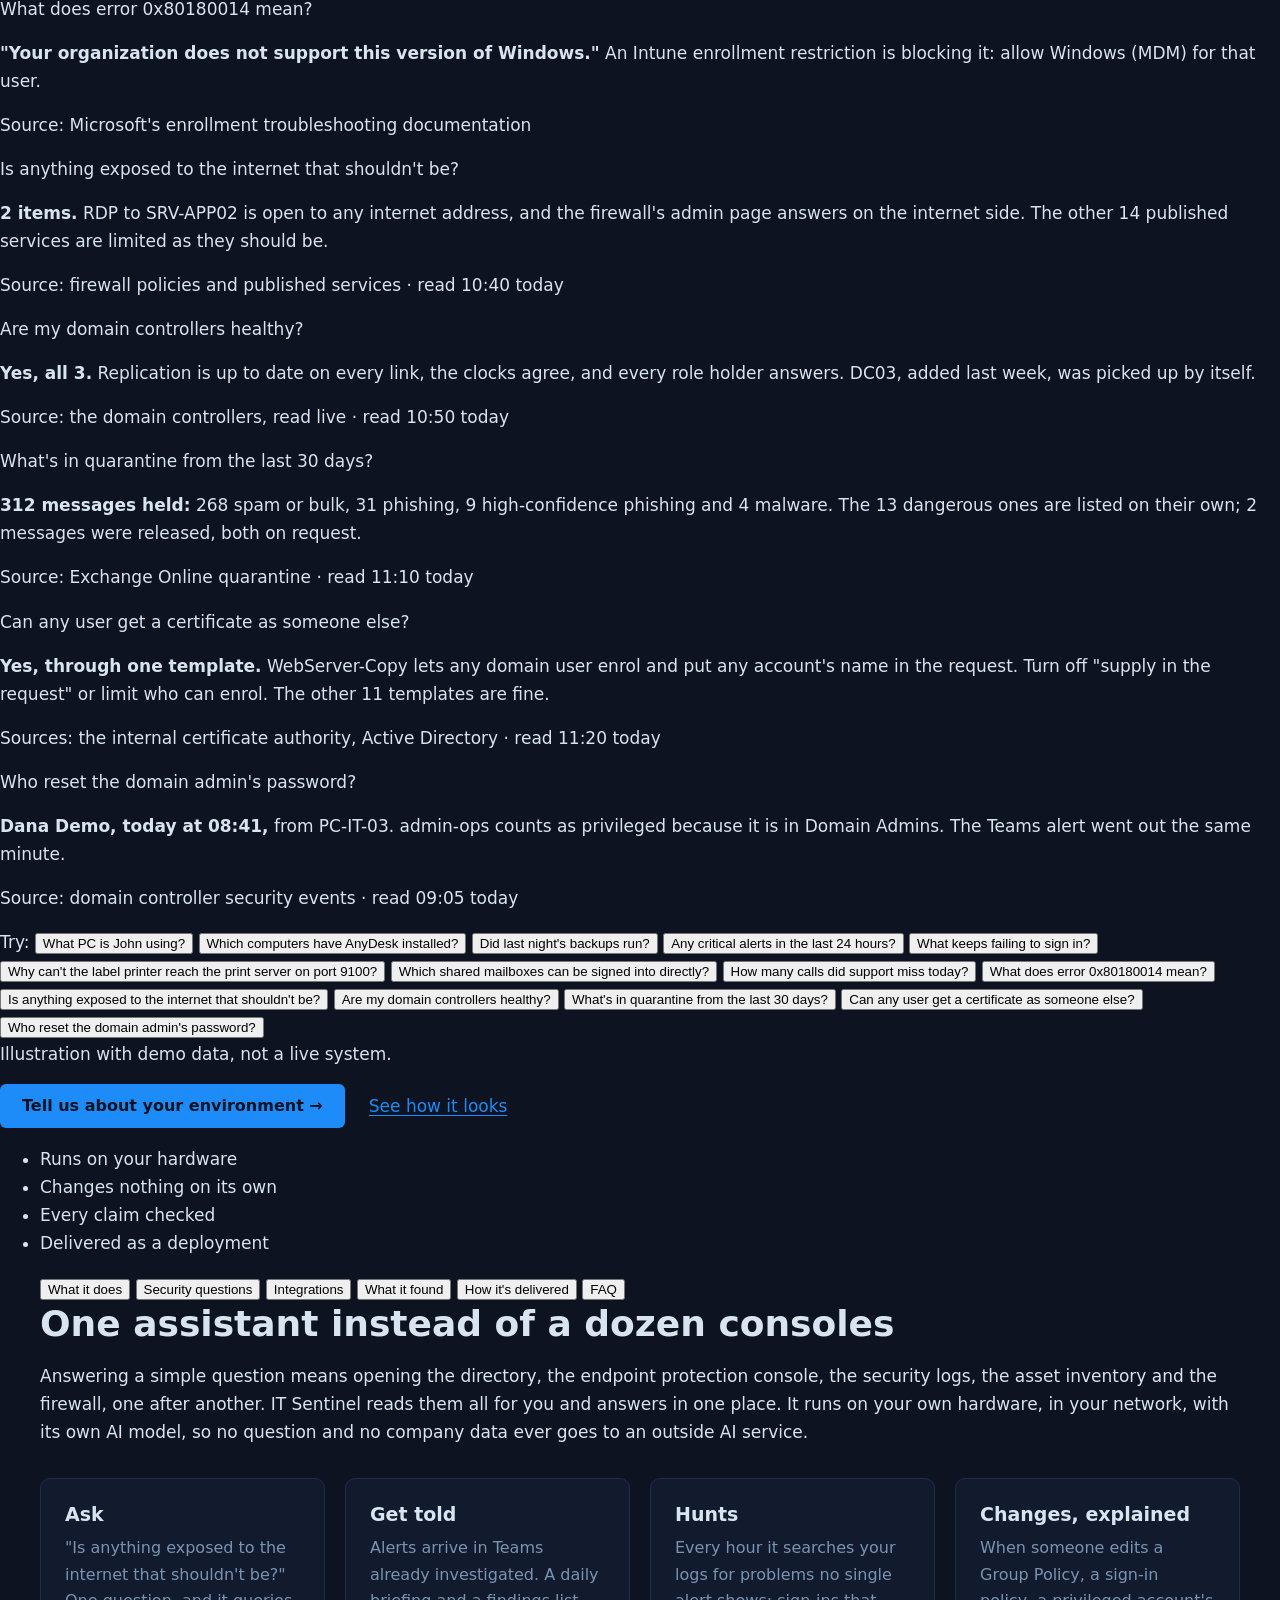
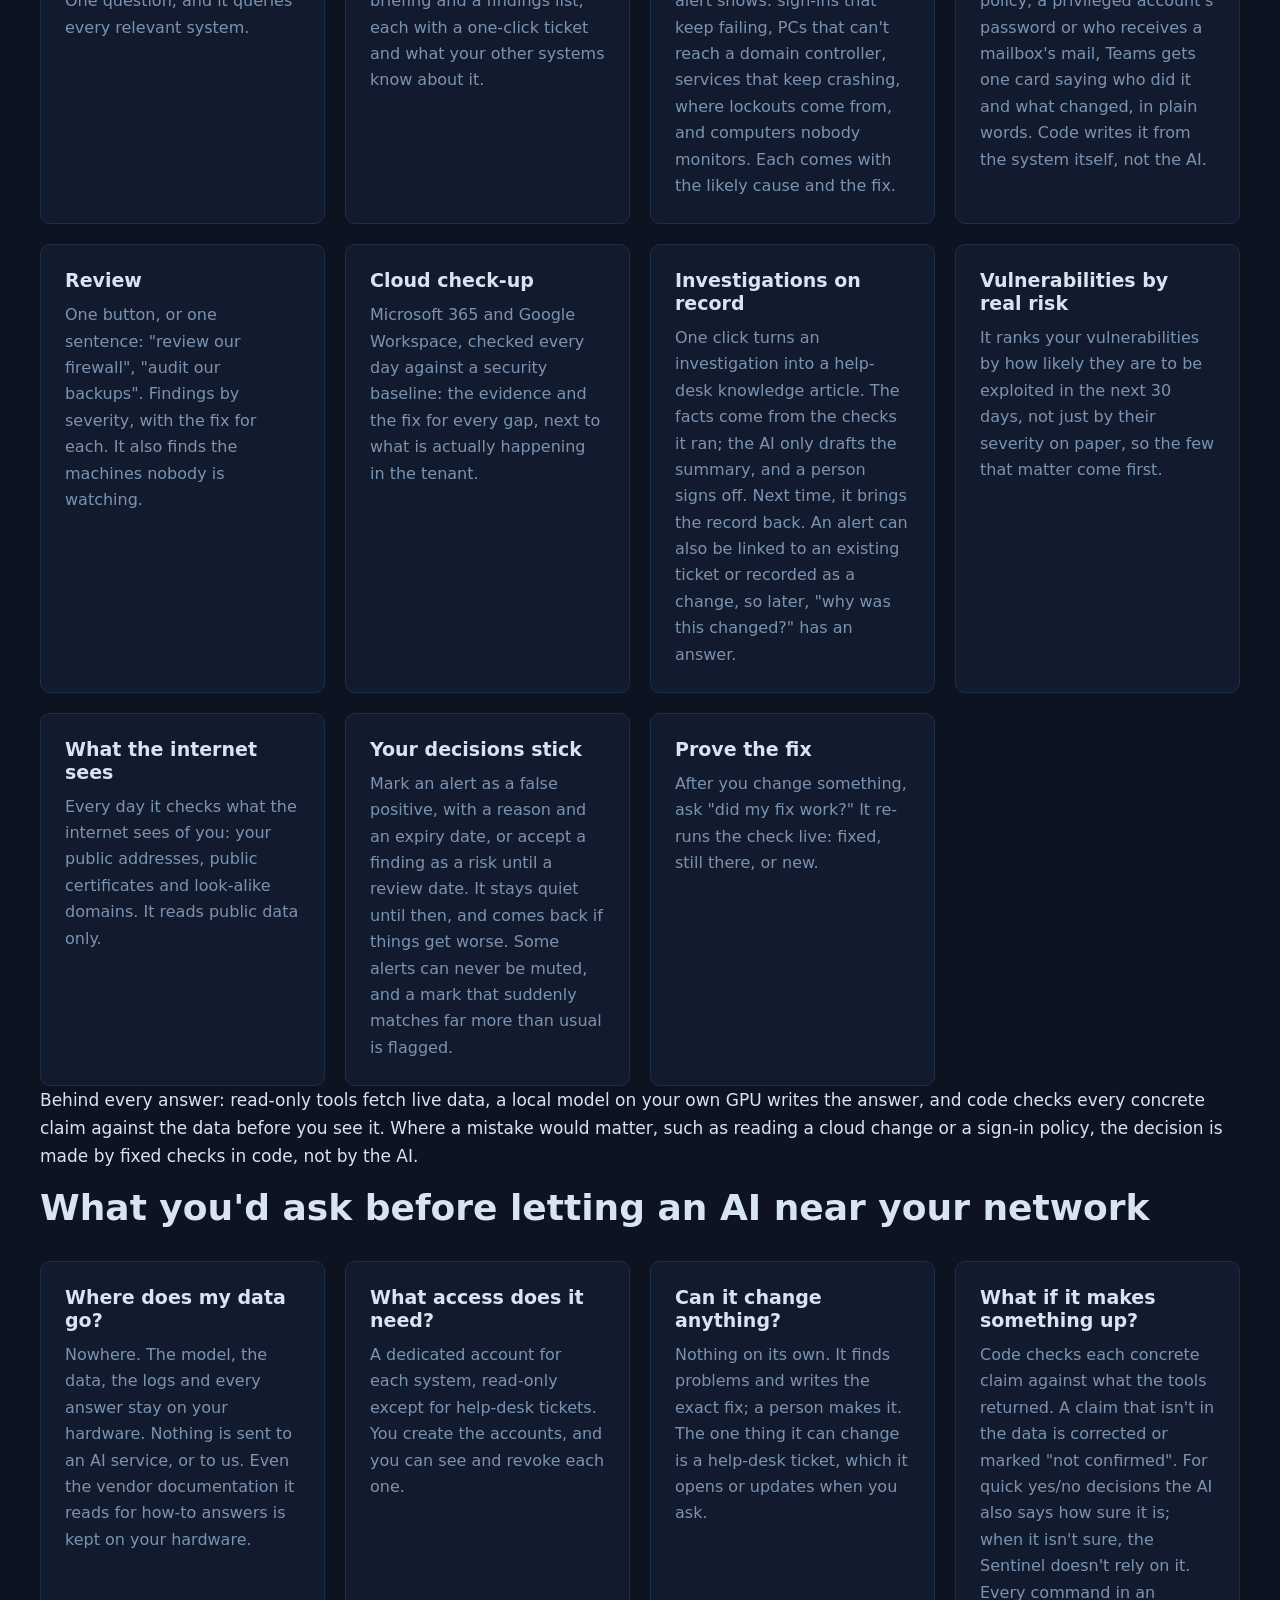
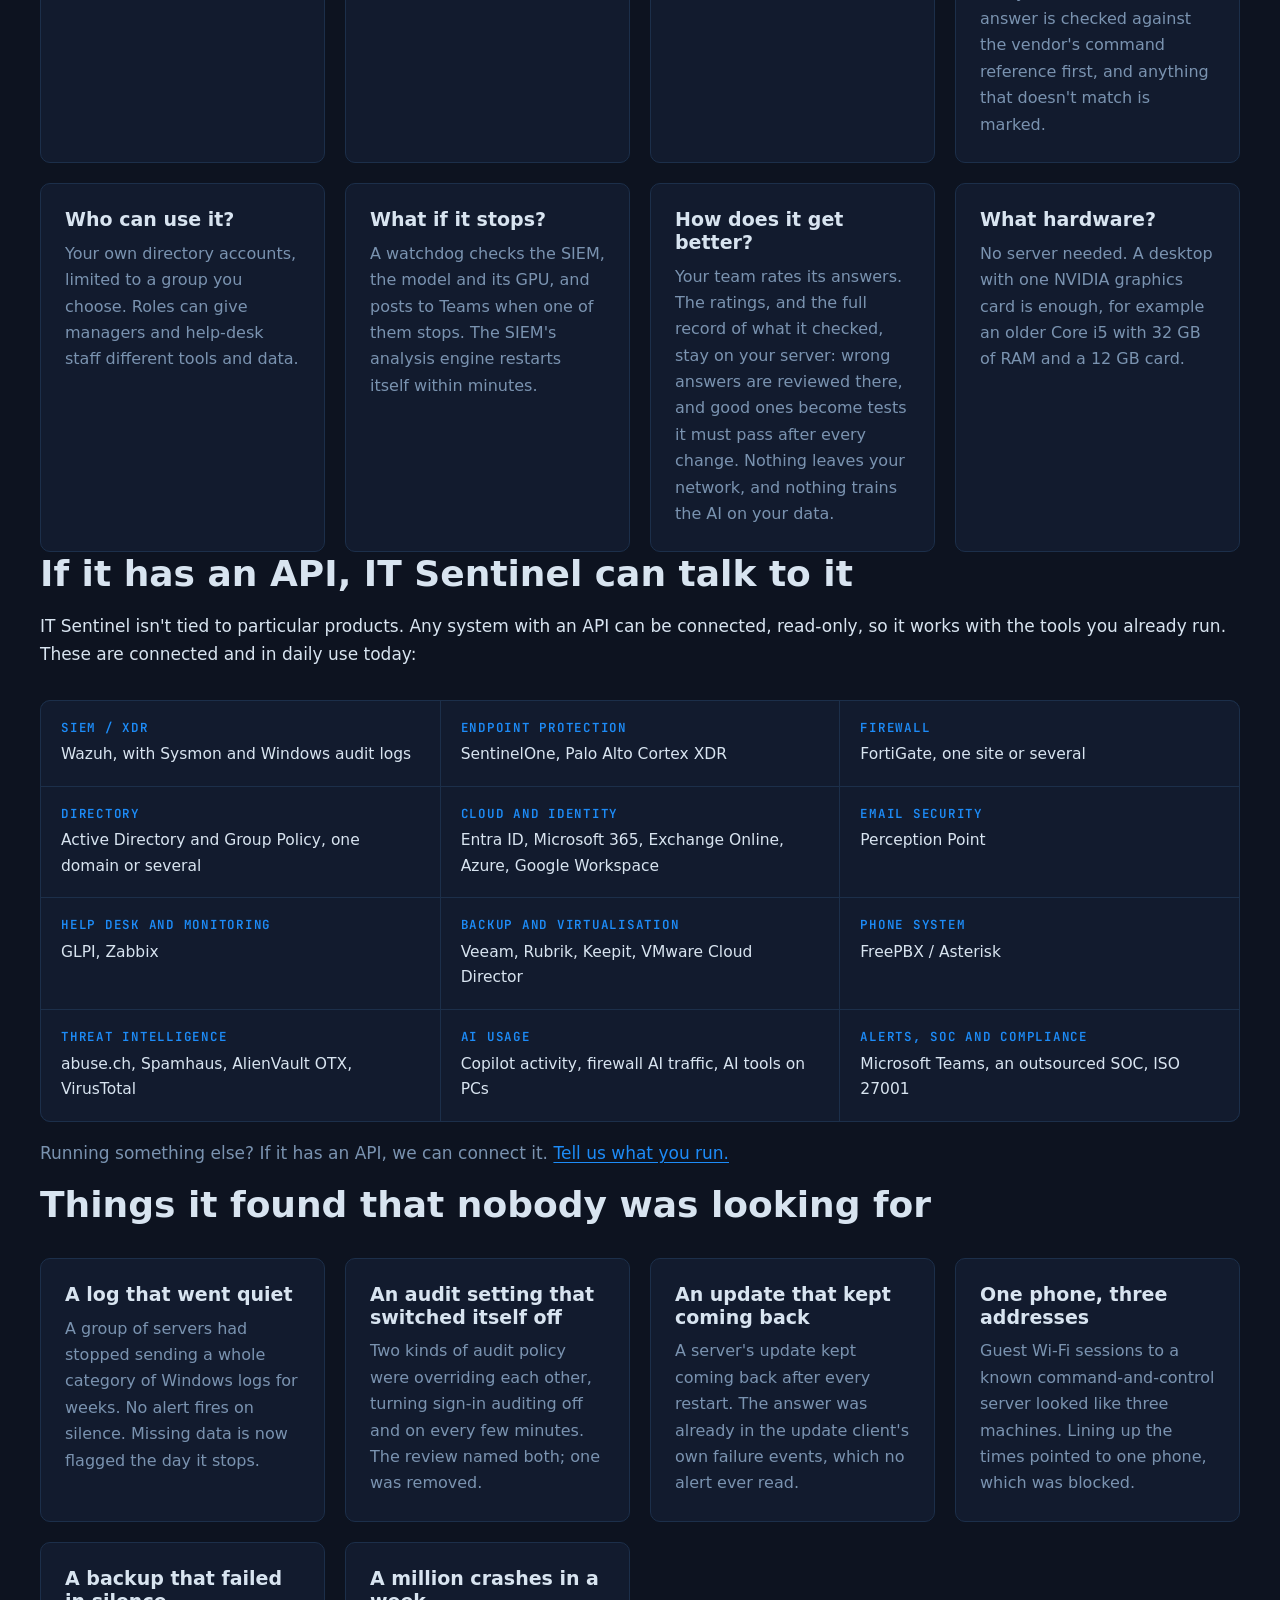
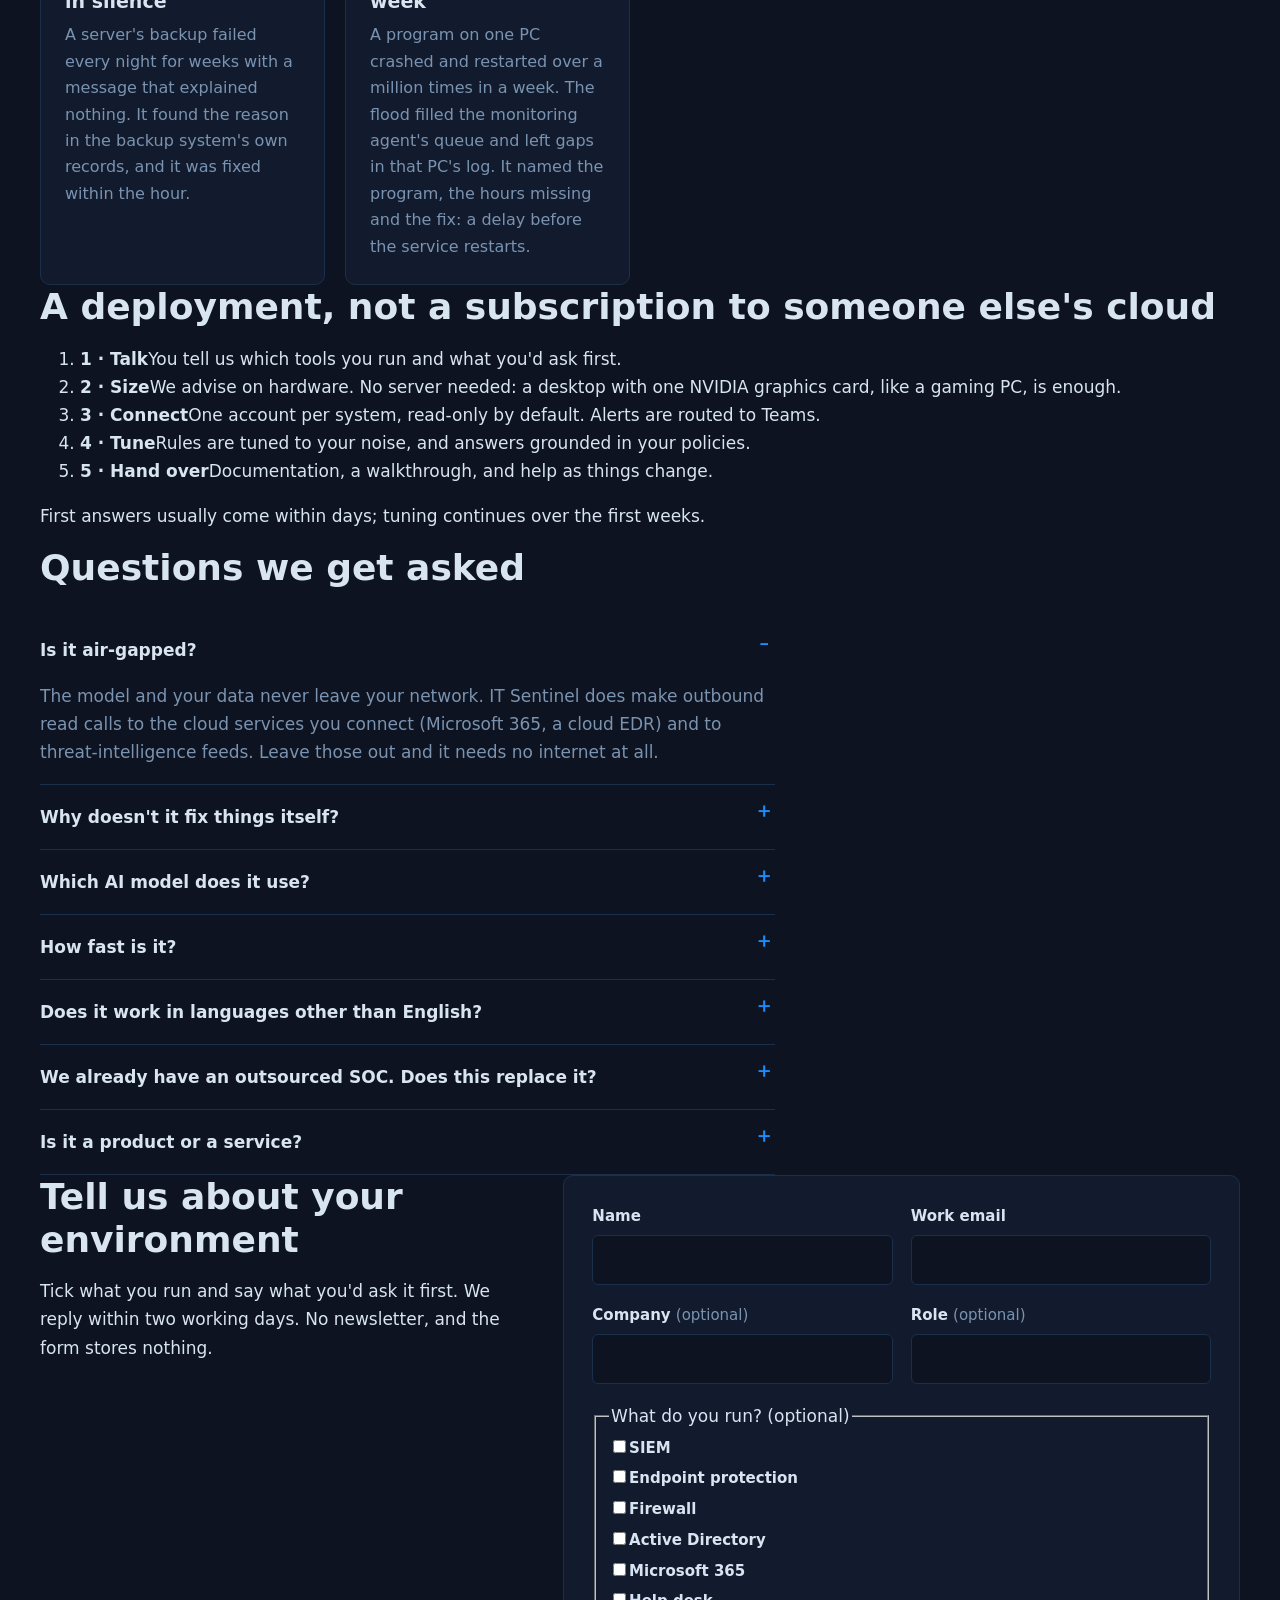
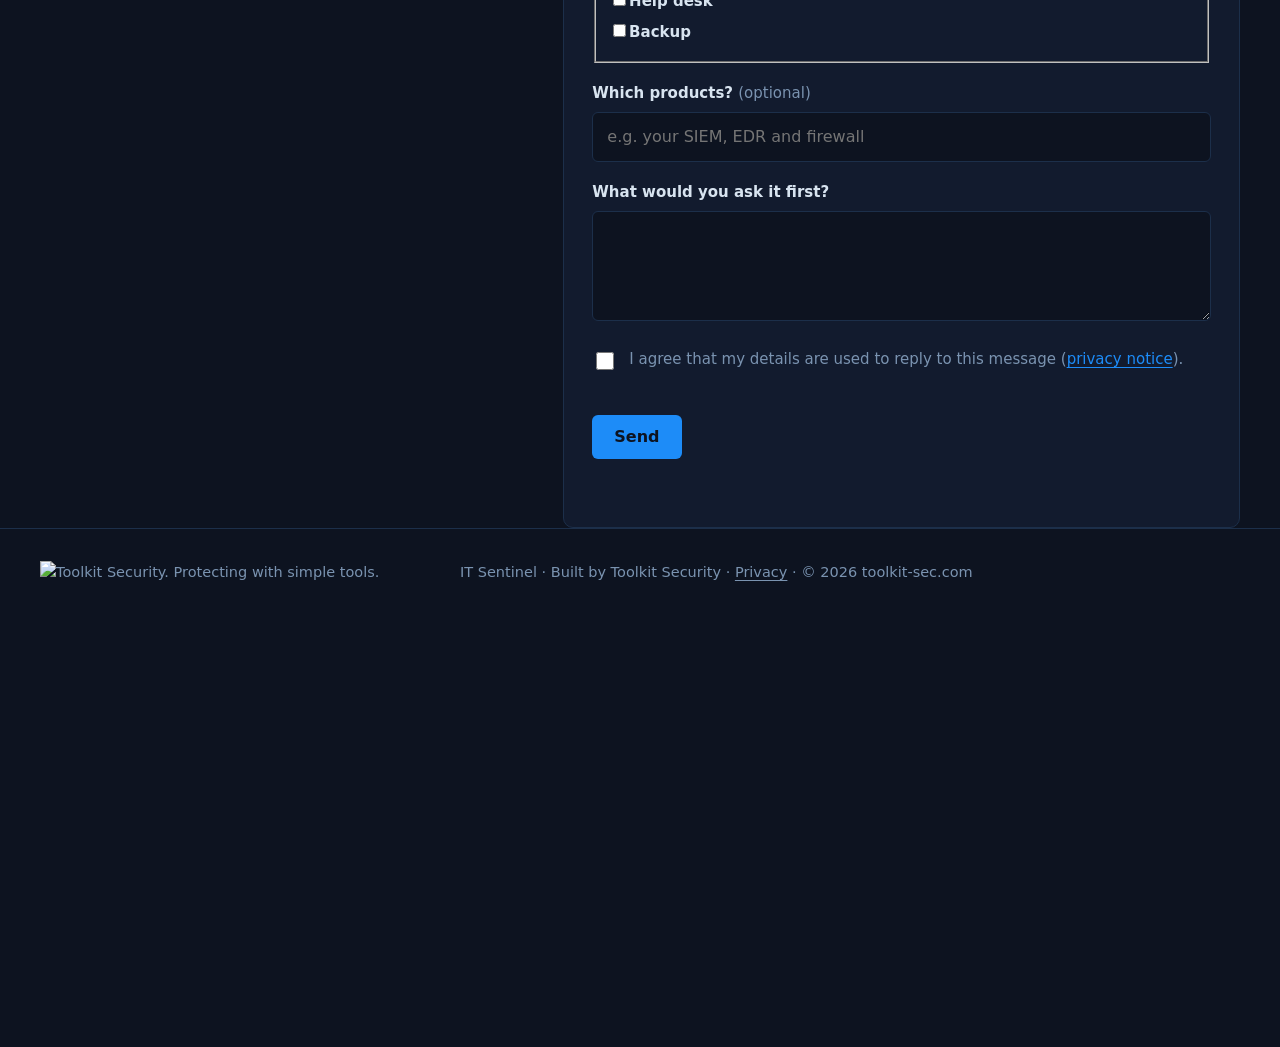
==== commit 16e8cebd: "Home (EN + HE): Hunts, Changes explained and Your decisions stick cards; three new sample questions " ====
--- a/public/index.html
+++ b/public/index.html
@@ -21,8 +21,8 @@
   <link rel="preconnect" href="https://fonts.googleapis.com">
   <link rel="preconnect" href="https://fonts.gstatic.com" crossorigin>
   <link rel="stylesheet" href="https://fonts.googleapis.com/css2?family=Heebo:wght@600&family=JetBrains+Mono:wght@400;500;600&family=Space+Grotesk:wght@400;500;600;700&display=swap">
-  <link rel="stylesheet" href="/assets/css/site.css">
-  <script src="/assets/js/site.js" defer></script>
+  <link rel="stylesheet" href="/assets/css/site.css?v=20261112c">
+  <script src="/assets/js/site.js?v=20261112c" defer></script>
 </head>
 <body>
 <a class="skip" href="#main">Skip to content</a>
@@ -106,6 +106,21 @@
         <p class="ask-label">Are my domain controllers healthy?</p>
         <p><strong>Yes, all 3.</strong> Replication is up to date on every link, the clocks agree, and every role holder answers. DC03, added last week, was picked up by itself.</p>
         <p class="sources">Source: the domain controllers, read live · read 10:50 today</p>
+      </div>
+      <div class="ask-a" data-q="quarantine" data-reading="Reading the Exchange Online quarantine…">
+        <p class="ask-label">What's in quarantine from the last 30 days?</p>
+        <p><strong>312 messages held:</strong> 268 spam or bulk, 31 phishing, 9 high-confidence phishing and 4 malware. The 13 dangerous ones are listed on their own; 2 messages were released, both on request.</p>
+        <p class="sources">Source: Exchange Online quarantine · read 11:10 today</p>
+      </div>
+      <div class="ask-a" data-q="cert" data-reading="Reading the internal certificate authority…">
+        <p class="ask-label">Can any user get a certificate as someone else?</p>
+        <p><strong>Yes, through one template.</strong> WebServer-Copy lets any domain user enrol and put any account's name in the request. Turn off "supply in the request" or limit who can enrol. The other 11 templates are fine.</p>
+        <p class="sources">Sources: the internal certificate authority, Active Directory · read 11:20 today</p>
+      </div>
+      <div class="ask-a" data-q="reset" data-reading="Reading the domain controllers' security events…">
+        <p class="ask-label">Who reset the domain admin's password?</p>
+        <p><strong>Dana Demo, today at 08:41,</strong> from PC-IT-03. admin-ops counts as privileged because it is in Domain Admins. The Teams alert went out the same minute.</p>
+        <p class="sources">Source: domain controller security events · read 09:05 today</p>
       </div>
       <div class="ask-try">
         <span>Try:</span>
@@ -120,6 +135,9 @@
         <button type="button" data-q="error" aria-pressed="false">What does error 0x80180014 mean?</button>
         <button type="button" data-q="exposed" aria-pressed="false">Is anything exposed to the internet that shouldn't be?</button>
         <button type="button" data-q="dc" aria-pressed="false">Are my domain controllers healthy?</button>
+        <button type="button" data-q="quarantine" aria-pressed="false">What's in quarantine from the last 30 days?</button>
+        <button type="button" data-q="cert" aria-pressed="false">Can any user get a certificate as someone else?</button>
+        <button type="button" data-q="reset" aria-pressed="false">Who reset the domain admin's password?</button>
       </div>
     </div>
     <p class="caption">Illustration with demo data, not a live system.</p>
@@ -158,6 +176,10 @@
           <article class="card"><h3>Get told</h3>
             <p>Alerts arrive in Teams already investigated. A daily briefing and a findings list, each with a
               one-click ticket and what your other systems know about it.</p></article>
+          <article class="card"><h3>Hunts</h3>
+            <p>Every hour it searches your logs for problems no single alert shows: sign-ins that keep failing, PCs that can't reach a domain controller, services that keep crashing, where lockouts come from, and computers nobody monitors. Each comes with the likely cause and the fix.</p></article>
+          <article class="card"><h3>Changes, explained</h3>
+            <p>When someone edits a Group Policy, a sign-in policy, a privileged account's password or who receives a mailbox's mail, Teams gets one card saying who did it and what changed, in plain words. Code writes it from the system itself, not the AI.</p></article>
           <article class="card"><h3>Review</h3>
             <p>One button, or one sentence: "review our firewall", "audit our backups". Findings by severity,
               with the fix for each. It also finds the machines nobody is watching.</p></article>
@@ -172,6 +194,8 @@
             <p>It ranks your vulnerabilities by how likely they are to be exploited in the next 30 days, not just by their severity on paper, so the few that matter come first.</p></article>
           <article class="card"><h3>What the internet sees</h3>
             <p>Every day it checks what the internet sees of you: your public addresses, public certificates and look-alike domains. It reads public data only.</p></article>
+          <article class="card"><h3>Your decisions stick</h3>
+            <p>Mark an alert as a false positive, with a reason and an expiry date, or accept a finding as a risk until a review date. It stays quiet until then, and comes back if things get worse. Some alerts can never be muted, and a mark that suddenly matches far more than usual is flagged.</p></article>
           <article class="card"><h3>Prove the fix</h3>
             <p>After you change something, ask "did my fix work?" It re-runs the check live: fixed, still
               there, or new.</p></article>
@@ -249,6 +273,8 @@
               up the times pointed to one phone, which was blocked.</p></article>
           <article class="card"><h3>A backup that failed in silence</h3>
             <p>A server's backup failed every night for weeks with a message that explained nothing. It found the reason in the backup system's own records, and it was fixed within the hour.</p></article>
+          <article class="card"><h3>A million crashes in a week</h3>
+            <p>A program on one PC crashed and restarted over a million times in a week. The flood filled the monitoring agent's queue and left gaps in that PC's log. It named the program, the hours missing and the fix: a delay before the service restarts.</p></article>
         </div>
       </div>
 
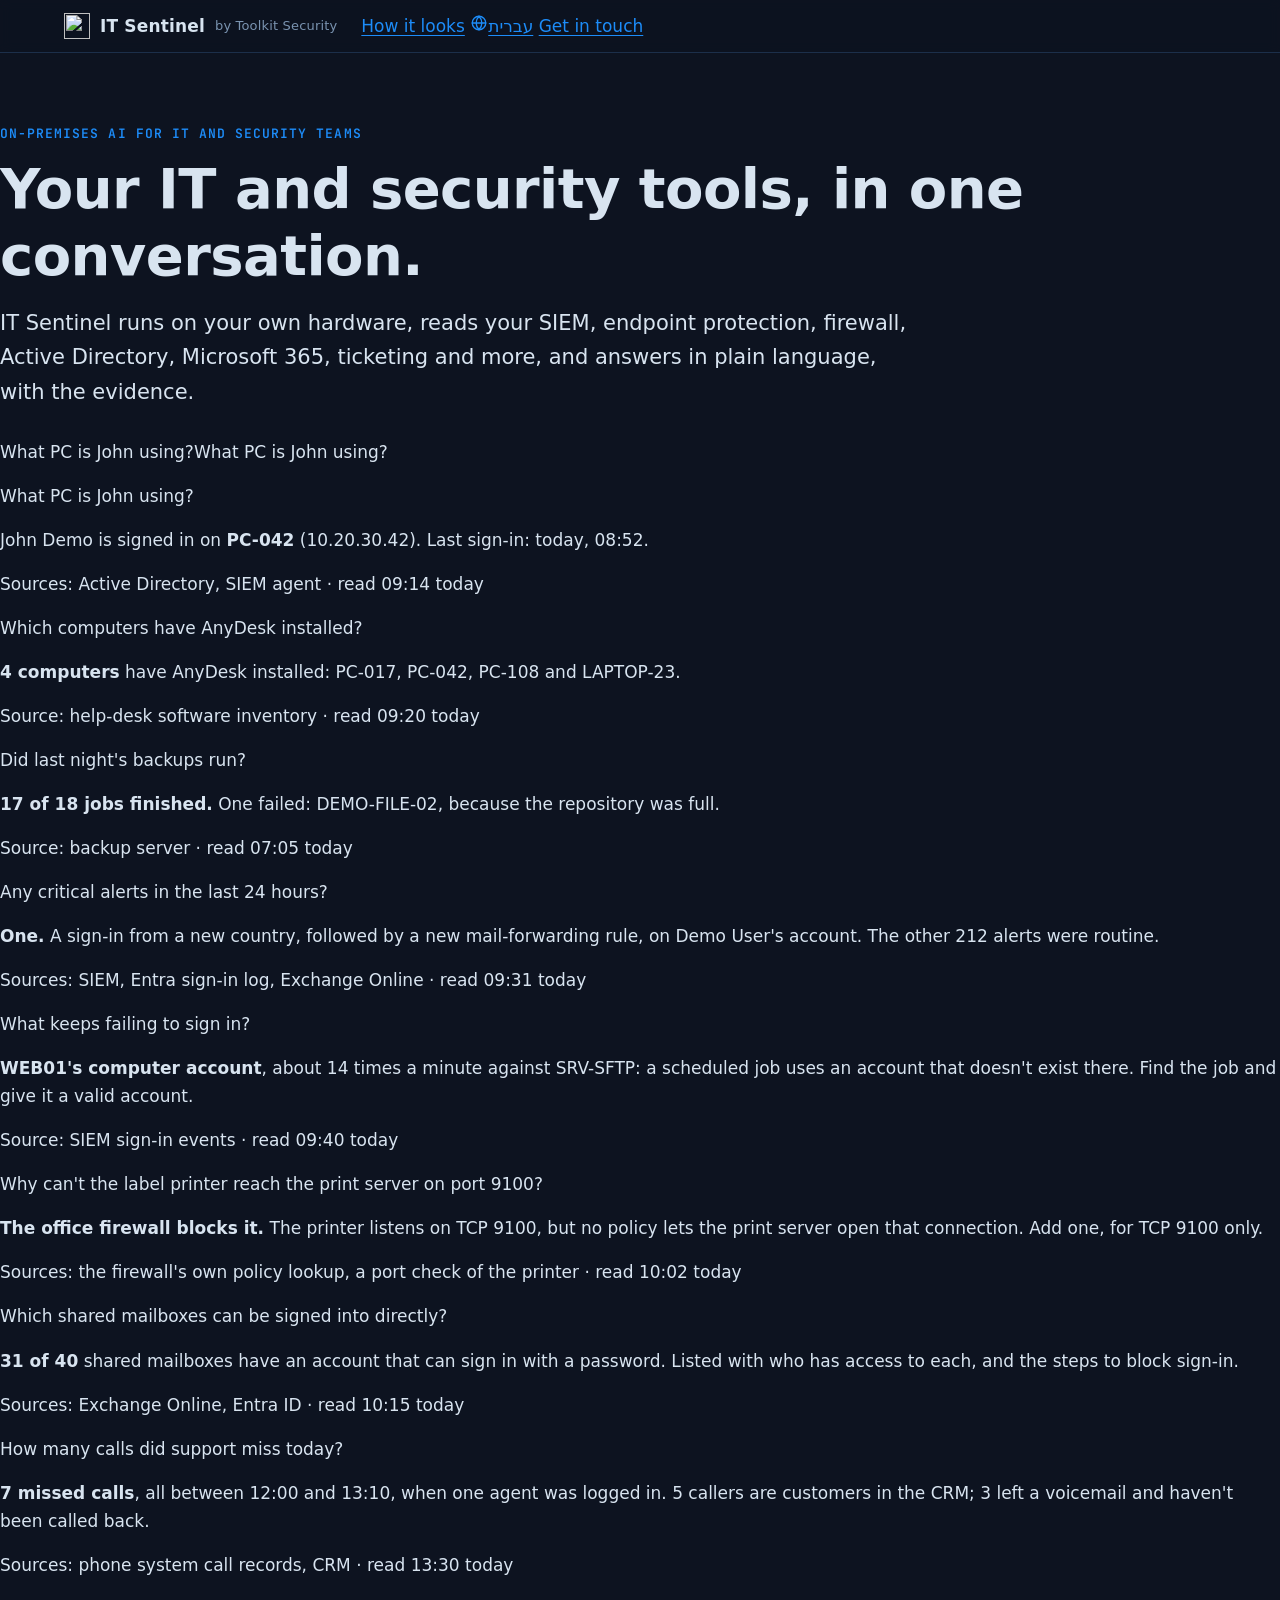
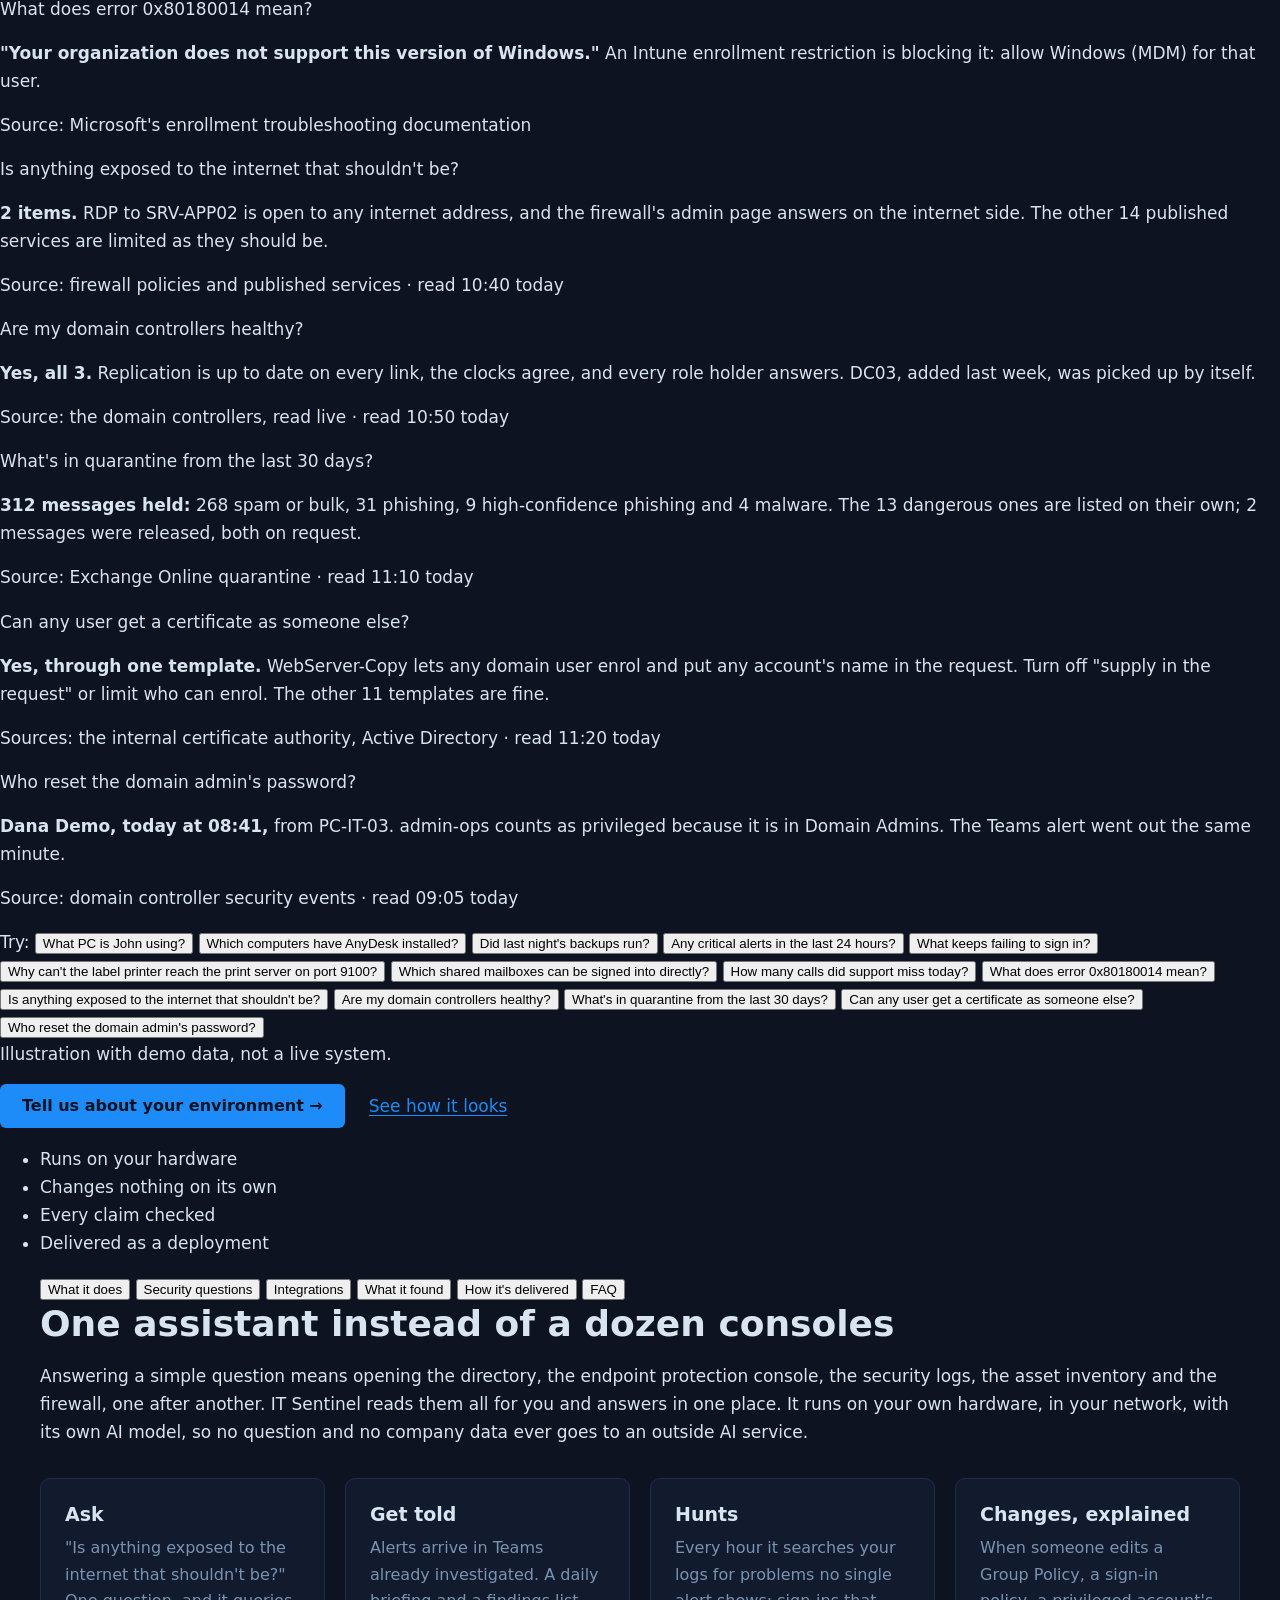
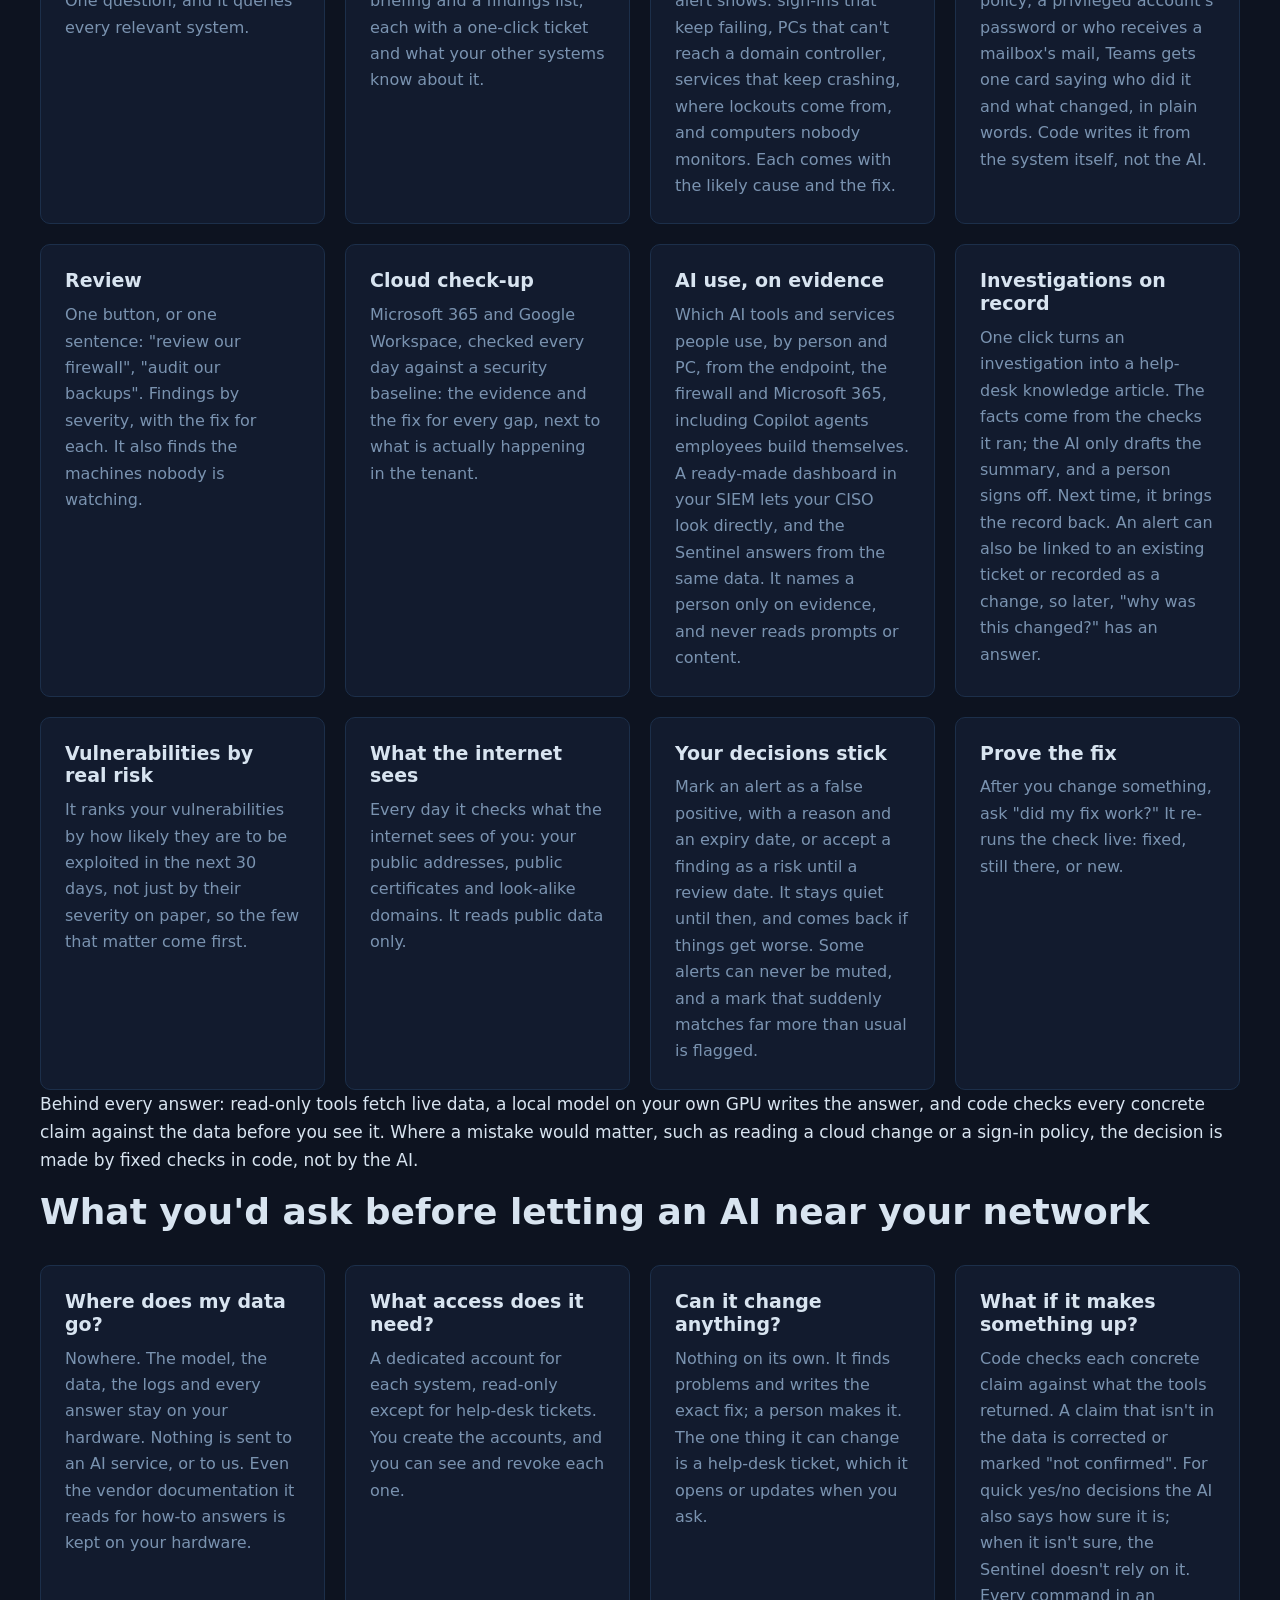
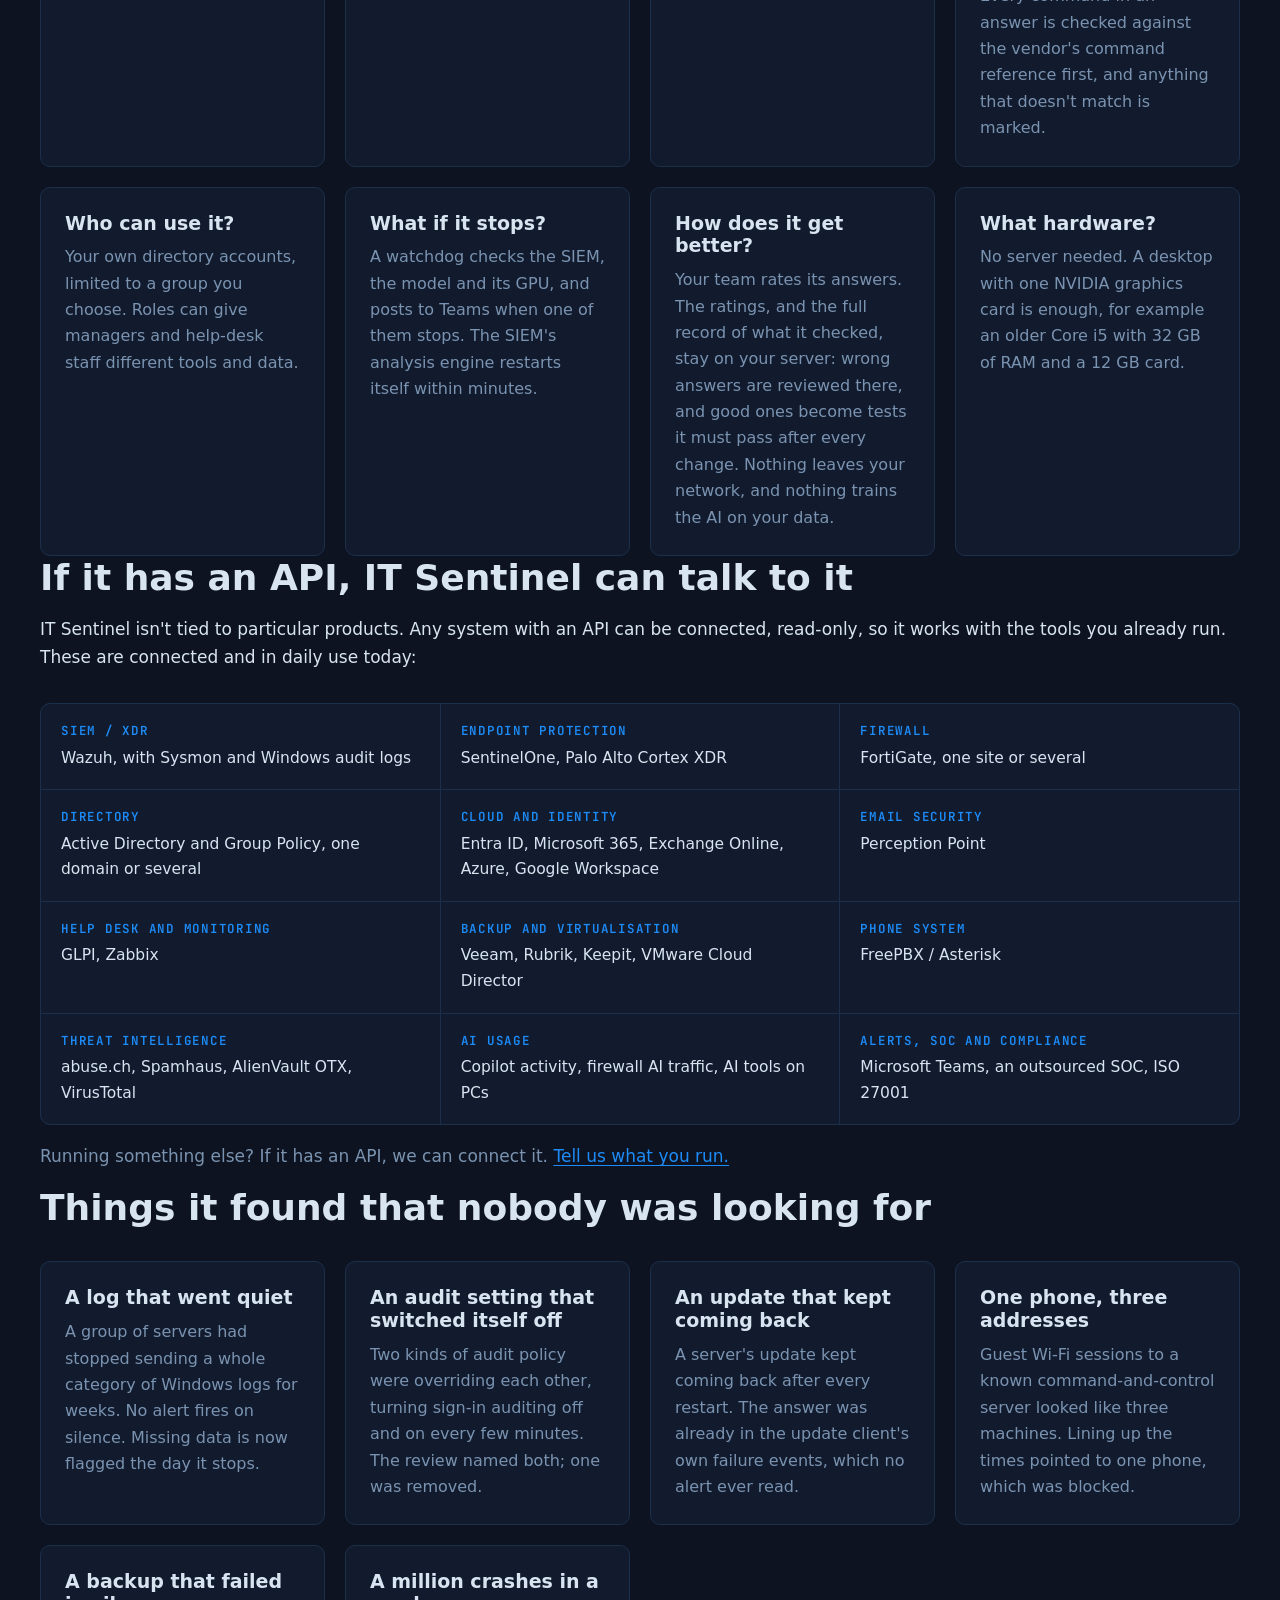
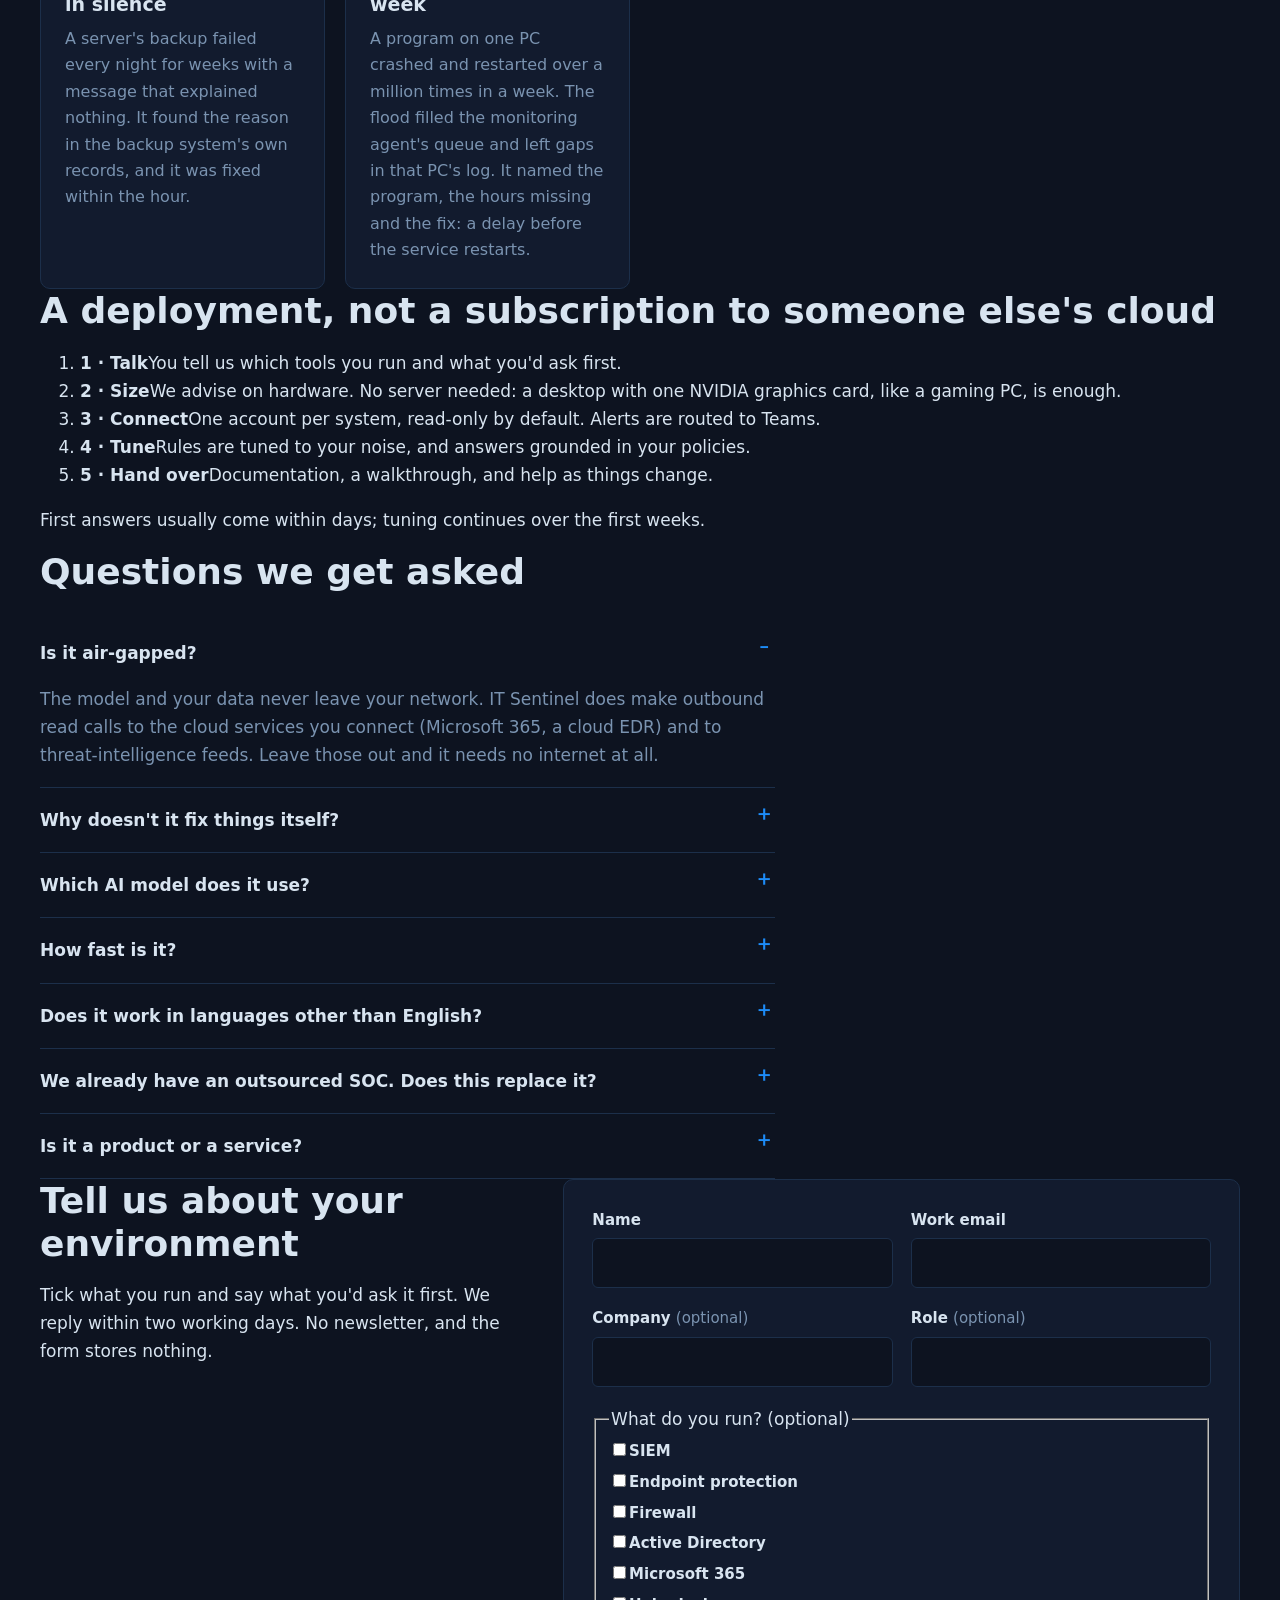
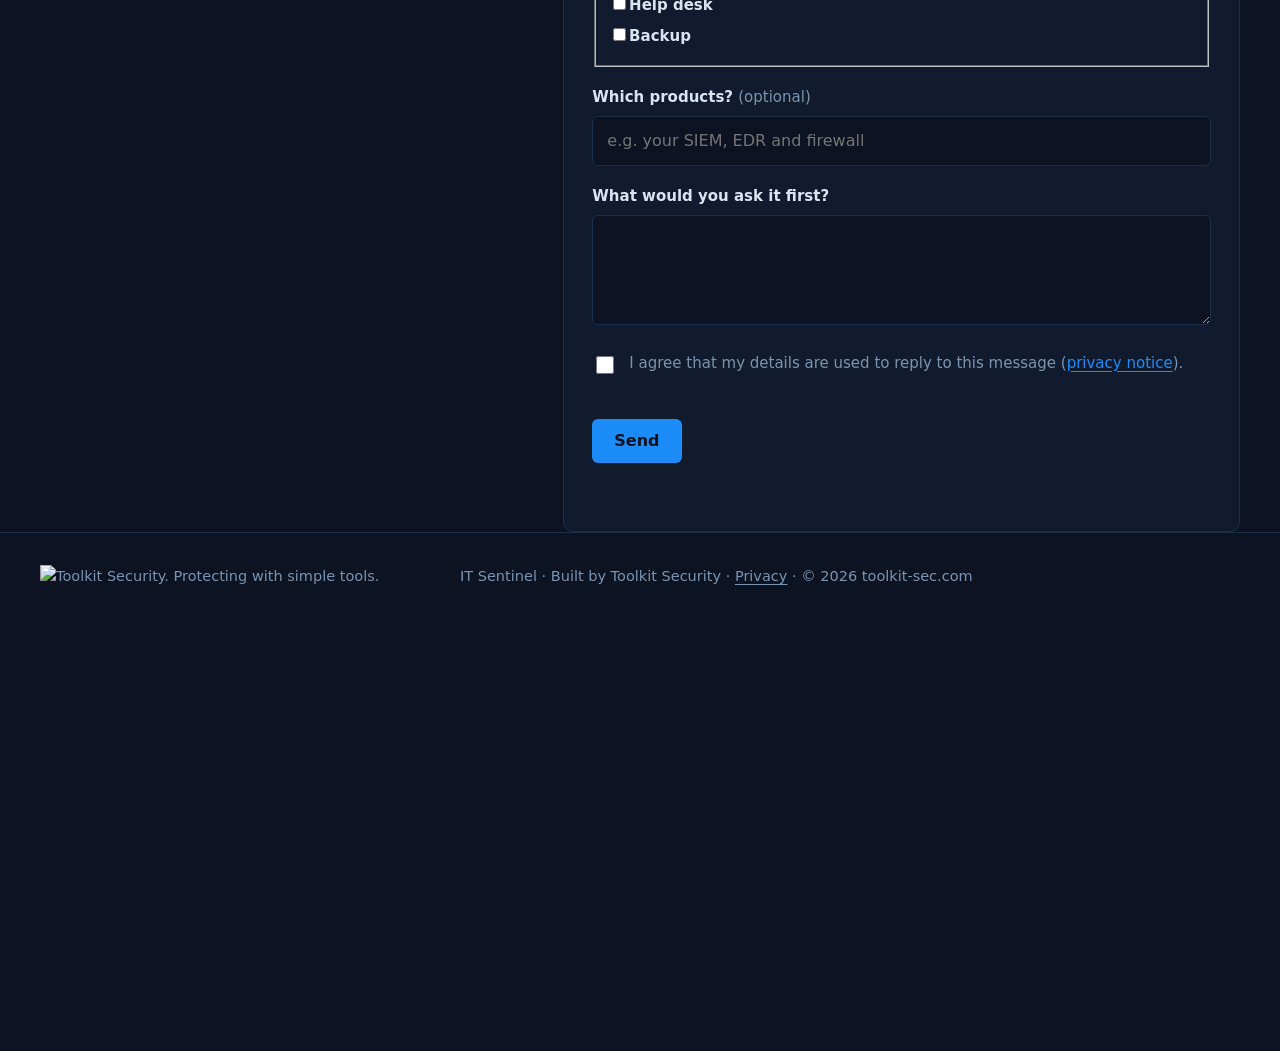
==== commit 4e480891: "Home (EN + HE): 'AI use, on evidence' card (the AI usage dashboard in the SIEM at both sites, which " ====
--- a/public/index.html
+++ b/public/index.html
@@ -186,6 +186,8 @@
           <article class="card"><h3>Cloud check-up</h3>
             <p>Microsoft 365 and Google Workspace, checked every day against a security baseline: the evidence and
               the fix for every gap, next to what is actually happening in the tenant.</p></article>
+          <article class="card"><h3>AI use, on evidence</h3>
+            <p>Which AI tools and services people use, by person and PC, from the endpoint, the firewall and Microsoft 365, including Copilot agents employees build themselves. A ready-made dashboard in your SIEM lets your CISO look directly, and the Sentinel answers from the same data. It names a person only on evidence, and never reads prompts or content.</p></article>
           <article class="card"><h3>Investigations on record</h3>
             <p>One click turns an investigation into a help-desk knowledge article. The facts come from the checks
               it ran; the AI only drafts the summary, and a person signs off. Next time, it brings the record
